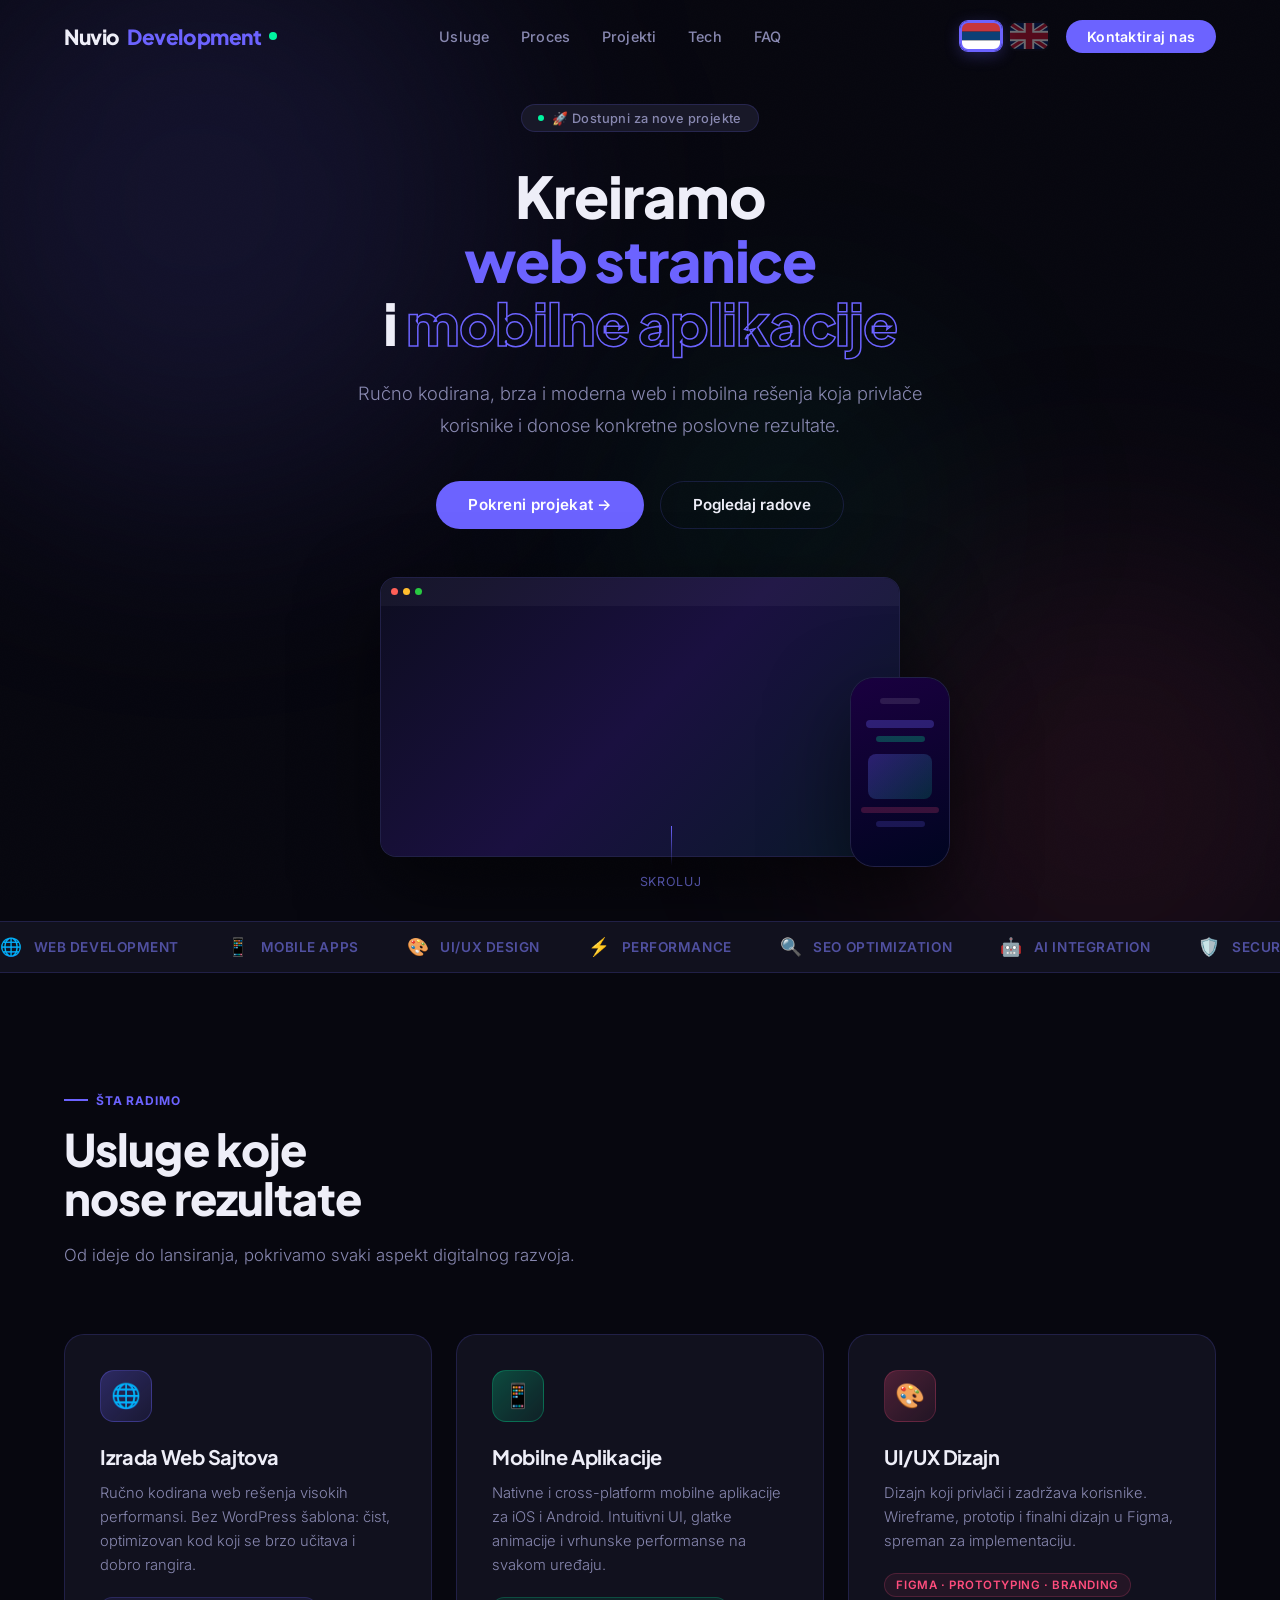
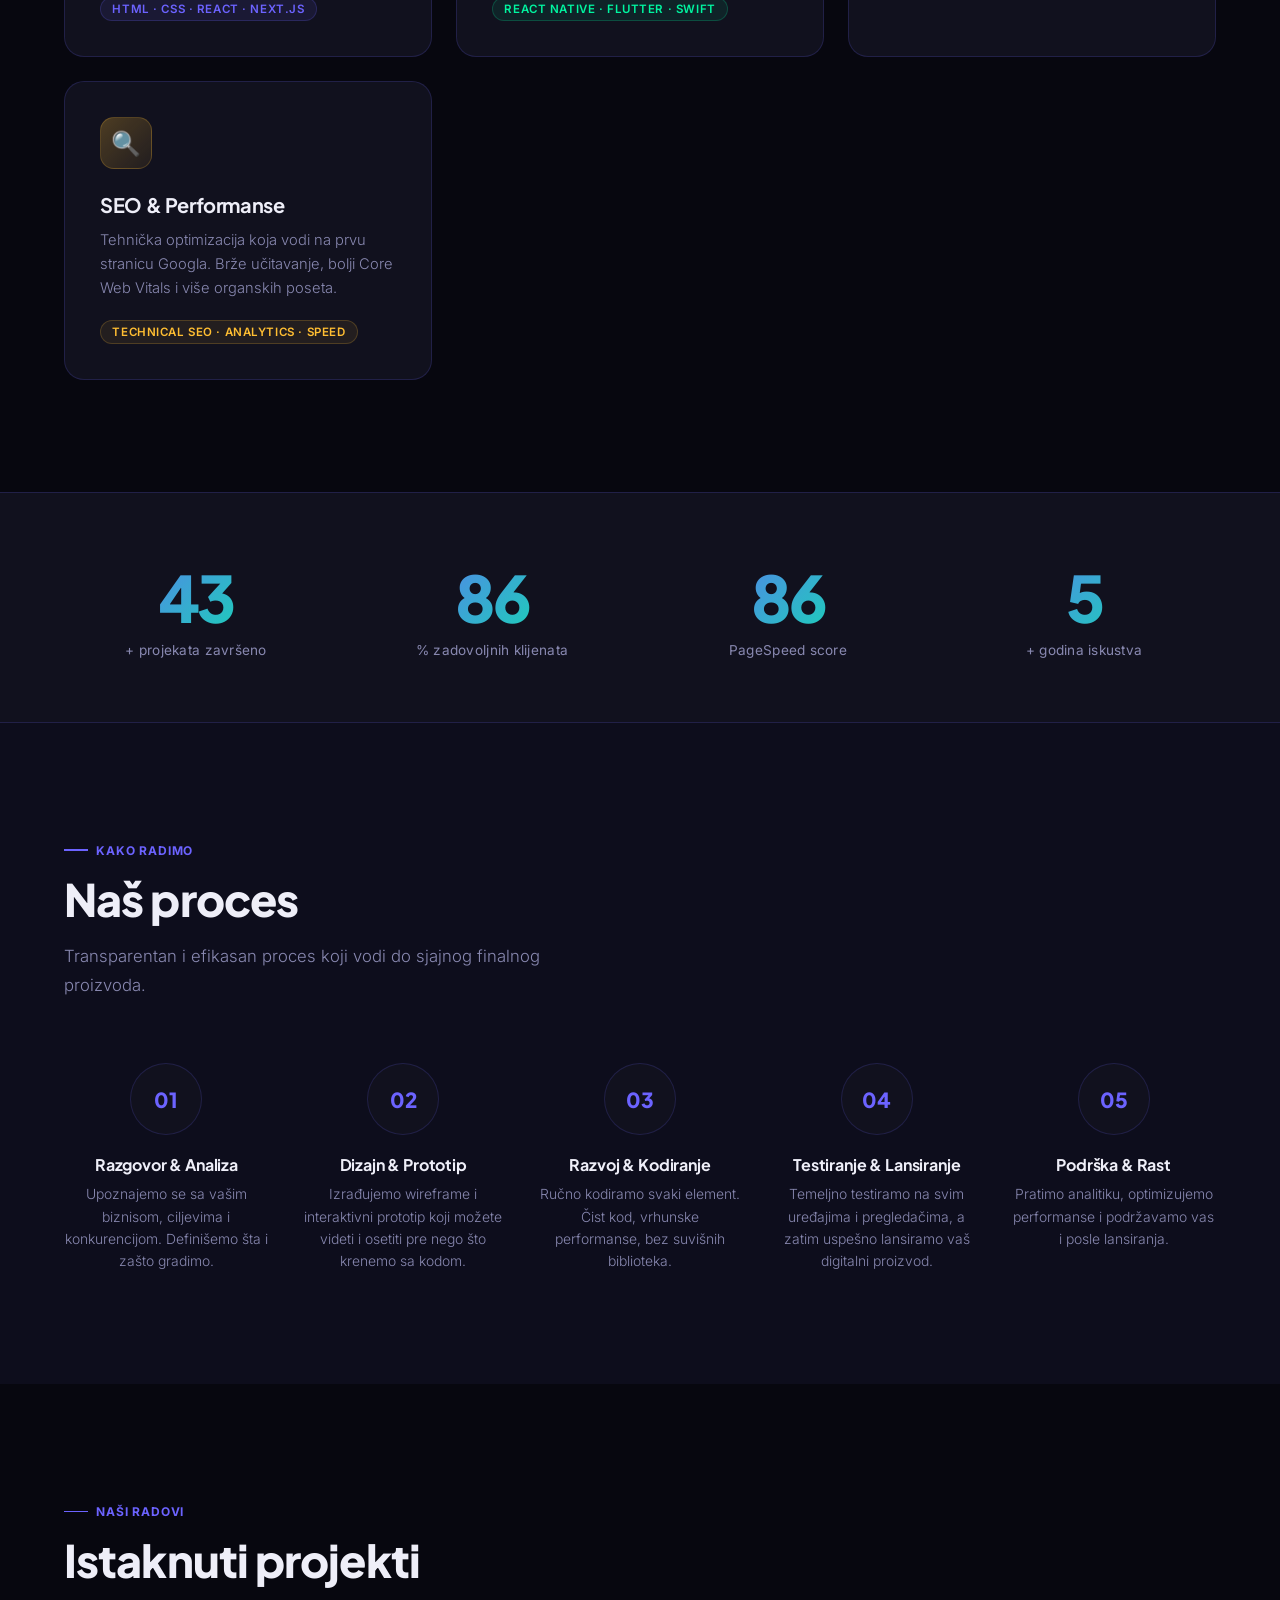
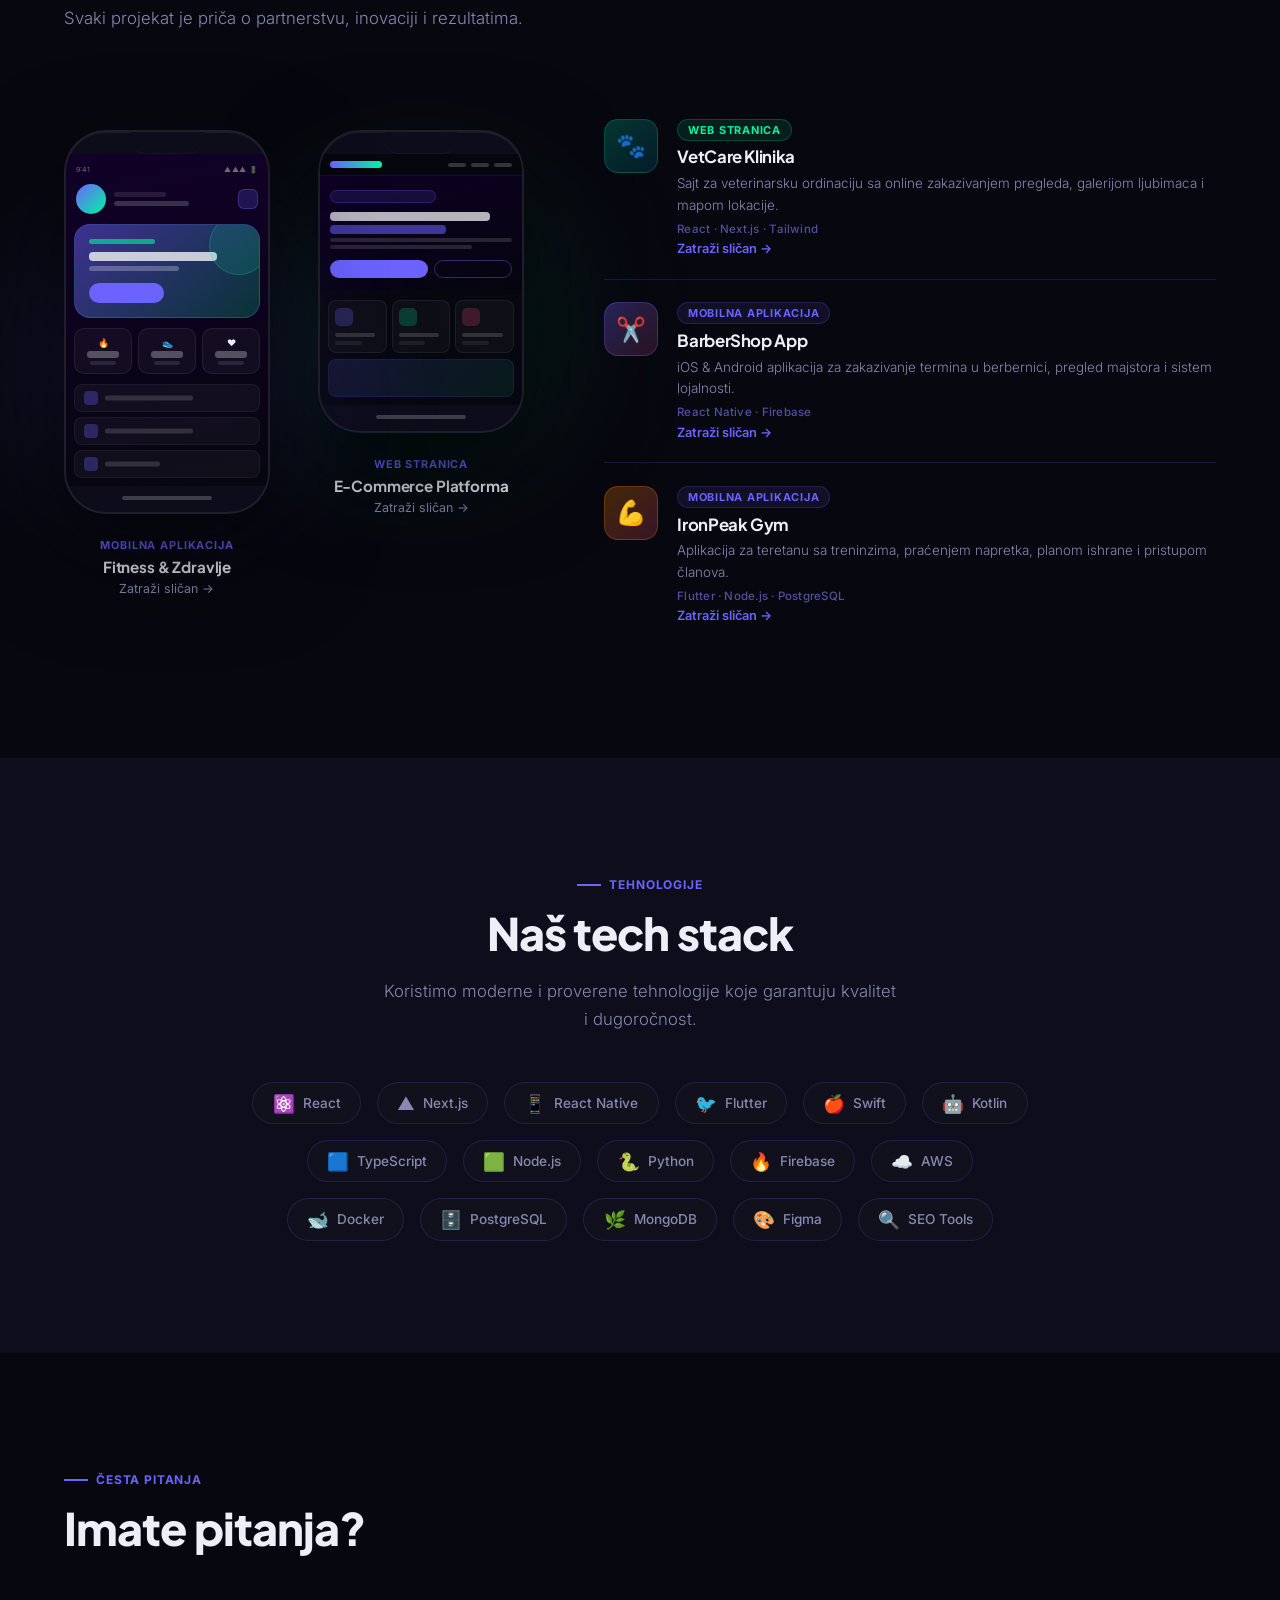
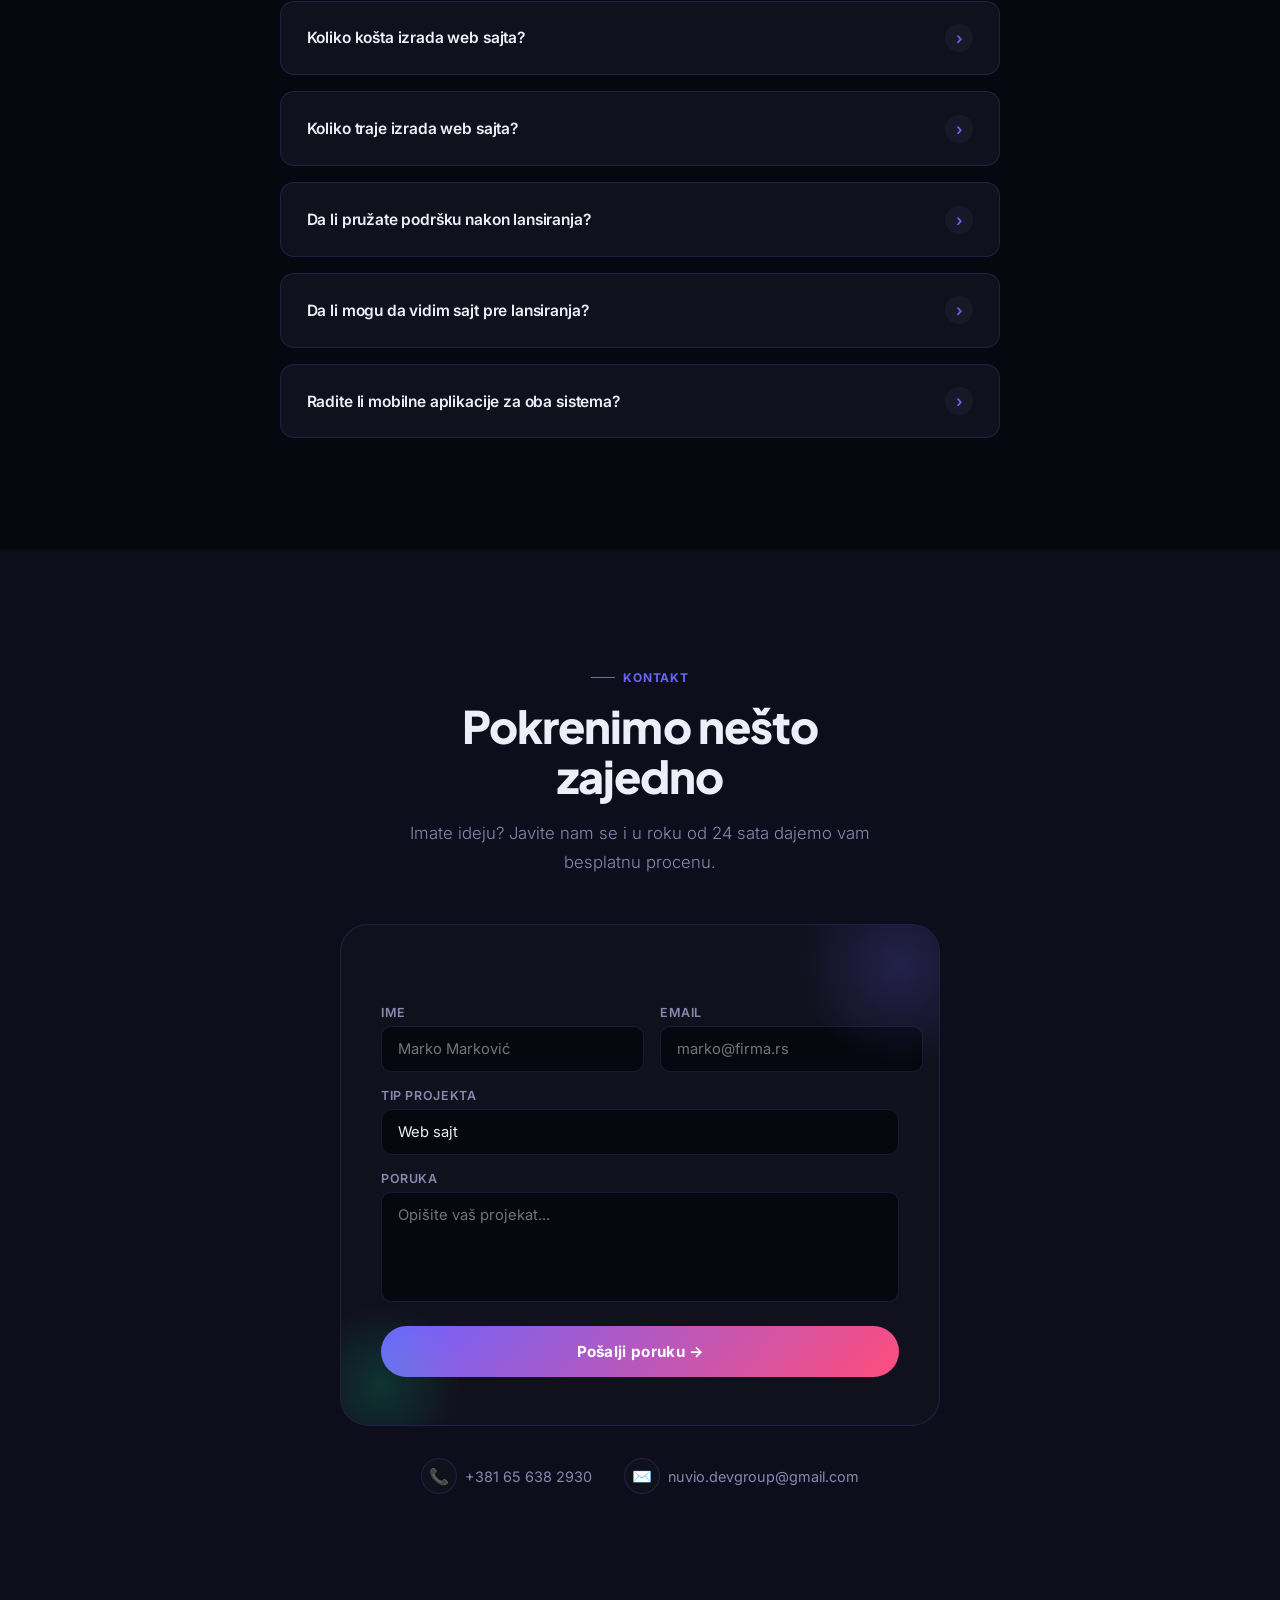
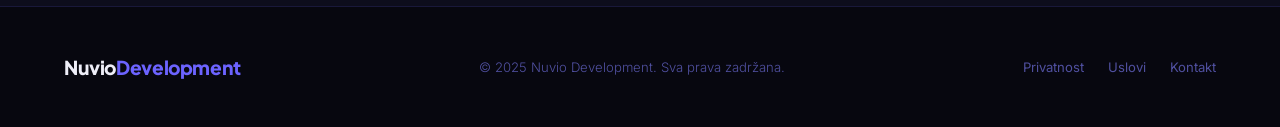
==== index.html @ 63c7b02d "Add files via upload" ====
<!DOCTYPE html>
<html lang="sr" data-lang="sr">
<head>
<meta charset="UTF-8">
<meta name="viewport" content="width=device-width, initial-scale=1.0">
<title>Nuvio Development | Izrada Web Sajtova i Mobilnih Aplikacija</title>

<!-- ═══════════════════════════════════════════
     SEO — replace nuviodev.com with real URL
     ═══════════════════════════════════════════ -->

<!-- Core SEO -->
<meta name="description" content="Nuvio Development: profesionalna izrada web sajtova i mobilnih aplikacija u Srbiji. Ručno kodirani, brzi i moderni sajtovi od 400€. Besplatna procena! ☎ +381 65 638 2930">
<meta name="keywords" content="izrada web sajta, izrada web sajtova, web dizajn Srbija, mobilne aplikacije Srbija, web development Srbija, izrada sajta Beograd, web programiranje Srbija, React Next.js developer Srbija, mobilna aplikacija iOS Android Srbija, izrada sajta cena">
<meta name="author" content="Nuvio Development">
<meta name="robots" content="index, follow, max-snippet:-1, max-image-preview:large, max-video-preview:-1">
<meta name="theme-color" content="#0d0d14">
<meta name="format-detection" content="telephone=yes, address=yes">

<!-- Geo targeting — Serbia -->
<meta name="geo.region" content="RS">
<meta name="geo.country" content="Serbia">
<meta name="geo.placename" content="Srbija">
<meta name="ICBM" content="44.0165, 21.0059">

<!-- Canonical & hreflang -->
<link rel="canonical" href="https://nuviodev.com/">
<link rel="alternate" hreflang="sr" href="https://nuviodev.com/">
<link rel="alternate" hreflang="x-default" href="https://nuviodev.com/">

<!-- Open Graph (Facebook, LinkedIn, Viber previews) -->
<meta property="og:type" content="website">
<meta property="og:url" content="https://nuviodev.com/">
<meta property="og:title" content="Nuvio Development | Izrada Web Sajtova i Aplikacija u Srbiji">
<meta property="og:description" content="Profesionalna izrada web sajtova i mobilnih aplikacija u Srbiji. Ručno kodirani, brzi sajtovi koji se dobro rangiraju. Besplatna procena!">
<meta property="og:image" content="https://nuviodev.com/og-image.jpg">
<meta property="og:image:width" content="1200">
<meta property="og:image:height" content="630">
<meta property="og:image:alt" content="Nuvio Development — Izrada Web Sajtova i Mobilnih Aplikacija">
<meta property="og:locale" content="sr_RS">
<meta property="og:site_name" content="Nuvio Development">

<!-- Twitter / X Card -->
<meta name="twitter:card" content="summary_large_image">
<meta name="twitter:title" content="Nuvio Development | Izrada Web Sajtova i Aplikacija u Srbiji">
<meta name="twitter:description" content="Profesionalna izrada web sajtova i mobilnih aplikacija u Srbiji. Ručno kodirani, brzi sajtovi koji se dobro rangiraju.">
<meta name="twitter:image" content="https://nuviodev.com/og-image.jpg">

<!-- Favicon -->
<link rel="icon" type="image/svg+xml" href="/favicon.svg">
<link rel="apple-touch-icon" href="/apple-touch-icon.png">

<!-- Schema.org Structured Data -->
<script type="application/ld+json">
{
  "@context": "https://schema.org",
  "@graph": [
    {
      "@type": "Organization",
      "@id": "https://nuviodev.com/#organization",
      "name": "Nuvio Development",
      "url": "https://nuviodev.com/",
      "logo": {
        "@type": "ImageObject",
        "url": "https://nuviodev.com/logo.png"
      },
      "description": "Profesionalna izrada web sajtova i mobilnih aplikacija u Srbiji. Ručno kodirani, brzi i moderni sajtovi visokih performansi.",
      "email": "nuvio.devgroup@gmail.com",
      "telephone": "+381656382930",
      "address": {
        "@type": "PostalAddress",
        "addressLocality": "Beograd",
        "addressCountry": "RS",
        "addressRegion": "Srbija"
      },
      "areaServed": {
        "@type": "Country",
        "name": "Serbia"
      },
      "priceRange": "€€",
      "foundingDate": "2020",
      "numberOfEmployees": {
        "@type": "QuantitativeValue",
        "value": "5"
      }
    },
    {
      "@type": "WebSite",
      "@id": "https://nuviodev.com/#website",
      "url": "https://nuviodev.com/",
      "name": "Nuvio Development",
      "inLanguage": "sr-RS",
      "publisher": { "@id": "https://nuviodev.com/#organization" }
    },
    {
      "@type": "ProfessionalService",
      "@id": "https://nuviodev.com/#localbusiness",
      "name": "Nuvio Development",
      "url": "https://nuviodev.com/",
      "image": "https://nuviodev.com/og-image.jpg",
      "telephone": "+381656382930",
      "email": "nuvio.devgroup@gmail.com",
      "priceRange": "€€",
      "description": "Profesionalna izrada web sajtova i mobilnih aplikacija u Srbiji. Ručno kodirani sajtovi koji se brzo učitavaju i dobro rangiraju na Googleu.",
      "address": {
        "@type": "PostalAddress",
        "addressLocality": "Beograd",
        "addressCountry": "RS",
        "addressRegion": "Srbija"
      },
      "areaServed": [
        { "@type": "City", "name": "Beograd" },
        { "@type": "City", "name": "Novi Sad" },
        { "@type": "City", "name": "Niš" },
        { "@type": "Country", "name": "Serbia" }
      ],
      "hasOfferCatalog": {
        "@type": "OfferCatalog",
        "name": "Web i Mobilne Usluge",
        "itemListElement": [
          {
            "@type": "Offer",
            "itemOffered": {
              "@type": "Service",
              "name": "Izrada Web Sajtova",
              "description": "Ručno kodirana web rešenja visokih performansi bez WordPress šablona"
            },
            "priceSpecification": {
              "@type": "PriceSpecification",
              "minPrice": "400",
              "priceCurrency": "EUR"
            }
          },
          {
            "@type": "Offer",
            "itemOffered": {
              "@type": "Service",
              "name": "Mobilne Aplikacije",
              "description": "Nativne i cross-platform mobilne aplikacije za iOS i Android"
            }
          },
          {
            "@type": "Offer",
            "itemOffered": {
              "@type": "Service",
              "name": "UI/UX Dizajn",
              "description": "Profesionalni dizajn u Figma: wireframe, prototip i finalni dizajn"
            }
          },
          {
            "@type": "Offer",
            "itemOffered": {
              "@type": "Service",
              "name": "SEO i Performanse",
              "description": "Tehnička SEO optimizacija za bolji Google ranking i Core Web Vitals"
            }
          }
        ]
      },
      "aggregateRating": {
        "@type": "AggregateRating",
        "ratingValue": "5",
        "reviewCount": "50",
        "bestRating": "5"
      }
    },
    {
      "@type": "FAQPage",
      "mainEntity": [
        {
          "@type": "Question",
          "name": "Koliko košta izrada web sajta?",
          "acceptedAnswer": {
            "@type": "Answer",
            "text": "Cena zavisi od kompleksnosti projekta. Jednostavniji informativni sajtovi kreću od 400€, dok kompleksne web aplikacije mogu biti i 2000€+. Nakon razgovora dajemo besplatnu procenu."
          }
        },
        {
          "@type": "Question",
          "name": "Koliko traje izrada web sajta?",
          "acceptedAnswer": {
            "@type": "Answer",
            "text": "Prosečan sajt se radi 1-2 nedelje. Mobilne aplikacije obično 3-6 nedelja. Kompleksne platforme i više. Uvek definišemo realne rokove na početku projekta."
          }
        },
        {
          "@type": "Question",
          "name": "Da li pružate podršku nakon lansiranja?",
          "acceptedAnswer": {
            "@type": "Answer",
            "text": "Da! Pružamo mesečnu podršku, ažuriranja i monitoring. Možete izabrati paket podrške koji odgovara vašim potrebama i budžetu."
          }
        },
        {
          "@type": "Question",
          "name": "Da li mogu da vidim sajt pre lansiranja?",
          "acceptedAnswer": {
            "@type": "Answer",
            "text": "Naravno! Svaki projekat prolazi kroz faze pregleda. Najpre predstavljamo dizajn, pa prototip, pa razvijenu verziju, sve pre finalnog lansiranja."
          }
        },
        {
          "@type": "Question",
          "name": "Radite li mobilne aplikacije za iOS i Android?",
          "acceptedAnswer": {
            "@type": "Answer",
            "text": "Da! Radimo nativne iOS i Android aplikacije, kao i cross-platform rešenja (React Native, Flutter) kada je to optimalan izbor za vaš projekat."
          }
        }
      ]
    }
  ]
}
</script>

<!-- ═══════════════════════════════════════════ -->

<link rel="preconnect" href="https://fonts.googleapis.com">
<link rel="preconnect" href="https://fonts.gstatic.com" crossorigin>
<link href="https://fonts.googleapis.com/css2?family=Plus+Jakarta+Sans:wght@400;500;600;700;800&family=Inter:wght@300;400;500&display=swap" rel="stylesheet">
<link rel="stylesheet" href="styles.css">
</head>
<body>

<!-- CURSOR -->
<div id="cur"></div>
<div id="cur-ring"></div>

<!-- PROGRESS BAR -->
<div id="progress"></div>

<!-- ORBS -->
<div class="orb orb1"></div>
<div class="orb orb2"></div>
<div class="orb orb3"></div>

<!-- NAV -->
<nav id="nav">
  <a href="#" class="logo">
    Nuvio<span>Development</span><div class="logo-dot"></div>
  </a>
  <div class="nav-links">
    <a href="#services" data-sr="Usluge" data-en="Services">Usluge</a>
    <a href="#process" data-sr="Proces" data-en="Process">Proces</a>
    <a href="#projects" data-sr="Projekti" data-en="Projects">Projekti</a>
    <a href="#tech" data-sr="Tech" data-en="Tech">Tech</a>
    <a href="#faq" data-sr="FAQ" data-en="FAQ">FAQ</a>
  </div>
  <div style="display:flex;align-items:center;gap:1rem">
    <div class="lang-toggle">
      <button class="lang-btn active" id="btn-sr" aria-label="Srpski" title="Srpski"></button>
      <button class="lang-btn" id="btn-en" aria-label="English" title="English"></button>
    </div>
    <a href="#contact" class="nav-cta" data-sr="Kontaktiraj nas" data-en="Contact Us">Kontaktiraj nas</a>
  </div>
  <button class="hamburger" id="ham" aria-label="Menu">
    <span></span><span></span><span></span>
  </button>
</nav>

<!-- MOBILE NAV -->
<div class="mobile-nav" id="mobile-nav">
  <a href="#services" data-sr="Usluge" data-en="Services">Usluge</a>
  <a href="#process" data-sr="Proces" data-en="Process">Proces</a>
  <a href="#projects" data-sr="Projekti" data-en="Projects">Projekti</a>
  <a href="#tech" data-sr="Tech" data-en="Tech">Tech</a>
  <a href="#faq" data-sr="FAQ" data-en="FAQ">FAQ</a>
  <a href="#contact" data-sr="Kontakt" data-en="Contact">Kontakt</a>
</div>

<!-- HERO -->
<section id="hero">
  <div class="hero-badge">
    <div class="hero-badge-dot"></div>
    <span data-sr="🚀 Dostupni za nove projekte" data-en="🚀 Available for new projects">🚀 Dostupni za nove projekte</span>
  </div>
  <h1 class="hero-title">
    <span class="line" data-sr="Kreiramo" data-en="We create">Kreiramo</span>
    <span class="line"><span class="accent-fill" data-sr="web stranice" data-en="websites">web stranice</span></span>
    <span class="line" data-sr="i mobilne aplikacije" data-en="and mobile apps">i <span class="accent-word">mobilne aplikacije</span></span>
  </h1>
  <p class="hero-sub" data-sr="Ručno kodirana, brza i moderna web i mobilna rešenja koja privlače korisnike i donose konkretne poslovne rezultate." data-en="Hand-coded, fast and modern web and mobile solutions that attract users and deliver real business results.">
    Ručno kodirana, brza i moderna web i mobilna rešenja koja privlače korisnike i donose konkretne poslovne rezultate.
  </p>
  <div class="hero-actions">
    <a href="#contact" class="btn-primary" data-sr="Pokreni projekat →" data-en="Start a Project →">Pokreni projekat →</a>
    <a href="#projects" class="btn-secondary" data-sr="Pogledaj radove" data-en="View Our Work">Pogledaj radove</a>
  </div>

  <div class="hero-devices">
    <div class="device device-desktop">
      <div class="device-screen">
        <div class="device-bar">
          <div class="device-dot" style="background:#ff5f57"></div>
          <div class="device-dot" style="background:#ffbd2e"></div>
          <div class="device-dot" style="background:#28ca41"></div>
        </div>
        <div class="code-lines">
          <div class="code-line"><span style="color:#ff6584">const</span> <span style="color:#43e97b">app</span> = <span style="color:#6c63ff">Nuvio</span>();</div>
          <div class="code-line">app.<span style="color:#43e97b">launch</span>(<span style="color:#ff6584">'web'</span>);</div>
          <div class="code-line"><span style="color:#6c63ff">deploy</span>(<span style="color:#43e97b">performance</span>: 100);</div>
          <div class="code-line" style="color:rgba(108,99,255,.5)">// 🚀 Site is live!</div>
          <div class="code-line"><span style="color:#ff6584">mobile</span>.<span style="color:#43e97b">build</span>(<span style="color:#6c63ff">iOS</span>, <span style="color:#6c63ff">Android</span>);</div>
        </div>
      </div>
    </div>
    <div class="device device-phone">
      <div class="device-screen phone-screen">
        <div class="phone-notch"></div>
        <div class="phone-ui-block" style="margin-top:8px"></div>
        <div class="phone-ui-block sm"></div>
        <div class="phone-ui-img"></div>
        <div class="phone-ui-block" style="width:80%;height:6px;background:rgba(255,77,125,.2)"></div>
        <div class="phone-ui-block sm" style="background:rgba(108,99,255,.2)"></div>
      </div>
    </div>
  </div>

  <div class="hero-scroll">
    <div class="scroll-line"></div>
    <span data-sr="Skroluj" data-en="Scroll">Skroluj</span>
  </div>
</section>

<!-- MARQUEE -->
<div class="marquee-wrap">
  <div class="marquee-track" id="marquee-track">
    <div class="marquee-item"><span class="marquee-icon">🌐</span> Web Development</div>
    <div class="marquee-item"><span class="marquee-icon">📱</span> Mobile Apps</div>
    <div class="marquee-item"><span class="marquee-icon">🎨</span> UI/UX Design</div>
    <div class="marquee-item"><span class="marquee-icon">⚡</span> Performance</div>
    <div class="marquee-item"><span class="marquee-icon">🔍</span> SEO Optimization</div>
    <div class="marquee-item"><span class="marquee-icon">🤖</span> AI Integration</div>
    <div class="marquee-item"><span class="marquee-icon">🛡️</span> Security</div>
    <div class="marquee-item"><span class="marquee-icon">☁️</span> Cloud Hosting</div>
    <div class="marquee-item"><span class="marquee-icon">🌐</span> Web Development</div>
    <div class="marquee-item"><span class="marquee-icon">📱</span> Mobile Apps</div>
    <div class="marquee-item"><span class="marquee-icon">🎨</span> UI/UX Design</div>
    <div class="marquee-item"><span class="marquee-icon">⚡</span> Performance</div>
    <div class="marquee-item"><span class="marquee-icon">🔍</span> SEO Optimization</div>
    <div class="marquee-item"><span class="marquee-icon">🤖</span> AI Integration</div>
    <div class="marquee-item"><span class="marquee-icon">🛡️</span> Security</div>
    <div class="marquee-item"><span class="marquee-icon">☁️</span> Cloud Hosting</div>
  </div>
</div>

<!-- SERVICES -->
<section id="services">
  <div class="section-label" data-sr="Šta radimo" data-en="What We Do">Šta radimo</div>
  <h2 class="section-title reveal" data-sr="Usluge koje<br>nose rezultate" data-en="Services that<br>deliver results">Usluge koje<br>nose rezultate</h2>
  <p class="section-desc reveal" data-sr="Od ideje do lansiranja, pokrivamo svaki aspekt digitalnog razvoja." data-en="From idea to launch, we cover every aspect of digital development.">Od ideje do lansiranja, pokrivamo svaki aspekt digitalnog razvoja.</p>
  <div class="services-grid">
    <div class="service-card reveal" onmousemove="cardGlow(event,this)">
      <div class="service-icon web">🌐</div>
      <h3 data-sr="Izrada Web Sajtova" data-en="Website Development">Izrada Web Sajtova</h3>
      <p data-sr="Ručno kodirana web rešenja visokih performansi. Bez WordPress šablona: čist, optimizovan kod koji se brzo učitava i dobro rangira." data-en="Hand-coded high-performance web solutions. No WordPress templates: clean, optimized code that loads fast and ranks well.">Ručno kodirana web rešenja visokih performansi. Bez WordPress šablona: čist, optimizovan kod koji se brzo učitava i dobro rangira.</p>
      <div class="service-tag">HTML · CSS · React · Next.js</div>
    </div>
    <div class="service-card reveal" style="transition-delay:.1s" onmousemove="cardGlow(event,this)">
      <div class="service-icon mobile">📱</div>
      <h3 data-sr="Mobilne Aplikacije" data-en="Mobile Applications">Mobilne Aplikacije</h3>
      <p data-sr="Nativne i cross-platform mobilne aplikacije za iOS i Android. Intuitivni UI, glatke animacije i vrhunske performanse na svakom uređaju." data-en="Native and cross-platform mobile apps for iOS & Android. Intuitive UI, smooth animations and top performance on every device.">Nativne i cross-platform mobilne aplikacije za iOS i Android. Intuitivni UI, glatke animacije i vrhunske performanse na svakom uređaju.</p>
      <div class="service-tag" style="color:var(--accent3);background:rgba(0,245,160,.08);border-color:rgba(0,245,160,.2)">React Native · Flutter · Swift</div>
    </div>
    <div class="service-card reveal" style="transition-delay:.2s" onmousemove="cardGlow(event,this)">
      <div class="service-icon design">🎨</div>
      <h3 data-sr="UI/UX Dizajn" data-en="UI/UX Design">UI/UX Dizajn</h3>
      <p data-sr="Dizajn koji privlači i zadržava korisnike. Wireframe, prototip i finalni dizajn u Figma, spreman za implementaciju." data-en="Design that attracts and retains users. Wireframe, prototype and final design in Figma, ready for implementation.">Dizajn koji privlači i zadržava korisnike. Wireframe, prototip i finalni dizajn u Figma, spreman za implementaciju.</p>
      <div class="service-tag" style="color:var(--accent2);background:rgba(255,77,125,.08);border-color:rgba(255,77,125,.2)">Figma · Prototyping · Branding</div>
    </div>
    <div class="service-card reveal" style="transition-delay:.3s" onmousemove="cardGlow(event,this)">
      <div class="service-icon seo">🔍</div>
      <h3 data-sr="SEO & Performanse" data-en="SEO & Performance">SEO & Performanse</h3>
      <p data-sr="Tehnička optimizacija koja vodi na prvu stranicu Googla. Brže učitavanje, bolji Core Web Vitals i više organskih poseta." data-en="Technical optimization that leads to the first page of Google. Faster loading, better Core Web Vitals and more organic traffic.">Tehnička optimizacija koja vodi na prvu stranicu Googla. Brže učitavanje, bolji Core Web Vitals i više organskih poseta.</p>
      <div class="service-tag" style="color:#ffbe32;background:rgba(255,190,50,.08);border-color:rgba(255,190,50,.2)">Technical SEO · Analytics · Speed</div>
    </div>
  </div>
</section>

<!-- STATS -->
<div class="stats-band">
  <div class="stat reveal">
    <div class="stat-num" data-count="50">0</div>
    <div class="stat-label" data-sr="+ projekata završeno" data-en="+ projects finished">+ projekata završeno</div>
  </div>
  <div class="stat reveal" style="transition-delay:.1s">
    <div class="stat-num" data-count="98">0</div>
    <div class="stat-label" data-sr="% zadovoljnih klijenata" data-en="% happy clients">% zadovoljnih klijenata</div>
  </div>
  <div class="stat reveal" style="transition-delay:.2s">
    <div class="stat-num" data-count="100">0</div>
    <div class="stat-label" data-sr="PageSpeed score" data-en="PageSpeed score">PageSpeed score</div>
  </div>
  <div class="stat reveal" style="transition-delay:.3s">
    <div class="stat-num" data-count="5">0</div>
    <div class="stat-label" data-sr="+ godina iskustva" data-en="+ years experience">+ godina iskustva</div>
  </div>
</div>

<!-- PROCESS -->
<section id="process">
  <div class="section-label" data-sr="Kako radimo" data-en="How We Work">Kako radimo</div>
  <h2 class="section-title reveal" data-sr="Naš proces" data-en="Our Process">Naš proces</h2>
  <p class="section-desc reveal" data-sr="Transparentan i efikasan proces koji vodi do sjajnog finalnog proizvoda." data-en="A transparent and efficient process that leads to a great final product.">Transparentan i efikasan proces koji vodi do sjajnog finalnog proizvoda.</p>
  <div class="process-steps">
    <div class="step reveal">
      <div class="step-num">01</div>
      <h3 data-sr="Razgovor & Analiza" data-en="Discovery & Analysis">Razgovor & Analiza</h3>
      <p data-sr="Upoznajemo se sa vašim biznisom, ciljevima i konkurencijom. Definišemo šta i zašto gradimo." data-en="We get to know your business, goals and competition. We define what and why we're building.">Upoznajemo se sa vašim biznisom, ciljevima i konkurencijom. Definišemo šta i zašto gradimo.</p>
    </div>
    <div class="step reveal" style="transition-delay:.1s">
      <div class="step-num">02</div>
      <h3 data-sr="Dizajn & Prototip" data-en="Design & Prototype">Dizajn & Prototip</h3>
      <p data-sr="Izrađujemo wireframe i interaktivni prototip koji možete videti i osetiti pre nego što krenemo sa kodom." data-en="We create wireframes and an interactive prototype you can see and feel before we start coding.">Izrađujemo wireframe i interaktivni prototip koji možete videti i osetiti pre nego što krenemo sa kodom.</p>
    </div>
    <div class="step reveal" style="transition-delay:.2s">
      <div class="step-num">03</div>
      <h3 data-sr="Razvoj & Kodiranje" data-en="Development & Coding">Razvoj & Kodiranje</h3>
      <p data-sr="Ručno kodiramo svaki element. Čist kod, vrhunske performanse, bez suvišnih biblioteka." data-en="We hand-code every element. Clean code, top performance, no unnecessary libraries.">Ručno kodiramo svaki element. Čist kod, vrhunske performanse, bez suvišnih biblioteka.</p>
    </div>
    <div class="step reveal" style="transition-delay:.3s">
      <div class="step-num">04</div>
      <h3 data-sr="Testiranje & Lansiranje" data-en="Testing & Launch">Testiranje & Lansiranje</h3>
      <p data-sr="Temeljno testiramo na svim uređajima i pregledačima, a zatim uspešno lansiramo vaš digitalni proizvod." data-en="We thoroughly test on all devices and browsers, then successfully launch your digital product.">Temeljno testiramo na svim uređajima i pregledačima, a zatim uspešno lansiramo vaš digitalni proizvod.</p>
    </div>
    <div class="step reveal" style="transition-delay:.4s">
      <div class="step-num">05</div>
      <h3 data-sr="Podrška & Rast" data-en="Support & Growth">Podrška & Rast</h3>
      <p data-sr="Pratimo analitiku, optimizujemo performanse i podržavamo vas i posle lansiranja." data-en="We monitor analytics, optimize performance and support you even after launch.">Pratimo analitiku, optimizujemo performanse i podržavamo vas i posle lansiranja.</p>
    </div>
  </div>
</section>

<!-- PROJECTS -->
<section id="projects">
  <div class="section-label" data-sr="Naši radovi" data-en="Our Work">Naši radovi</div>
  <h2 class="section-title reveal" data-sr="Istaknuti projekti" data-en="Featured Projects">Istaknuti projekti</h2>
  <p class="section-desc reveal" data-sr="Svaki projekat je priča o partnerstvu, inovaciji i rezultatima." data-en="Every project is a story of partnership, innovation and results.">Svaki projekat je priča o partnerstvu, inovaciji i rezultatima.</p>
  <div class="projects-layout">
  <div class="phones-showcase reveal">

    <!-- Phone 1: Mobile App -->
    <div class="showcase-phone phone-one">
      <div class="sphone-glow sphone-glow-purple"></div>
      <div class="sphone-frame">
        <div class="sphone-notch"></div>
        <div class="sphone-screen app-screen">
          <div class="app-statusbar"><span>9:41</span><span class="app-status-icons">▲▲▲ 🔋</span></div>
          <div class="app-toprow">
            <div class="app-avatar"></div>
            <div class="app-toprow-text">
              <div class="app-line app-line-sm"></div>
              <div class="app-line app-line-md"></div>
            </div>
            <div class="app-bell"></div>
          </div>
          <div class="app-hero-card">
            <div class="app-hc-tag"></div>
            <div class="app-hc-title"></div>
            <div class="app-hc-sub"></div>
            <div class="app-hc-btn"></div>
            <div class="app-hc-circle"></div>
          </div>
          <div class="app-stats">
            <div class="app-stat"><span class="app-stat-icon">🔥</span><div class="app-stat-v"></div><div class="app-stat-l"></div></div>
            <div class="app-stat"><span class="app-stat-icon">👟</span><div class="app-stat-v"></div><div class="app-stat-l"></div></div>
            <div class="app-stat"><span class="app-stat-icon">❤️</span><div class="app-stat-v"></div><div class="app-stat-l"></div></div>
          </div>
          <div class="app-rows">
            <div class="app-row"></div>
            <div class="app-row"></div>
            <div class="app-row app-row-short"></div>
          </div>
        </div>
        <div class="sphone-home-bar"></div>
      </div>
      <div class="sphone-label">
        <span class="sphone-label-type" data-sr="Mobilna Aplikacija" data-en="Mobile App">Mobilna Aplikacija</span>
        <span class="sphone-label-name" data-sr="Fitness & Zdravlje" data-en="Fitness & Health">Fitness & Zdravlje</span>
        <a href="#contact" class="sphone-label-link" data-sr="Zatraži sličan →" data-en="Request similar →">Zatraži sličan →</a>
      </div>
    </div>

    <!-- Phone 2: Website -->
    <div class="showcase-phone phone-two">
      <div class="sphone-glow sphone-glow-green"></div>
      <div class="sphone-frame">
        <div class="sphone-notch"></div>
        <div class="sphone-screen web-screen">
          <div class="web-nav-bar">
            <div class="web-logo-pill"></div>
            <div class="web-nav-links"><span></span><span></span><span></span></div>
          </div>
          <div class="web-hero-area">
            <div class="web-badge"></div>
            <div class="web-h1 web-h1-a"></div>
            <div class="web-h1 web-h1-b"></div>
            <div class="web-p web-p-a"></div>
            <div class="web-p web-p-b"></div>
            <div class="web-btns">
              <div class="web-btn-primary"></div>
              <div class="web-btn-ghost"></div>
            </div>
          </div>
          <div class="web-cards-row">
            <div class="web-card"><div class="web-card-icon"></div><div class="web-card-line"></div><div class="web-card-line web-card-line-sm"></div></div>
            <div class="web-card"><div class="web-card-icon wci-green"></div><div class="web-card-line"></div><div class="web-card-line web-card-line-sm"></div></div>
            <div class="web-card"><div class="web-card-icon wci-pink"></div><div class="web-card-line"></div><div class="web-card-line web-card-line-sm"></div></div>
          </div>
          <div class="web-img-block"></div>
        </div>
        <div class="sphone-home-bar"></div>
      </div>
      <div class="sphone-label">
        <span class="sphone-label-type" data-sr="Web Stranica" data-en="Website">Web Stranica</span>
        <span class="sphone-label-name" data-sr="E-Commerce Platforma" data-en="E-Commerce Platform">E-Commerce Platforma</span>
        <a href="#contact" class="sphone-label-link" data-sr="Zatraži sličan →" data-en="Request similar →">Zatraži sličan →</a>
      </div>
    </div>

  </div><!-- /phones-showcase -->

  <!-- PROJECT LIST -->
  <div class="plist reveal">

    <div class="plist-item">
      <div class="plist-visual pv-vet">🐾</div>
      <div class="plist-info">
        <span class="plist-tag plist-tag-web" data-sr="Web Stranica" data-en="Website">Web Stranica</span>
        <h3 class="plist-name">VetCare Klinika</h3>
        <p class="plist-desc" data-sr="Sajt za veterinarsku ordinaciju sa online zakazivanjem pregleda, galerijom ljubimaca i mapom lokacije." data-en="Vet clinic website with online appointment booking, pet gallery and location map.">Sajt za veterinarsku ordinaciju sa online zakazivanjem pregleda, galerijom ljubimaca i mapom lokacije.</p>
        <div class="plist-stack">React · Next.js · Tailwind</div>
        <a href="#contact" class="plist-cta" data-sr="Zatraži sličan →" data-en="Request similar →">Zatraži sličan →</a>
      </div>
    </div>

    <div class="plist-divider"></div>

    <div class="plist-item">
      <div class="plist-visual pv-barber">✂️</div>
      <div class="plist-info">
        <span class="plist-tag plist-tag-app" data-sr="Mobilna Aplikacija" data-en="Mobile App">Mobilna Aplikacija</span>
        <h3 class="plist-name">BarberShop App</h3>
        <p class="plist-desc" data-sr="iOS & Android aplikacija za zakazivanje termina u berbernici, pregled majstora i sistem lojalnosti." data-en="iOS & Android barber booking app with stylist profiles, time slots and loyalty rewards.">iOS & Android aplikacija za zakazivanje termina u berbernici, pregled majstora i sistem lojalnosti.</p>
        <div class="plist-stack">React Native · Firebase</div>
        <a href="#contact" class="plist-cta" data-sr="Zatraži sličan →" data-en="Request similar →">Zatraži sličan →</a>
      </div>
    </div>

    <div class="plist-divider"></div>

    <div class="plist-item">
      <div class="plist-visual pv-gym">💪</div>
      <div class="plist-info">
        <span class="plist-tag plist-tag-app" data-sr="Mobilna Aplikacija" data-en="Mobile App">Mobilna Aplikacija</span>
        <h3 class="plist-name">IronPeak Gym</h3>
        <p class="plist-desc" data-sr="Aplikacija za teretanu sa treninzima, praćenjem napretka, planom ishrane i pristupom članova." data-en="Gym app with workout plans, progress tracking, nutrition guide and member access control.">Aplikacija za teretanu sa treninzima, praćenjem napretka, planom ishrane i pristupom članova.</p>
        <div class="plist-stack">Flutter · Node.js · PostgreSQL</div>
        <a href="#contact" class="plist-cta" data-sr="Zatraži sličan →" data-en="Request similar →">Zatraži sličan →</a>
      </div>
    </div>

  </div><!-- /plist -->

  </div><!-- /projects-layout -->
</section>

<!-- TECH STACK -->
<section id="tech">
  <div class="section-label" data-sr="Tehnologije" data-en="Technologies">Tehnologije</div>
  <h2 class="section-title reveal" data-sr="Naš tech stack" data-en="Our tech stack">Naš tech stack</h2>
  <p class="section-desc reveal" style="margin:0 auto" data-sr="Koristimo moderne i proverene tehnologije koje garantuju kvalitet i dugoročnost." data-en="We use modern and proven technologies that guarantee quality and longevity.">Koristimo moderne i proverene tehnologije koje garantuju kvalitet i dugoročnost.</p>
  <div class="tech-grid reveal">
    <div class="tech-pill"><span>⚛️</span> React</div>
    <div class="tech-pill"><span>▲</span> Next.js</div>
    <div class="tech-pill"><span>📱</span> React Native</div>
    <div class="tech-pill"><span>🐦</span> Flutter</div>
    <div class="tech-pill"><span>🍎</span> Swift</div>
    <div class="tech-pill"><span>🤖</span> Kotlin</div>
    <div class="tech-pill"><span>🟦</span> TypeScript</div>
    <div class="tech-pill"><span>🟩</span> Node.js</div>
    <div class="tech-pill"><span>🐍</span> Python</div>
    <div class="tech-pill"><span>🔥</span> Firebase</div>
    <div class="tech-pill"><span>☁️</span> AWS</div>
    <div class="tech-pill"><span>🐋</span> Docker</div>
    <div class="tech-pill"><span>🗄️</span> PostgreSQL</div>
    <div class="tech-pill"><span>🌿</span> MongoDB</div>
    <div class="tech-pill"><span>🎨</span> Figma</div>
    <div class="tech-pill"><span>🔍</span> SEO Tools</div>
  </div>
</section>

<!-- FAQ -->
<section id="faq">
  <div class="section-label" data-sr="Česta pitanja" data-en="FAQ">Česta pitanja</div>
  <h2 class="section-title reveal" data-sr="Imate pitanja?" data-en="Have questions?">Imate pitanja?</h2>
  <div class="faq-list">
    <div class="faq-item reveal">
      <div class="faq-q">
        <span data-sr="Koliko košta izrada web sajta?" data-en="How much does a website cost?">Koliko košta izrada web sajta?</span>
        <div class="faq-arrow">›</div>
      </div>
      <div class="faq-a" data-sr="Cena zavisi od kompleksnosti projekta. Jednostavniji informativni sajtovi kreću od 400€, dok kompleksne web aplikacije mogu biti i 2000€+. Nakon razgovora dajemo besplatnu procenu." data-en="The price depends on the complexity of the project. Simpler informational sites start from €400, while complex web apps can be €2000+. After a conversation we provide a free estimate.">Cena zavisi od kompleksnosti projekta. Jednostavniji informativni sajtovi kreću od 400€, dok kompleksne web aplikacije mogu biti i 2000€+. Nakon razgovora dajemo besplatnu procenu.</div>
    </div>
    <div class="faq-item reveal">
      <div class="faq-q">
        <span data-sr="Koliko traje izrada web sajta?" data-en="How long does website development take?">Koliko traje izrada web sajta?</span>
        <div class="faq-arrow">›</div>
      </div>
      <div class="faq-a" data-sr="Prosečan sajt se radi 1-2 nedelje. Mobilne aplikacije obično 3-6 nedelja. Kompleksne platforme i više. Uvek definišemo realne rokove na početku projekta." data-en="An average website takes 1-2 weeks. Mobile apps usually 3-6 weeks. Complex platforms longer. We always define realistic deadlines at the start of the project.">Prosečan sajt se radi 1-2 nedelje. Mobilne aplikacije obično 3-6 nedelja. Kompleksne platforme i više. Uvek definišemo realne rokove na početku projekta.</div>
    </div>
    <div class="faq-item reveal">
      <div class="faq-q">
        <span data-sr="Da li pružate podršku nakon lansiranja?" data-en="Do you provide support after launch?">Da li pružate podršku nakon lansiranja?</span>
        <div class="faq-arrow">›</div>
      </div>
      <div class="faq-a" data-sr="Da! Pružamo mesečnu podršku, ažuriranja i monitoring. Možete izabrati paket podrške koji odgovara vašim potrebama i budžetu." data-en="Yes! We provide monthly support, updates and monitoring. You can choose a support package that suits your needs and budget.">Da! Pružamo mesečnu podršku, ažuriranja i monitoring. Možete izabrati paket podrške koji odgovara vašim potrebama i budžetu.</div>
    </div>
    <div class="faq-item reveal">
      <div class="faq-q">
        <span data-sr="Da li mogu da vidim sajt pre lansiranja?" data-en="Can I see the site before launch?">Da li mogu da vidim sajt pre lansiranja?</span>
        <div class="faq-arrow">›</div>
      </div>
      <div class="faq-a" data-sr="Naravno! Svaki projekat prolazi kroz faze pregleda. Najpre predstavljamo dizajn, pa prototip, pa razvijenu verziju, sve pre finalnog lansiranja." data-en="Of course! Every project goes through review phases. We first present the design, then the prototype, then the developed version, all before the final launch.">Naravno! Svaki projekat prolazi kroz faze pregleda. Najpre predstavljamo dizajn, pa prototip, pa razvijenu verziju, sve pre finalnog lansiranja.</div>
    </div>
    <div class="faq-item reveal">
      <div class="faq-q">
        <span data-sr="Radite li mobilne aplikacije za oba sistema?" data-en="Do you build apps for both platforms?">Radite li mobilne aplikacije za oba sistema?</span>
        <div class="faq-arrow">›</div>
      </div>
      <div class="faq-a" data-sr="Da! Radimo nativne iOS i Android aplikacije, kao i cross-platform rešenja (React Native, Flutter) kada je to optimalan izbor za vaš projekat." data-en="Yes! We build native iOS and Android apps, as well as cross-platform solutions (React Native, Flutter) when that's the optimal choice for your project.">Da! Radimo nativne iOS i Android aplikacije, kao i cross-platform rešenja (React Native, Flutter) kada je to optimalan izbor za vaš projekat.</div>
    </div>
  </div>
</section>

<!-- CONTACT -->
<section id="contact">
  <div class="contact-inner">
    <div class="section-label" data-sr="Kontakt" data-en="Contact">Kontakt</div>
    <h2 class="section-title reveal" data-sr="Pokrenimo nešto<br>zajedno" data-en="Let's build something<br>together">Pokrenimo nešto<br>zajedno</h2>
    <p class="section-desc reveal" style="margin:0 auto" data-sr="Imate ideju? Javite nam se i u roku od 24 sata dajemo vam besplatnu procenu." data-en="Have an idea? Contact us and within 24 hours we'll give you a free estimate.">Imate ideju? Javite nam se i u roku od 24 sata dajemo vam besplatnu procenu.</p>
    <div class="contact-card reveal">
      <form class="contact-form" onsubmit="handleSubmit(event)">
        <input type="hidden" name="access_key" value="1f98ac3e-6f6f-40bd-9c88-6c8170db8228">
        <input type="hidden" name="subject" value="Nova poruka sa Nuvio Development sajta">
        <input type="hidden" name="from_name" value="Nuvio Development Website">
        <div class="form-row">
          <div class="form-field">
            <label data-sr="Ime" data-en="Name">Ime</label>
            <input type="text" name="name" placeholder="Marko Marković" required>
          </div>
          <div class="form-field">
            <label data-sr="Email" data-en="Email">Email</label>
            <input type="email" name="email" placeholder="marko@firma.rs" required>
          </div>
        </div>
        <div class="form-field">
          <label data-sr="Tip projekta" data-en="Project type">Tip projekta</label>
          <select name="project_type">
            <option data-sr="Web sajt" data-en="Website">Web sajt</option>
            <option data-sr="Mobilna aplikacija" data-en="Mobile application">Mobilna aplikacija</option>
            <option data-sr="Web sajt + Mobilna aplikacija" data-en="Website + Mobile application">Web sajt + Mobilna aplikacija</option>
            <option data-sr="Dizajn" data-en="Design">Dizajn</option>
            <option data-sr="Nešto drugo" data-en="Something else">Nešto drugo</option>
          </select>
        </div>
        <div class="form-field">
          <label data-sr="Poruka" data-en="Message">Poruka</label>
          <textarea name="message" placeholder="Opišite vaš projekat..." data-en-placeholder="Describe your project..."></textarea>
        </div>
        <button type="submit" class="submit-btn">
          <span data-sr="Pošalji poruku →" data-en="Send Message →">Pošalji poruku →</span>
        </button>
      </form>
    </div>
    <div class="contact-links">
      <a href="tel:+381656382930" class="contact-link">
        <div class="contact-link-icon">📞</div>
        <span>+381 65 638 2930</span>
      </a>
      <a href="mailto:nuvio.devgroup@gmail.com" class="contact-link">
        <div class="contact-link-icon">✉️</div>
        <span>nuvio.devgroup@gmail.com</span>
      </a>
    </div>
  </div>
</section>

<!-- FOOTER -->
<footer>
  <div class="footer-inner">
    <div class="footer-logo">Nuvio<span>Development</span></div>
    <div class="footer-copy" data-sr="© 2025 Nuvio Development. Sva prava zadržana." data-en="© 2025 Nuvio Development. All rights reserved.">© 2025 Nuvio Development. Sva prava zadržana.</div>
    <div class="footer-links">
      <a href="#" data-sr="Privatnost" data-en="Privacy">Privatnost</a>
      <a href="#" data-sr="Uslovi" data-en="Terms">Uslovi</a>
      <a href="#contact" data-sr="Kontakt" data-en="Contact">Kontakt</a>
    </div>
  </div>
</footer>

<script src="script.js"></script>
</body>
</html>
---- styles.css ----
:root {
  --bg: #07070f;
  --bg2: #0d0d1c;
  --surface: #11111e;
  --surface2: #181828;
  --accent: #6c63ff;
  --accent2: #ff4d7d;
  --accent3: #00f5a0;
  --text: #eeeef8;
  --text2: #8888b0;
  --text3: #5050a0;
  --border: rgba(108,99,255,0.18);
  --glow: rgba(108,99,255,0.3);
  --font-display: 'Plus Jakarta Sans', sans-serif;
  --font-body: 'Inter', sans-serif;
  --nav-h: 72px;
}
*,*::before,*::after{box-sizing:border-box;margin:0;padding:0;cursor:inherit}
html{scroll-behavior:smooth;cursor:url("data:image/svg+xml,%3Csvg xmlns='http://www.w3.org/2000/svg' width='28' height='28' viewBox='0 0 28 28'%3E%3Cpath d='M4 1L4 23L8.5 18L12 26L15.5 24.5L12 16.5L19 16.5Z' fill='%236c63ff' stroke='white' stroke-width='1.8' stroke-linejoin='round'/%3E%3C/svg%3E") 4 1, default}
body{background:var(--bg);color:var(--text);font-family:var(--font-body);overflow-x:hidden;word-break:normal;overflow-wrap:break-word}
a{color:inherit;text-decoration:none}
img{max-width:100%;display:block}
button{font-family:inherit;border:none;background:none}

/* ─── CURSOR ─── */
#cur,#cur-ring{display:none}
a,a *,button,.faq-q,.lang-btn,.tech-pill,.project-link,.submit-btn,.nav-cta,.hamburger{cursor:url("data:image/svg+xml,%3Csvg xmlns='http://www.w3.org/2000/svg' width='28' height='28' viewBox='0 0 28 28'%3E%3Cpath d='M4 1L4 23L8.5 18L12 26L15.5 24.5L12 16.5L19 16.5Z' fill='%236c63ff' stroke='white' stroke-width='1.8' stroke-linejoin='round'/%3E%3C/svg%3E") 4 1, pointer}
input,textarea,select{cursor:inherit}

/* ─── NOISE ─── */
body::after{content:'';position:fixed;inset:0;background-image:url("data:image/svg+xml,%3Csvg xmlns='http://www.w3.org/2000/svg' width='300' height='300'%3E%3Cfilter id='n'%3E%3CfeTurbulence type='fractalNoise' baseFrequency='.85' numOctaves='4' stitchTiles='stitch'/%3E%3C/filter%3E%3Crect width='300' height='300' filter='url(%23n)' opacity='.045'/%3E%3C/svg%3E");pointer-events:none;z-index:2;opacity:.35}

/* ─── GRADIENT ORBS ─── */
.orb{position:fixed;border-radius:50%;filter:blur(120px);pointer-events:none;z-index:0;animation:orb-float 8s ease-in-out infinite alternate}
.orb1{width:600px;height:600px;background:rgba(108,99,255,.12);top:-100px;left:-100px}
.orb2{width:500px;height:500px;background:rgba(255,77,125,.09);bottom:-150px;right:-80px;animation-delay:-4s}
.orb3{width:300px;height:300px;background:rgba(0,245,160,.07);top:40%;left:50%;animation-delay:-2s}
@keyframes orb-float{from{transform:translate(0,0) scale(1)}to{transform:translate(30px,-40px) scale(1.06)}}

/* ─── NAV ─── */
nav{position:fixed;top:0;left:0;right:0;height:var(--nav-h);z-index:200;display:flex;align-items:center;justify-content:space-between;padding:0 5vw;transition:background .4s,backdrop-filter .4s}
nav.scrolled{background:rgba(7,7,15,.85);backdrop-filter:blur(18px);border-bottom:1px solid var(--border)}
.logo{font-family:var(--font-display);font-weight:800;font-size:1.3rem;letter-spacing:-.02em;display:flex;align-items:center;gap:.45rem}
.logo span{color:var(--accent)}
.logo-dot{width:8px;height:8px;background:var(--accent3);border-radius:50%;display:inline-block;animation:pulse-dot 2s ease-in-out infinite}
@keyframes pulse-dot{0%,100%{transform:scale(1);opacity:1}50%{transform:scale(1.5);opacity:.6}}
.nav-links{display:flex;gap:2rem;align-items:center}
.nav-links a{font-size:.9rem;font-weight:500;color:var(--text2);transition:color .2s;letter-spacing:.01em}
.nav-links a:hover{color:var(--text)}
.lang-toggle{display:flex;gap:.4rem;margin-left:1rem;background:none;border:none;padding:0}
.lang-btn{width:42px;height:30px;border-radius:8px;background-size:cover;background-position:center;border:2px solid var(--surface);transition:all .2s;opacity:.4;padding:0;overflow:hidden}
#btn-sr{background-image:url("data:image/svg+xml,%3Csvg xmlns='http://www.w3.org/2000/svg' viewBox='0 0 30 20'%3E%3Crect width='30' height='6.67' fill='%23C6363C'/%3E%3Crect y='6.67' width='30' height='6.67' fill='%230C4076'/%3E%3Crect y='13.33' width='30' height='6.67' fill='%23FFFFFF'/%3E%3C/svg%3E")}
#btn-en{background-image:url("data:image/svg+xml,%3Csvg xmlns='http://www.w3.org/2000/svg' viewBox='0 0 60 40'%3E%3Crect width='60' height='40' fill='%23012169'/%3E%3Cpath d='M0 0L60 40M60 0L0 40' stroke='white' stroke-width='9'/%3E%3Cpath d='M0 0L60 40M60 0L0 40' stroke='%23C8102E' stroke-width='5'/%3E%3Crect x='22' width='16' height='40' fill='white'/%3E%3Crect y='12' width='60' height='16' fill='white'/%3E%3Crect x='25' width='10' height='40' fill='%23C8102E'/%3E%3Crect y='15' width='60' height='10' fill='%23C8102E'/%3E%3C/svg%3E")}
.lang-btn.active{border-color:var(--accent);opacity:1;box-shadow:0 0 0 1px var(--accent),0 4px 16px rgba(108,99,255,.3)}
.lang-btn:hover:not(.active){opacity:.7}
.nav-cta{background:var(--accent);color:#fff;padding:.5rem 1.3rem;border-radius:24px;font-size:.88rem;font-weight:600;transition:all .25s;letter-spacing:.02em}
.nav-cta:hover{background:var(--accent2);transform:translateY(-1px);box-shadow:0 8px 30px rgba(255,77,125,.3)}
.hamburger{display:none;flex-direction:column;gap:5px;padding:.5rem}
.hamburger span{width:24px;height:2px;background:var(--text);border-radius:2px;transition:all .3s}
.mobile-nav{display:none;position:fixed;inset:0;background:rgba(7,7,15,.98);backdrop-filter:blur(20px);z-index:190;flex-direction:column;align-items:center;justify-content:center;gap:2rem}
.mobile-nav.open{display:flex}
.mobile-nav a{font-family:var(--font-display);font-size:2rem;font-weight:700;color:var(--text2);transition:color .2s}
.mobile-nav a:hover{color:var(--accent)}

/* ─── HERO ─── */
#hero{min-height:100vh;display:flex;flex-direction:column;align-items:center;justify-content:center;text-align:center;padding:calc(var(--nav-h) + 2rem) 5vw 4rem;position:relative;z-index:10}
.hero-badge{display:inline-flex;align-items:center;gap:.5rem;background:var(--surface2);border:1px solid var(--border);border-radius:20px;padding:.35rem 1rem;font-size:.8rem;color:var(--text2);font-weight:500;margin-bottom:2rem;animation:fade-up .8s ease both;letter-spacing:.03em}
.hero-badge-dot{width:6px;height:6px;background:var(--accent3);border-radius:50%;animation:pulse-dot 1.5s ease-in-out infinite}
h1.hero-title{font-family:var(--font-display);font-weight:800;font-size:clamp(2rem,4.5vw,4.2rem);line-height:1.1;letter-spacing:-.02em;margin-bottom:1.5rem;animation:fade-up .8s ease .15s both}
.hero-title .line{display:block}
.hero-title .accent-word{color:transparent;-webkit-text-stroke:1.5px var(--accent);position:relative}
.hero-title .accent-fill{color:var(--accent)}
.hero-title .accent-pink{color:var(--accent2)}
.hero-sub{font-size:clamp(.95rem,2vw,1.15rem);color:var(--text2);max-width:580px;line-height:1.7;margin-bottom:2.5rem;animation:fade-up .8s ease .3s both;font-weight:300;word-break:normal;overflow-wrap:break-word}
.hero-actions{display:flex;gap:1rem;flex-wrap:wrap;justify-content:center;animation:fade-up .8s ease .45s both}
.btn-primary{background:var(--accent);color:#fff;padding:.85rem 2rem;border-radius:32px;font-weight:600;font-size:.95rem;transition:all .3s;letter-spacing:.02em;display:inline-flex;align-items:center;gap:.5rem}
.btn-primary:hover{background:var(--accent2);transform:translateY(-2px);box-shadow:0 12px 40px rgba(255,77,125,.35)}
.btn-secondary{background:transparent;color:var(--text);padding:.85rem 2rem;border-radius:32px;font-weight:600;font-size:.95rem;border:1px solid var(--border);transition:all .3s;display:inline-flex;align-items:center;gap:.5rem}
.btn-secondary:hover{border-color:var(--accent);color:var(--accent);transform:translateY(-2px)}
.hero-scroll{position:absolute;bottom:2rem;left:50%;transform:translateX(-50%);display:flex;flex-direction:column;align-items:center;gap:.5rem;color:var(--text3);font-size:.78rem;letter-spacing:.06em;text-transform:uppercase;animation:fade-up .8s ease .8s both}
.scroll-line{width:1px;height:40px;background:linear-gradient(to bottom,var(--accent),transparent);animation:scroll-anim 2s ease-in-out infinite}
@keyframes scroll-anim{0%,100%{opacity:0;transform:scaleY(.5) translateY(-10px)}50%{opacity:1;transform:scaleY(1) translateY(0)}}

/* ─── FLOATING DEVICES ─── */
.hero-devices{display:flex;align-items:flex-end;justify-content:center;gap:2rem;margin-top:3rem;animation:fade-up .8s ease .6s both;position:relative}
.device{border-radius:28px;background:var(--surface);border:1px solid var(--border);overflow:hidden;position:relative;box-shadow:0 30px 80px rgba(0,0,0,.5)}
.device-desktop{width:min(520px,80vw);height:280px;border-radius:16px;animation:float-slow 6s ease-in-out infinite}
.device-phone{width:100px;height:190px;border-radius:24px;animation:float-slow 6s ease-in-out infinite;animation-delay:-3s;position:absolute;right:calc(50% - 310px);bottom:-10px}
.device-screen{width:100%;height:100%;background:linear-gradient(135deg,#0d0d20 0%,#1a1040 50%,#0a1a2a 100%);display:flex;align-items:center;justify-content:center;overflow:hidden;position:relative}
.device-bar{position:absolute;top:0;left:0;right:0;height:28px;background:rgba(255,255,255,.04);display:flex;align-items:center;padding:0 10px;gap:5px}
.device-dot{width:7px;height:7px;border-radius:50%}
.code-lines{padding:40px 20px;font-family:monospace;font-size:11px;color:rgba(108,99,255,.7);line-height:2}
.code-line{opacity:0;animation:code-appear 3s ease infinite}
.code-line:nth-child(1){animation-delay:0s}.code-line:nth-child(2){animation-delay:.2s}.code-line:nth-child(3){animation-delay:.4s}.code-line:nth-child(4){animation-delay:.6s}.code-line:nth-child(5){animation-delay:.8s}
@keyframes code-appear{0%,100%{opacity:0}20%,80%{opacity:1}}
.phone-screen{background:linear-gradient(160deg,#1a0040,#000520);display:flex;flex-direction:column;align-items:center;justify-content:flex-start;padding-top:20px;gap:8px}
.phone-notch{width:40px;height:6px;background:rgba(255,255,255,.1);border-radius:3px}
.phone-ui-block{width:70%;height:8px;background:rgba(108,99,255,.3);border-radius:4px}
.phone-ui-block.sm{width:50%;height:6px;background:rgba(0,245,160,.25)}
.phone-ui-img{width:65%;height:45px;background:linear-gradient(135deg,rgba(108,99,255,.3),rgba(0,245,160,.15));border-radius:8px;margin-top:4px}
@keyframes float-slow{0%,100%{transform:translateY(0)}50%{transform:translateY(-14px)}}

/* ─── MARQUEE ─── */
.marquee-wrap{overflow:hidden;background:var(--surface);border-top:1px solid var(--border);border-bottom:1px solid var(--border);padding:.9rem 0;position:relative;z-index:10}
.marquee-track{display:flex;gap:3rem;width:max-content;animation:marquee 20s linear infinite}
.marquee-track:hover{animation-play-state:paused}
.marquee-item{display:flex;align-items:center;gap:.7rem;font-size:.85rem;font-weight:600;color:var(--text3);letter-spacing:.04em;text-transform:uppercase;white-space:nowrap}
.marquee-icon{font-size:1.1rem}

/* ─── SECTIONS GENERAL ─── */
section{position:relative;z-index:10;padding:7rem 5vw}
.section-label{display:inline-flex;align-items:center;gap:.5rem;font-size:.75rem;text-transform:uppercase;letter-spacing:.07em;color:var(--accent);font-weight:700;margin-bottom:1rem}
.section-label::before{content:'';width:24px;height:1.5px;background:var(--accent)}
h2.section-title{font-family:var(--font-display);font-weight:800;font-size:clamp(1.8rem,3.5vw,3rem);line-height:1.1;letter-spacing:-.02em;margin-bottom:1.2rem}
.section-desc{font-size:1.05rem;color:var(--text2);max-width:520px;line-height:1.7;font-weight:300;word-break:normal;overflow-wrap:break-word}

/* ─── SERVICES ─── */
#services{background:var(--bg)}
.services-grid{display:grid;grid-template-columns:repeat(auto-fit,minmax(300px,1fr));gap:1.5rem;margin-top:4rem}
.service-card{background:var(--surface);border:1px solid var(--border);border-radius:20px;padding:2.2rem;position:relative;overflow:hidden;transition:transform .35s,border-color .35s,box-shadow .35s;cursor:default}
.service-card::before{content:'';position:absolute;inset:0;background:radial-gradient(circle at var(--mx,50%) var(--my,50%),rgba(108,99,255,.12),transparent 60%);opacity:0;transition:opacity .4s;pointer-events:none}
.service-card:hover{transform:translateY(-6px);border-color:rgba(108,99,255,.4);box-shadow:0 20px 60px rgba(0,0,0,.4)}
.service-card:hover::before{opacity:1}
.service-icon{width:52px;height:52px;border-radius:14px;display:flex;align-items:center;justify-content:center;font-size:1.5rem;margin-bottom:1.4rem;position:relative}
.service-icon.web{background:linear-gradient(135deg,rgba(108,99,255,.3),rgba(108,99,255,.1));border:1px solid rgba(108,99,255,.3)}
.service-icon.mobile{background:linear-gradient(135deg,rgba(0,245,160,.25),rgba(0,245,160,.07));border:1px solid rgba(0,245,160,.25)}
.service-icon.design{background:linear-gradient(135deg,rgba(255,77,125,.25),rgba(255,77,125,.07));border:1px solid rgba(255,77,125,.2)}
.service-icon.seo{background:linear-gradient(135deg,rgba(255,190,50,.25),rgba(255,190,50,.07));border:1px solid rgba(255,190,50,.2)}
.service-card h3{font-family:var(--font-display);font-size:1.25rem;font-weight:700;margin-bottom:.7rem;letter-spacing:-.02em}
.service-card p{font-size:.92rem;color:var(--text2);line-height:1.65;font-weight:300;word-break:normal;overflow-wrap:break-word}
.service-tag{display:inline-block;margin-top:1.2rem;font-size:.72rem;letter-spacing:.05em;text-transform:uppercase;color:var(--accent);font-weight:600;padding:.25rem .7rem;background:rgba(108,99,255,.1);border-radius:20px;border:1px solid rgba(108,99,255,.2)}

/* ─── PROCESS ─── */
#process{background:var(--bg2)}
.process-steps{display:grid;grid-template-columns:repeat(auto-fit,minmax(200px,1fr));gap:2rem;margin-top:4rem;position:relative}
.step{text-align:center;position:relative}
.step-num{width:72px;height:72px;border-radius:50%;border:1.5px solid var(--border);display:flex;align-items:center;justify-content:center;font-family:var(--font-display);font-size:1.3rem;font-weight:800;color:var(--accent);margin:0 auto 1.2rem;background:var(--surface);transition:all .35s;position:relative;z-index:1}
.step:hover .step-num{background:var(--accent);color:#fff;border-color:var(--accent);box-shadow:0 0 40px rgba(108,99,255,.5)}
.step h3{font-family:var(--font-display);font-size:1rem;font-weight:700;margin-bottom:.5rem;letter-spacing:-.01em}
.step p{font-size:.87rem;color:var(--text2);line-height:1.6;font-weight:300;word-break:normal;overflow-wrap:break-word}

/* ─── STATS ─── */
.stats-band{background:var(--surface);border-top:1px solid var(--border);border-bottom:1px solid var(--border);padding:4rem 5vw;display:grid;grid-template-columns:repeat(auto-fit,minmax(180px,1fr));gap:2rem;position:relative;z-index:10}
.stat{text-align:center}
.stat-num{font-family:var(--font-display);font-size:clamp(2.5rem,6vw,4rem);font-weight:800;letter-spacing:-.04em;background:linear-gradient(135deg,var(--accent),var(--accent3));-webkit-background-clip:text;-webkit-text-fill-color:transparent;background-clip:text}
.stat-label{font-size:.85rem;color:var(--text2);margin-top:.3rem;font-weight:400;letter-spacing:.02em}

/* ─── PROJECTS ─── */
#projects{background:var(--bg)}
.projects-grid{display:grid;grid-template-columns:repeat(auto-fit,minmax(320px,1fr));gap:1.5rem;margin-top:4rem}
.project-card{border-radius:20px;overflow:hidden;position:relative;aspect-ratio:4/3;background:var(--surface);border:1px solid var(--border);transition:transform .4s,box-shadow .4s}
.project-card:hover{transform:translateY(-8px) scale(1.01);box-shadow:0 30px 80px rgba(0,0,0,.5)}
.project-card .bg{position:absolute;inset:0;transition:transform .5s}
.project-card:hover .bg{transform:scale(1.06)}
.project-web-bg{background:linear-gradient(135deg,#0d001a,#1a0050,#000d30)}
.project-mobile-bg{background:linear-gradient(135deg,#001a14,#003030,#001a30)}
.project-app-bg{background:linear-gradient(135deg,#1a0010,#30001a,#0a0030)}
.project-overlay{position:absolute;inset:0;background:linear-gradient(to top,rgba(0,0,0,.8) 0%,transparent 60%);display:flex;flex-direction:column;justify-content:flex-end;padding:1.8rem;transition:background .3s}
.project-card:hover .project-overlay{background:linear-gradient(to top,rgba(0,0,0,.9) 0%,rgba(0,0,0,.2) 60%)}
.project-type{font-size:.72rem;text-transform:uppercase;letter-spacing:.06em;color:var(--accent3);font-weight:700;margin-bottom:.5rem}
.project-card h3{font-family:var(--font-display);font-size:1.3rem;font-weight:700;margin-bottom:.4rem;letter-spacing:-.02em}
.project-card p{font-size:.85rem;color:var(--text2);line-height:1.55;font-weight:300;max-height:0;overflow:hidden;transition:max-height .4s,opacity .4s;opacity:0;word-break:normal;overflow-wrap:break-word}
.project-card:hover p{max-height:80px;opacity:1}
.project-link{display:inline-flex;align-items:center;gap:.4rem;color:var(--accent);font-size:.82rem;font-weight:600;margin-top:.7rem;transition:gap .2s}
.project-link:hover{gap:.7rem}

/* ─── PHONES SHOWCASE ─── */
.phones-showcase{display:flex;justify-content:center;align-items:flex-start;gap:48px;margin-top:4rem;padding:2rem 0 3rem;position:relative}
.showcase-phone{display:flex;flex-direction:column;align-items:center;gap:1.5rem;position:relative}
.phone-one{animation:float-phone-one 6s ease-in-out infinite alternate;z-index:2;will-change:transform}
.phone-two{animation:float-phone-two 6s ease-in-out infinite alternate;animation-delay:-3s;z-index:1;will-change:transform}
@keyframes float-phone-one{
  0%  {transform:rotate(-6deg) translateY(-24px)}
  50% {transform:rotate(-9deg) translateY(-44px) scale(1.015)}
  100%{transform:rotate(-4deg) translateY(-18px)}
}
@keyframes float-phone-two{
  0%  {transform:rotate(5deg) translateY(48px)}
  50% {transform:rotate(7deg) translateY(32px) scale(1.015)}
  100%{transform:rotate(3deg) translateY(54px)}
}
.sphone-glow{position:absolute;width:240px;height:240px;border-radius:50%;filter:blur(80px);pointer-events:none;z-index:0;top:50%;left:50%;transform:translate(-50%,-50%);animation:glow-breathe 4s ease-in-out infinite alternate}
.sphone-glow-purple{background:rgba(108,99,255,.22)}
.sphone-glow-green{background:rgba(0,245,160,.16);animation-delay:-2s}
@keyframes glow-breathe{
  from{opacity:.7;transform:translate(-50%,-50%) scale(1)}
  to  {opacity:1;transform:translate(-50%,-50%) scale(1.2)}
}
.sphone-frame{width:206px;border-radius:42px;background:#0c0c1a;border:2px solid rgba(255,255,255,.08);box-shadow:0 40px 100px rgba(0,0,0,.7),inset 0 1px 0 rgba(255,255,255,.06);overflow:hidden;display:flex;flex-direction:column;position:relative;z-index:1}
.sphone-notch{width:72px;height:22px;background:#0c0c1a;border-radius:0 0 14px 14px;margin:0 auto;z-index:2;border-bottom:1px solid rgba(255,255,255,.04)}
.sphone-screen{overflow:hidden;background:#080814}
.sphone-home-bar{width:90px;height:4px;background:rgba(255,255,255,.2);border-radius:2px;margin:10px auto 12px}

/* app screen */
.app-screen{background:linear-gradient(170deg,#110028 0%,#06060f 100%);padding:8px}
.app-statusbar{display:flex;justify-content:space-between;font-size:7px;color:rgba(255,255,255,.4);padding:3px 2px 6px}
.app-status-icons{letter-spacing:.05em}
.app-toprow{display:flex;align-items:center;gap:8px;padding:4px 2px 10px}
.app-avatar{width:30px;height:30px;border-radius:50%;background:linear-gradient(135deg,var(--accent),var(--accent3));flex-shrink:0}
.app-toprow-text{flex:1;display:flex;flex-direction:column;gap:4px}
.app-line{height:5px;border-radius:3px;background:rgba(255,255,255,.18)}
.app-line-sm{width:45%;background:rgba(255,255,255,.1)}
.app-line-md{width:65%}
.app-bell{width:20px;height:20px;border-radius:6px;background:rgba(108,99,255,.2);border:1px solid rgba(108,99,255,.35)}
.app-hero-card{background:linear-gradient(135deg,rgba(108,99,255,.5),rgba(0,245,160,.2));border-radius:16px;padding:14px;margin-bottom:10px;border:1px solid rgba(108,99,255,.3);position:relative;overflow:hidden}
.app-hc-tag{width:42%;height:5px;background:rgba(0,245,160,.6);border-radius:3px;margin-bottom:8px}
.app-hc-title{width:82%;height:9px;background:rgba(255,255,255,.75);border-radius:4px;margin-bottom:5px}
.app-hc-sub{width:58%;height:5px;background:rgba(255,255,255,.25);border-radius:3px;margin-bottom:12px}
.app-hc-btn{width:48%;height:20px;background:var(--accent);border-radius:10px}
.app-hc-circle{position:absolute;right:-10px;top:-10px;width:60px;height:60px;border-radius:50%;background:rgba(0,245,160,.12);border:1px solid rgba(0,245,160,.2)}
.app-stats{display:flex;gap:6px;margin-bottom:10px}
.app-stat{flex:1;background:rgba(255,255,255,.04);border:1px solid rgba(255,255,255,.07);border-radius:10px;padding:8px 5px;display:flex;flex-direction:column;align-items:center;gap:3px}
.app-stat-icon{font-size:9px}
.app-stat-v{width:70%;height:7px;background:rgba(255,255,255,.28);border-radius:3px}
.app-stat-l{width:55%;height:4px;background:rgba(255,255,255,.1);border-radius:2px}
.app-rows{display:flex;flex-direction:column;gap:5px}
.app-row{height:28px;background:rgba(255,255,255,.04);border:1px solid rgba(255,255,255,.05);border-radius:8px;position:relative}
.app-row::before{content:'';position:absolute;left:9px;top:50%;transform:translateY(-50%);width:14px;height:14px;background:rgba(108,99,255,.3);border-radius:4px}
.app-row::after{content:'';position:absolute;left:30px;top:50%;transform:translateY(-50%);width:48%;height:5px;background:rgba(255,255,255,.14);border-radius:2px}
.app-row-short::after{width:30%}

/* web screen */
.web-screen{background:#07070f;padding:0}
.web-nav-bar{background:rgba(7,7,15,.98);border-bottom:1px solid rgba(108,99,255,.12);padding:7px 10px;display:flex;align-items:center;justify-content:space-between}
.web-logo-pill{width:52px;height:7px;background:linear-gradient(90deg,var(--accent),var(--accent3));border-radius:4px}
.web-nav-links{display:flex;gap:5px}
.web-nav-links span{width:18px;height:4px;background:rgba(255,255,255,.18);border-radius:2px;display:block}
.web-hero-area{padding:14px 10px 12px;background:linear-gradient(160deg,#0e0025,#05050e)}
.web-badge{width:58%;height:13px;background:rgba(108,99,255,.12);border:1px solid rgba(108,99,255,.25);border-radius:7px;margin-bottom:9px}
.web-h1{height:9px;border-radius:4px;margin-bottom:4px}
.web-h1-a{width:88%;background:rgba(255,255,255,.7)}
.web-h1-b{width:64%;background:rgba(108,99,255,.55)}
.web-p{height:4px;background:rgba(255,255,255,.13);border-radius:2px;margin-bottom:3px}
.web-p-a{width:100%}
.web-p-b{width:78%}
.web-btns{display:flex;gap:6px;margin-top:11px}
.web-btn-primary{flex:1.3;height:18px;background:var(--accent);border-radius:9px}
.web-btn-ghost{flex:1;height:18px;border:1px solid rgba(108,99,255,.4);border-radius:9px}
.web-cards-row{display:flex;gap:5px;padding:10px 8px 6px}
.web-card{flex:1;background:rgba(255,255,255,.03);border:1px solid rgba(255,255,255,.06);border-radius:8px;padding:7px 6px;display:flex;flex-direction:column;gap:4px}
.web-card-icon{width:18px;height:18px;border-radius:5px;background:rgba(108,99,255,.25);margin-bottom:3px}
.wci-green{background:rgba(0,245,160,.2)}
.wci-pink{background:rgba(255,77,125,.2)}
.web-card-line{height:4px;background:rgba(255,255,255,.15);border-radius:2px;width:90%}
.web-card-line-sm{width:60%;background:rgba(255,255,255,.07)}
.web-img-block{margin:0 8px 8px;height:38px;background:linear-gradient(135deg,rgba(108,99,255,.15),rgba(0,245,160,.08));border-radius:8px;border:1px solid rgba(108,99,255,.12)}

/* label below phone */
.sphone-label{display:flex;flex-direction:column;align-items:center;gap:.3rem;text-align:center}
.sphone-label-type{font-size:.68rem;text-transform:uppercase;letter-spacing:.08em;color:var(--accent);font-weight:700}
.sphone-label-name{font-family:var(--font-display);font-size:.95rem;font-weight:700;color:var(--text);letter-spacing:-.01em}
.sphone-label-link{font-size:.78rem;color:var(--text2);transition:color .2s}
.sphone-label-link:hover{color:var(--accent)}

@media(max-width:768px){
  .phones-showcase{flex-direction:column;align-items:center;gap:3rem}
  .phone-one{animation:float-phone-one-mobile 6s ease-in-out infinite alternate}
  .phone-two{animation:float-phone-two-mobile 6s ease-in-out infinite alternate;animation-delay:-3s}
  @keyframes float-phone-one-mobile{0%{transform:translateY(0)}100%{transform:translateY(-16px)}}
  @keyframes float-phone-two-mobile{0%{transform:translateY(0)}100%{transform:translateY(-14px)}}
}

/* ─── PROJECTS LAYOUT ─── */
.projects-layout{display:flex;align-items:center;gap:5rem;margin-top:4rem}
.phones-showcase{margin-top:0;flex-shrink:0}

/* ─── PROJECT LIST ─── */
.plist{display:flex;flex-direction:column;gap:0;flex:1;min-width:0}
.plist-item{display:flex;gap:1.2rem;padding:1.4rem 0;align-items:flex-start;transition:background .2s;border-radius:14px}
.plist-item:hover{background:rgba(108,99,255,.04)}
.plist-visual{width:54px;height:54px;border-radius:14px;display:flex;align-items:center;justify-content:center;font-size:1.5rem;flex-shrink:0}
.pv-vet{background:linear-gradient(135deg,rgba(0,200,150,.25),rgba(0,150,200,.15));border:1px solid rgba(0,200,150,.25)}
.pv-barber{background:linear-gradient(135deg,rgba(108,99,255,.3),rgba(255,77,125,.15));border:1px solid rgba(108,99,255,.3)}
.pv-gym{background:linear-gradient(135deg,rgba(255,140,0,.25),rgba(255,77,125,.2));border:1px solid rgba(255,140,0,.25)}
.plist-info{display:flex;flex-direction:column;gap:.35rem;min-width:0}
.plist-tag{font-size:.68rem;text-transform:uppercase;letter-spacing:.07em;font-weight:700;padding:.2rem .6rem;border-radius:20px;display:inline-block;width:fit-content}
.plist-tag-web{color:var(--accent3);background:rgba(0,245,160,.1);border:1px solid rgba(0,245,160,.2)}
.plist-tag-app{color:var(--accent);background:rgba(108,99,255,.1);border:1px solid rgba(108,99,255,.2)}
.plist-name{font-family:var(--font-display);font-size:1.05rem;font-weight:700;letter-spacing:-.02em;color:var(--text)}
.plist-desc{font-size:.84rem;color:var(--text2);line-height:1.6;font-weight:300}
.plist-stack{font-size:.72rem;color:var(--text3);font-weight:500;letter-spacing:.02em}
.plist-cta{font-size:.8rem;color:var(--accent);font-weight:600;transition:gap .2s,color .2s;display:inline-flex;align-items:center;gap:.3rem}
.plist-cta:hover{color:var(--accent2)}
.plist-divider{height:1px;background:var(--border);margin:0}

@media(max-width:1100px){
  .projects-layout{flex-direction:column;align-items:center;gap:3rem}
  .phones-showcase{margin-top:0}
  .plist{max-width:600px;width:100%}
}

/* ─── TECH STACK ─── */
#tech{background:var(--bg2);text-align:center}
.tech-grid{display:flex;flex-wrap:wrap;justify-content:center;gap:1rem;margin-top:3rem;max-width:800px;margin-left:auto;margin-right:auto}
.tech-pill{background:var(--surface);border:1px solid var(--border);border-radius:40px;padding:.6rem 1.2rem;font-size:.85rem;font-weight:500;color:var(--text2);display:flex;align-items:center;gap:.5rem;transition:all .3s}
.tech-pill:hover{border-color:var(--accent);color:var(--accent);background:rgba(108,99,255,.08);transform:translateY(-3px)}
.tech-pill span{font-size:1.1rem}

/* ─── FAQ ─── */
#faq{background:var(--bg)}
.faq-list{max-width:720px;margin:3rem auto 0;display:flex;flex-direction:column;gap:1rem}
.faq-item{background:var(--surface);border:1px solid var(--border);border-radius:14px;overflow:hidden;transition:border-color .3s}
.faq-item.open{border-color:rgba(108,99,255,.4)}
.faq-q{padding:1.4rem 1.6rem;display:flex;justify-content:space-between;align-items:center;font-weight:600;font-size:.97rem;letter-spacing:-.01em}
.faq-arrow{width:28px;height:28px;border-radius:50%;background:var(--surface2);display:flex;align-items:center;justify-content:center;color:var(--accent);transition:transform .3s,background .3s;font-size:1rem;flex-shrink:0;line-height:1}
.faq-item.open .faq-arrow{transform:rotate(90deg);background:var(--accent);color:#fff}
.faq-a{max-height:0;overflow:hidden;transition:max-height .4s ease,padding .3s;font-size:.9rem;color:var(--text2);line-height:1.7;font-weight:300;word-break:normal;overflow-wrap:break-word}
.faq-item.open .faq-a{max-height:300px;padding:0 1.6rem 1.4rem}

/* ─── CONTACT ─── */
#contact{background:var(--bg2);text-align:center}
.contact-inner{max-width:600px;margin:0 auto}
.contact-card{background:var(--surface);border:1px solid var(--border);border-radius:28px;padding:3rem 2.5rem;margin-top:3rem;position:relative;overflow:hidden}
.contact-card::before{content:'';position:absolute;top:-60px;right:-60px;width:200px;height:200px;background:radial-gradient(circle,rgba(108,99,255,.2),transparent 70%);border-radius:50%}
.contact-card::after{content:'';position:absolute;bottom:-40px;left:-40px;width:160px;height:160px;background:radial-gradient(circle,rgba(0,245,160,.15),transparent 70%);border-radius:50%}
.contact-form{display:flex;flex-direction:column;gap:1rem;margin-top:2rem;text-align:left}
.form-row{display:grid;grid-template-columns:1fr 1fr;gap:1rem}
.form-field{display:flex;flex-direction:column;gap:.4rem}
.form-field label{font-size:.78rem;font-weight:600;color:var(--text2);text-transform:uppercase;letter-spacing:.05em}
.form-field input,.form-field textarea,.form-field select{background:var(--bg);border:1px solid var(--border);border-radius:10px;padding:.8rem 1rem;color:var(--text);font-family:var(--font-body);font-size:.92rem;transition:border-color .3s;outline:none;resize:none;appearance:none}
.form-field input:focus,.form-field textarea:focus,.form-field select:focus{border-color:var(--accent)}
.form-field textarea{min-height:110px}
.form-field select option{background:var(--bg2)}
.submit-btn{background:linear-gradient(135deg,var(--accent),var(--accent2));color:#fff;padding:1rem 2rem;border-radius:32px;font-weight:700;font-size:.95rem;width:100%;transition:all .3s;letter-spacing:.02em;margin-top:.5rem;position:relative;overflow:hidden}
.submit-btn::before{content:'';position:absolute;inset:0;background:linear-gradient(135deg,var(--accent2),var(--accent));opacity:0;transition:opacity .3s}
.submit-btn:hover::before{opacity:1}
.submit-btn:hover{transform:translateY(-2px);box-shadow:0 12px 40px rgba(108,99,255,.4)}
.submit-btn span{position:relative;z-index:1}
.contact-links{display:flex;justify-content:center;gap:2rem;margin-top:2rem;flex-wrap:wrap}
.contact-link{display:flex;align-items:center;gap:.5rem;color:var(--text2);font-size:.9rem;transition:color .2s}
.contact-link:hover{color:var(--accent)}
.contact-link-icon{width:36px;height:36px;border-radius:50%;background:var(--surface);border:1px solid var(--border);display:flex;align-items:center;justify-content:center;font-size:1rem;transition:all .3s}
.contact-link:hover .contact-link-icon{background:rgba(108,99,255,.15);border-color:var(--accent)}

/* ─── FOOTER ─── */
footer{background:var(--bg);border-top:1px solid var(--border);padding:3rem 5vw;position:relative;z-index:10}
.footer-inner{display:flex;justify-content:space-between;align-items:center;flex-wrap:wrap;gap:1.5rem}
.footer-logo{font-family:var(--font-display);font-weight:800;font-size:1.2rem;letter-spacing:-.02em}
.footer-logo span{color:var(--accent)}
.footer-copy{font-size:.82rem;color:var(--text3);font-weight:300}
.footer-links{display:flex;gap:1.5rem}
.footer-links a{font-size:.82rem;color:var(--text3);transition:color .2s}
.footer-links a:hover{color:var(--accent)}

/* ─── ANIMATIONS ─── */
@keyframes fade-up{from{opacity:0;transform:translateY(30px)}to{opacity:1;transform:translateY(0)}}
@keyframes marquee{from{transform:translateX(0)}to{transform:translateX(-50%)}}
.reveal{opacity:0;transform:translateY(40px);transition:opacity .7s ease,transform .7s ease}
.reveal.visible{opacity:1;transform:translateY(0)}

/* ─── SCROLL PROGRESS ─── */
#progress{position:fixed;top:0;left:0;height:2px;background:linear-gradient(to right,var(--accent),var(--accent3));z-index:300;transition:width .1s}

/* ─── RESPONSIVE ─── */
@media(max-width:768px){
  .nav-links,.nav-cta{display:none}
  .hamburger{display:flex}
  .device-phone{display:none}
  .form-row{grid-template-columns:1fr}
  .footer-inner{flex-direction:column;text-align:center}
  .footer-links{justify-content:center}
  section{padding:5rem 5vw}
  .stats-band{grid-template-columns:repeat(2,1fr)}
}
@media(max-width:480px){
  .hero-title{font-size:1.8rem}
  .stats-band{grid-template-columns:1fr 1fr}
}
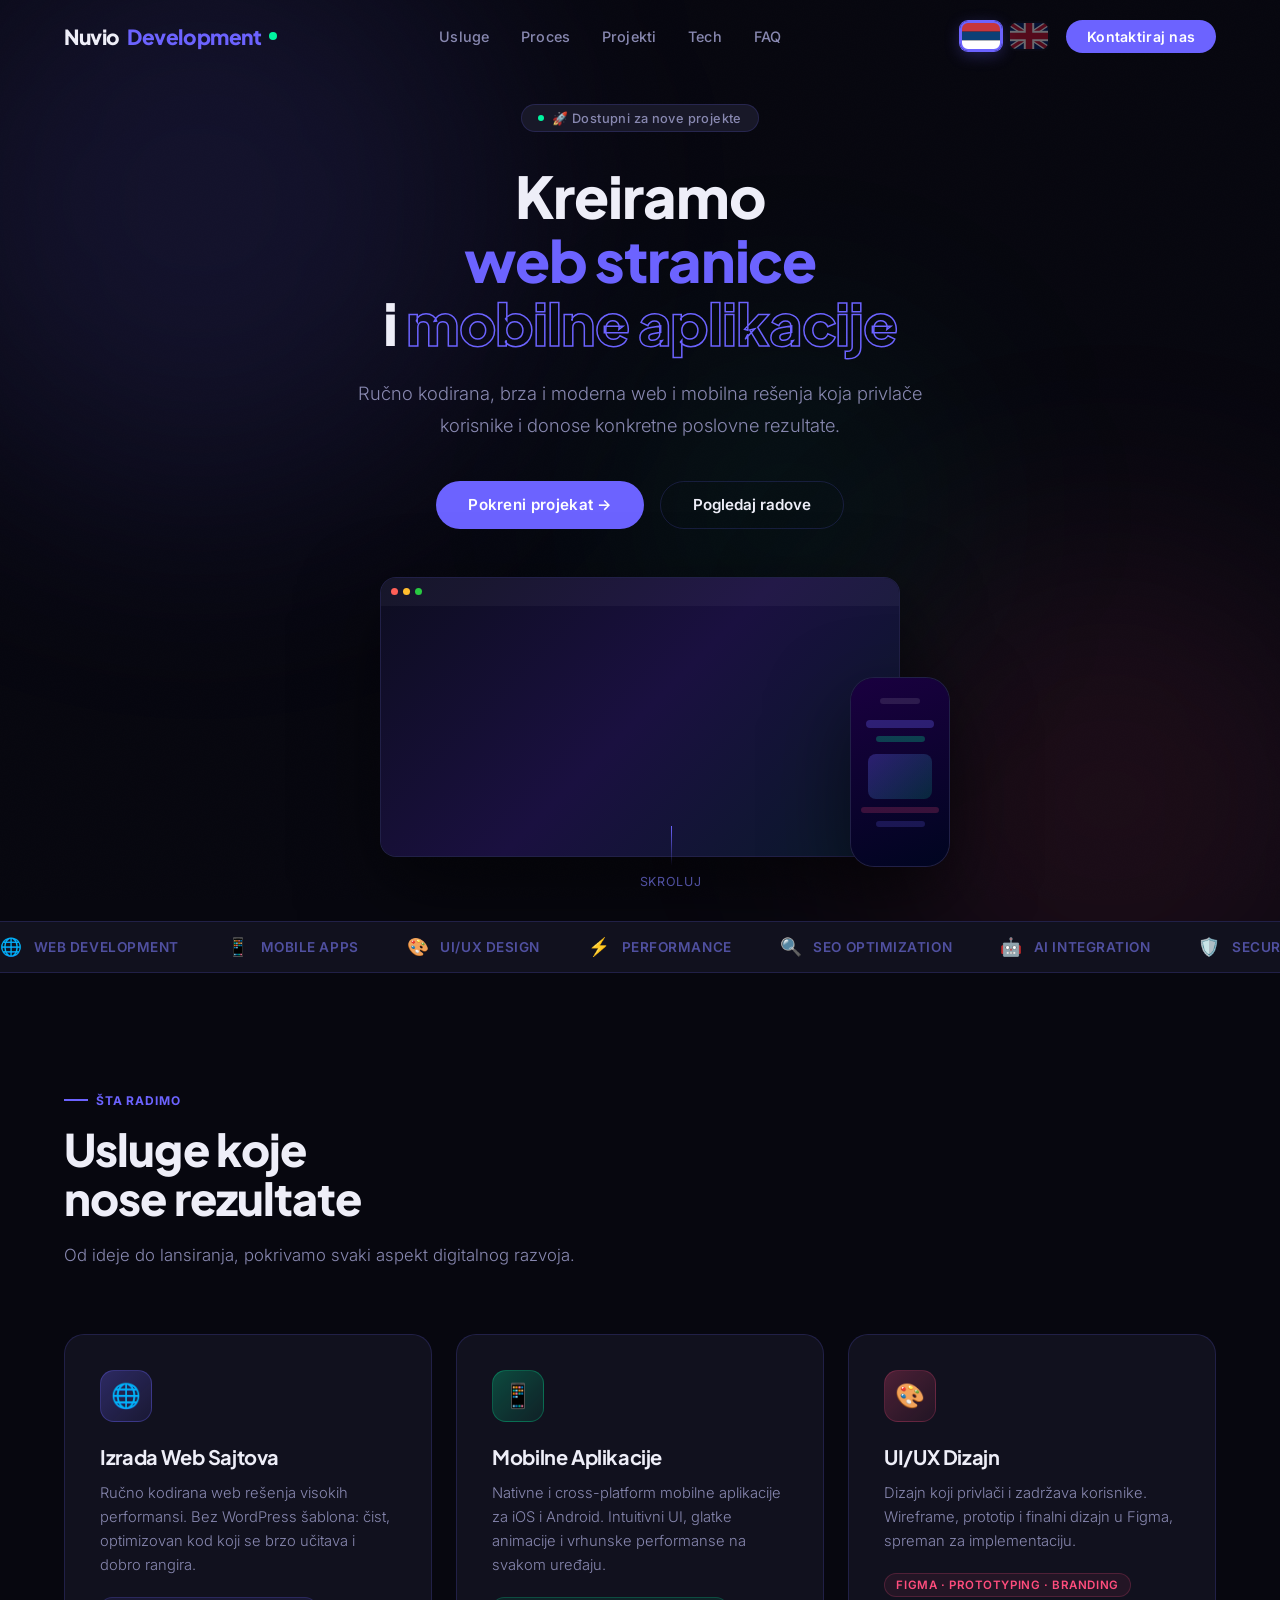
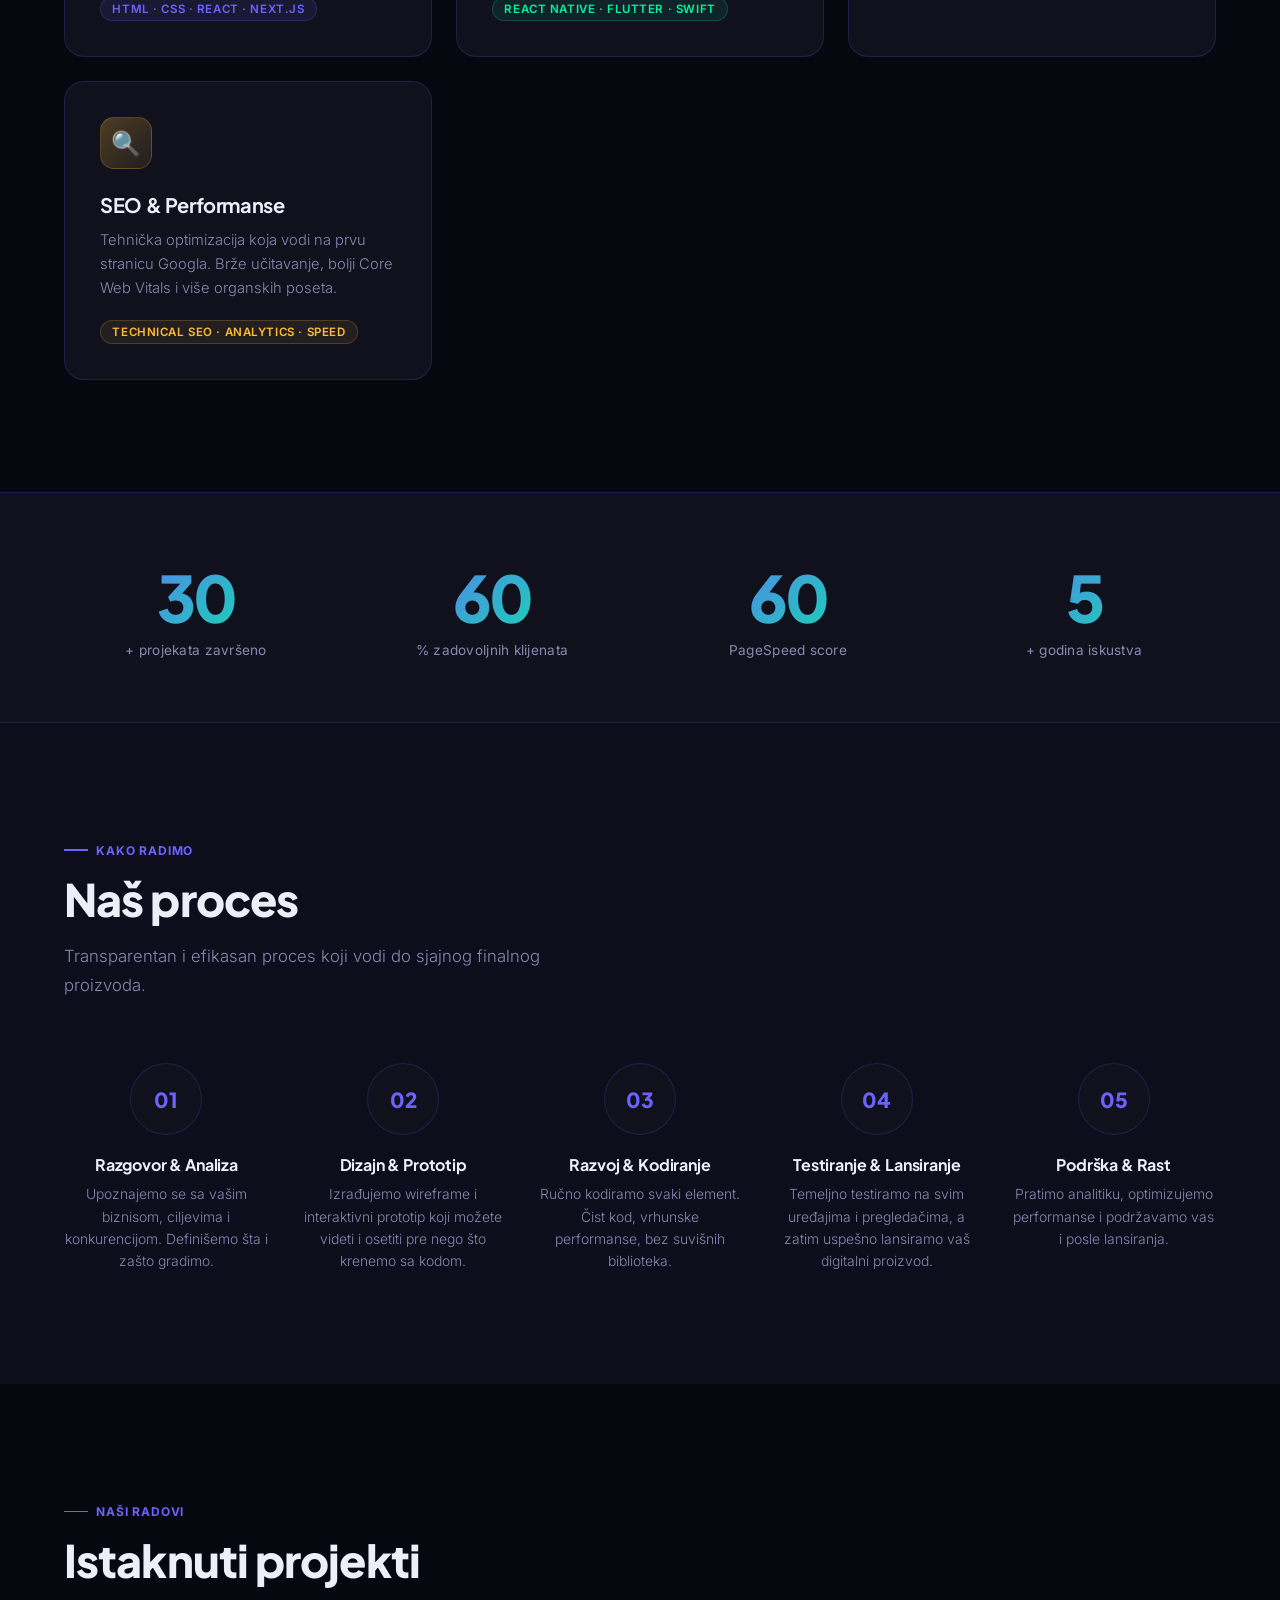
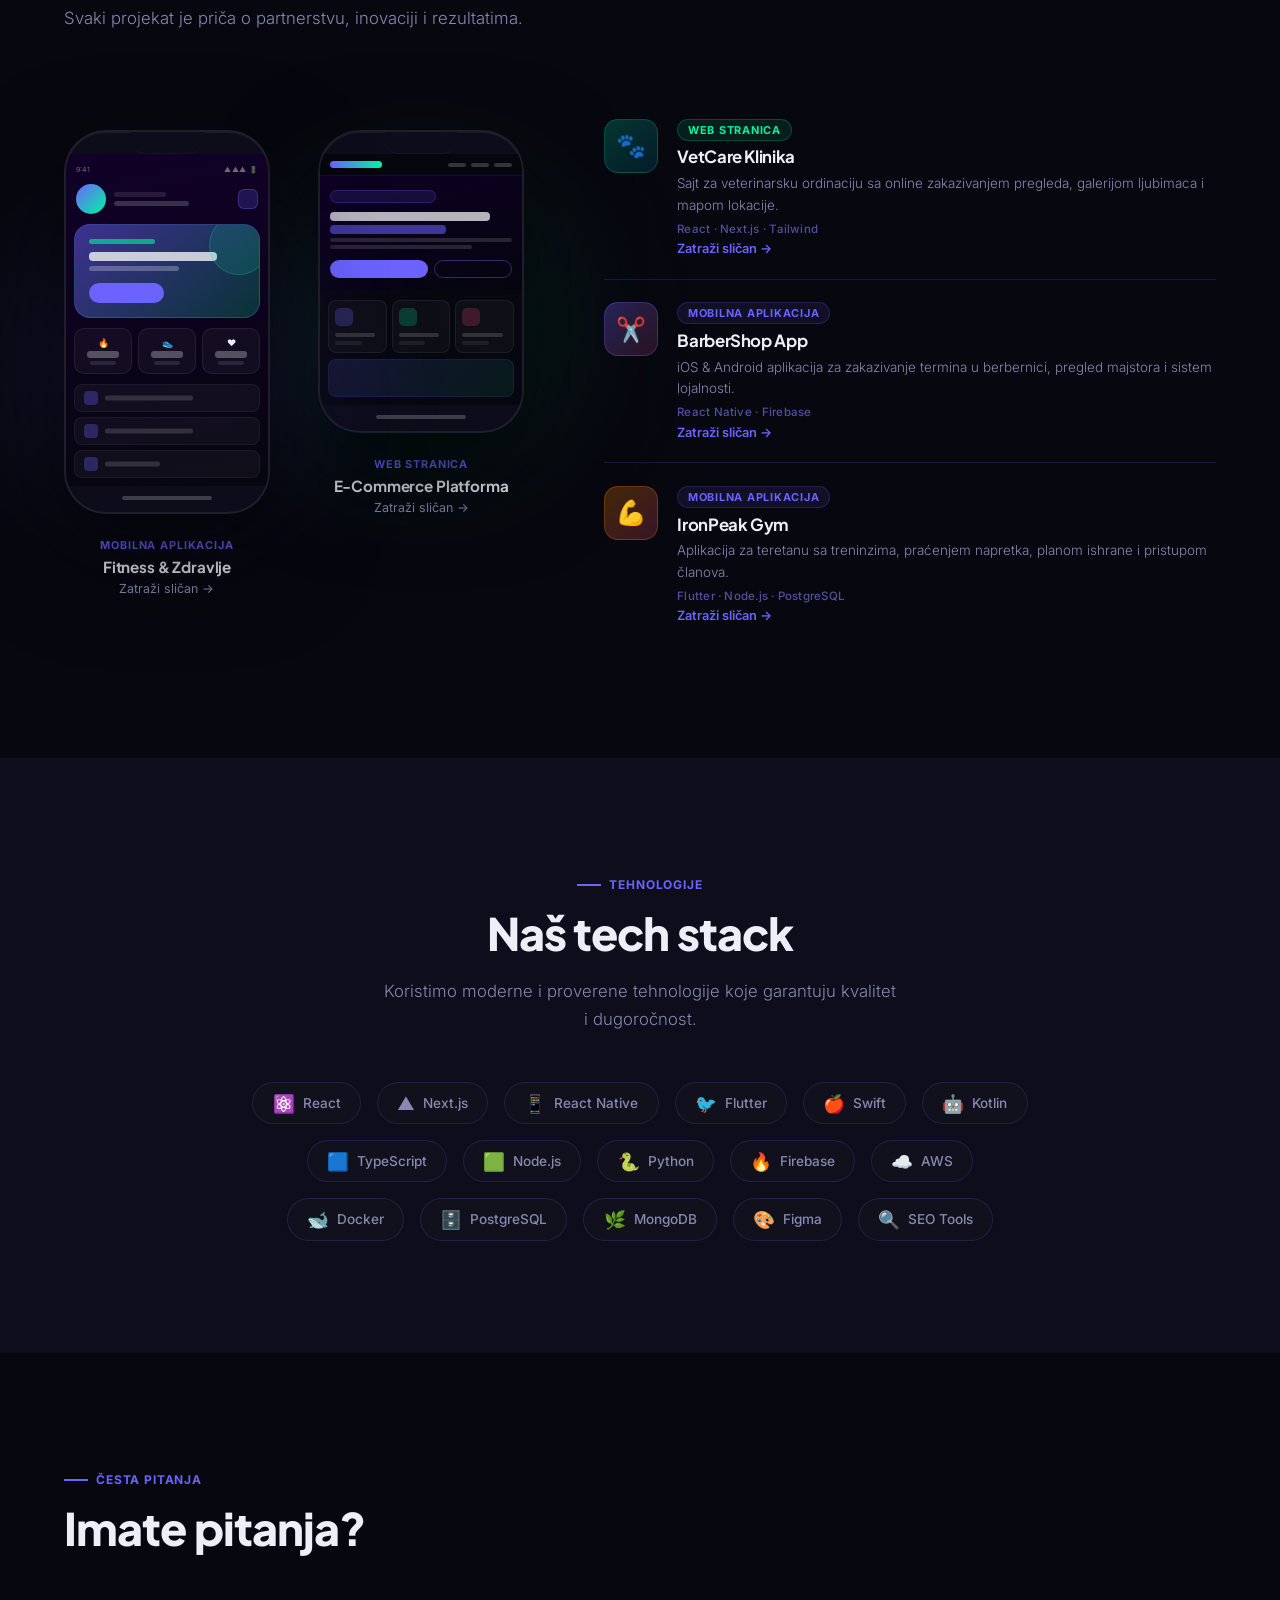
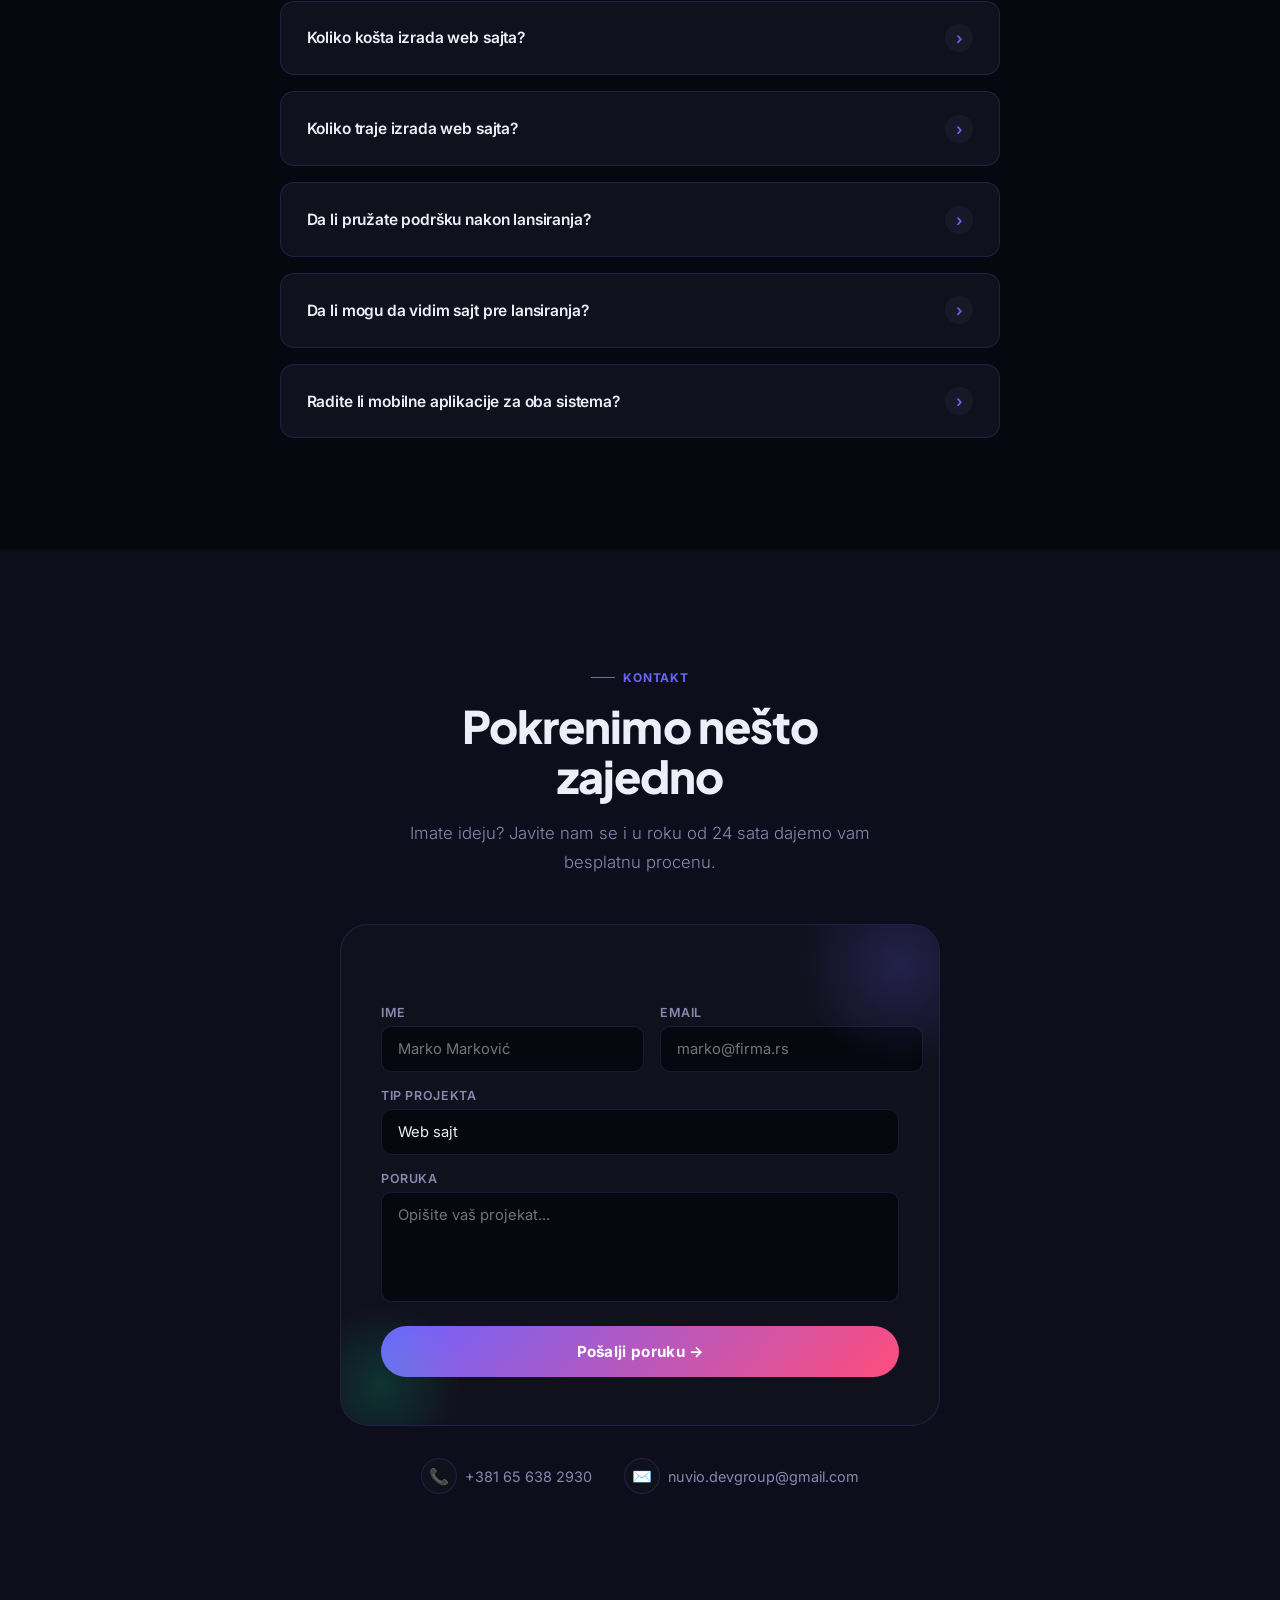
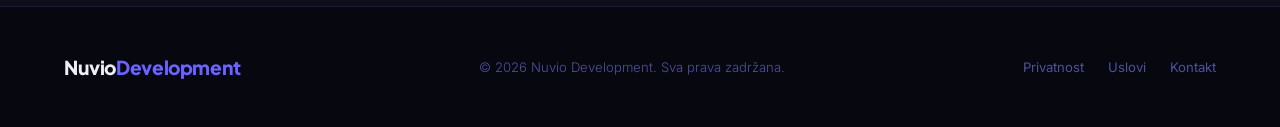
==== commit b3d0caa4: "Update index.html" ====
--- a/index.html
+++ b/index.html
@@ -690,7 +690,7 @@
 <footer>
   <div class="footer-inner">
     <div class="footer-logo">Nuvio<span>Development</span></div>
-    <div class="footer-copy" data-sr="© 2025 Nuvio Development. Sva prava zadržana." data-en="© 2025 Nuvio Development. All rights reserved.">© 2025 Nuvio Development. Sva prava zadržana.</div>
+    <div class="footer-copy" data-sr="© 2025 Nuvio Development. Sva prava zadržana." data-en="© 2025 Nuvio Development. All rights reserved.">© 2026 Nuvio Development. Sva prava zadržana.</div>
     <div class="footer-links">
       <a href="#" data-sr="Privatnost" data-en="Privacy">Privatnost</a>
       <a href="#" data-sr="Uslovi" data-en="Terms">Uslovi</a>
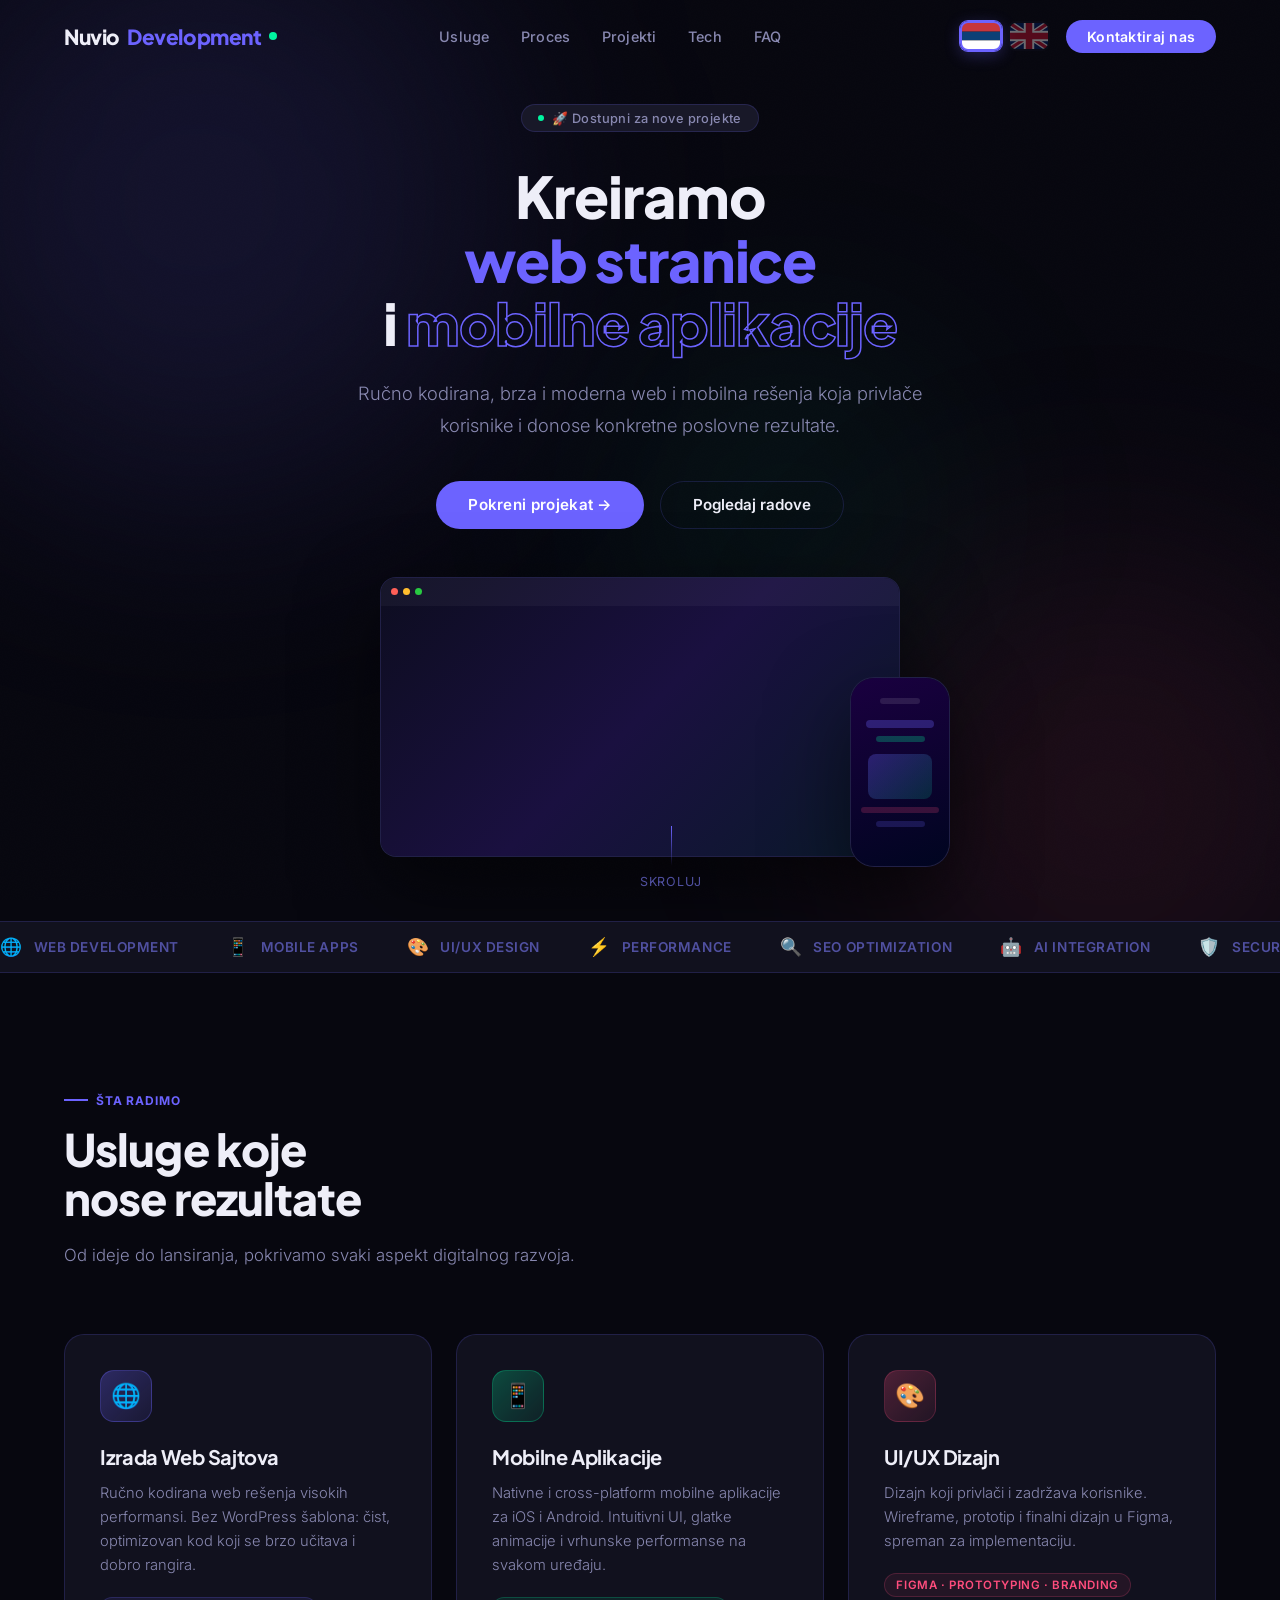
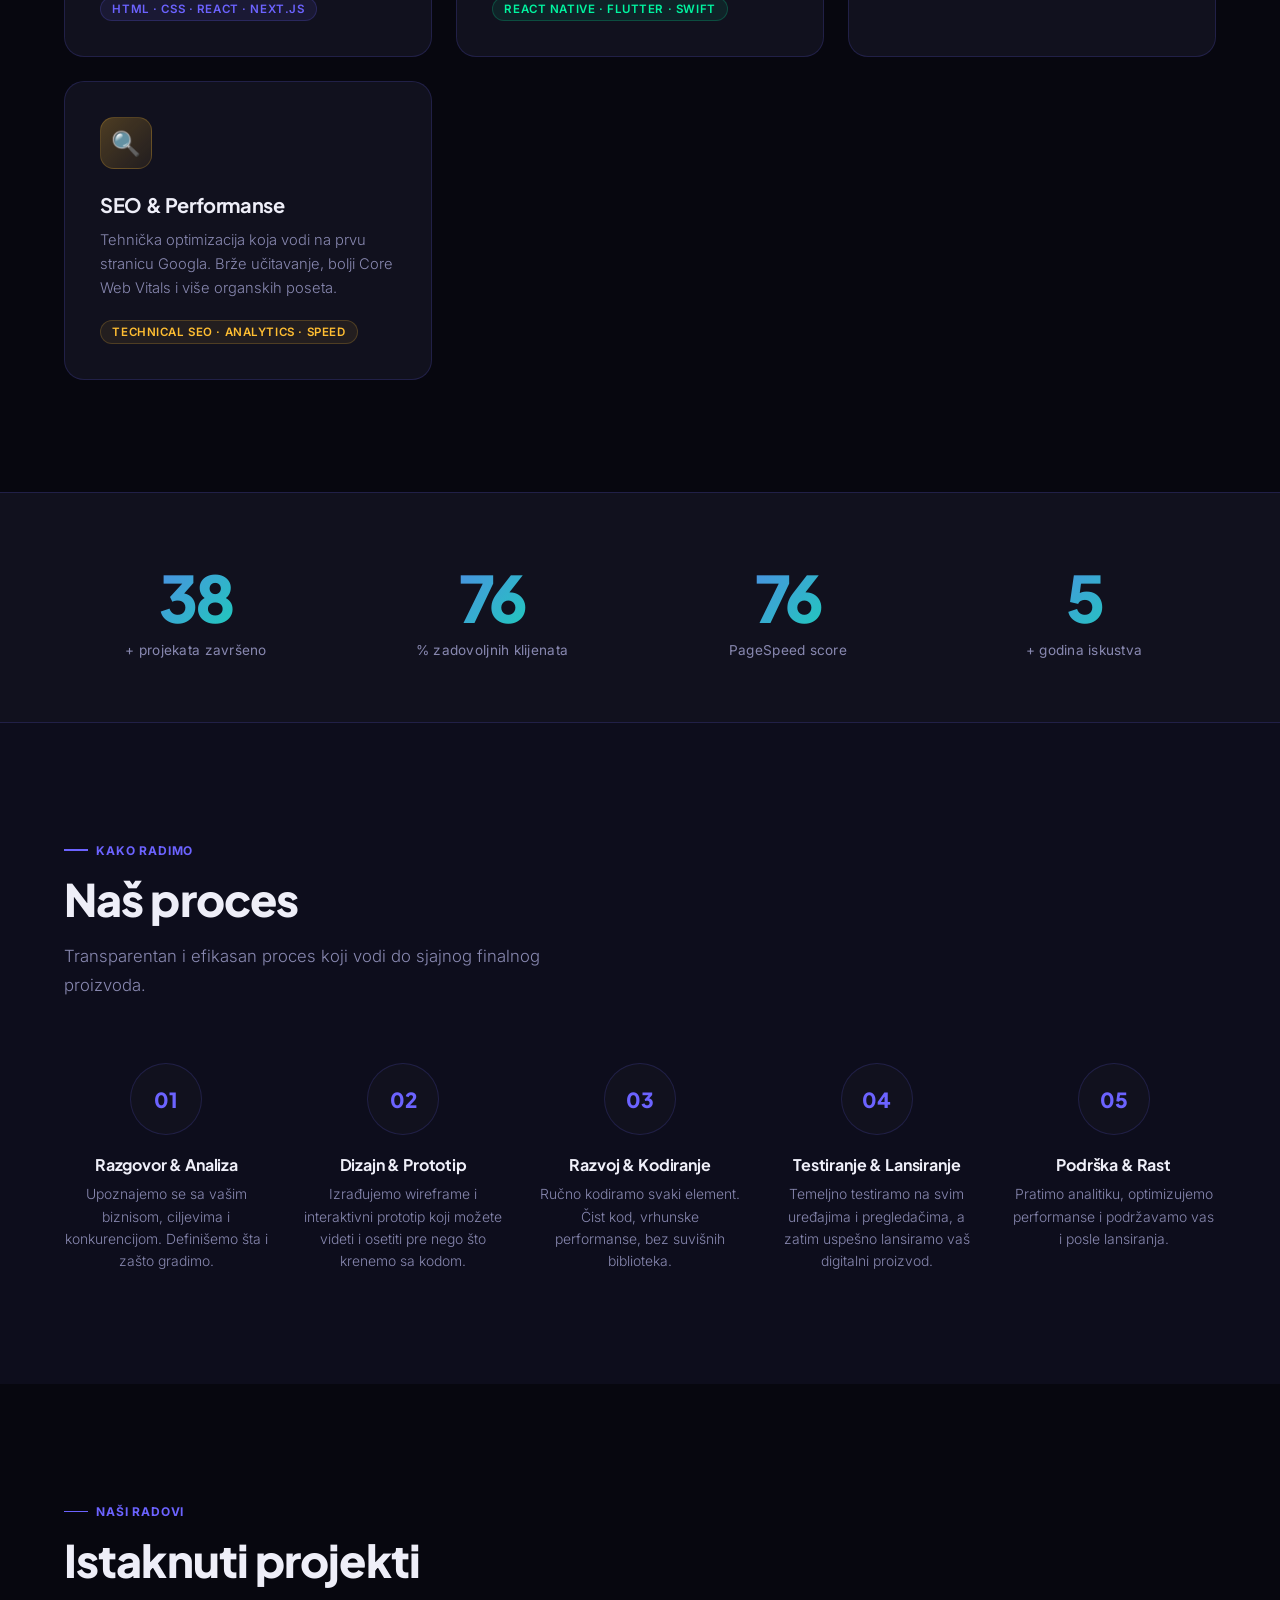
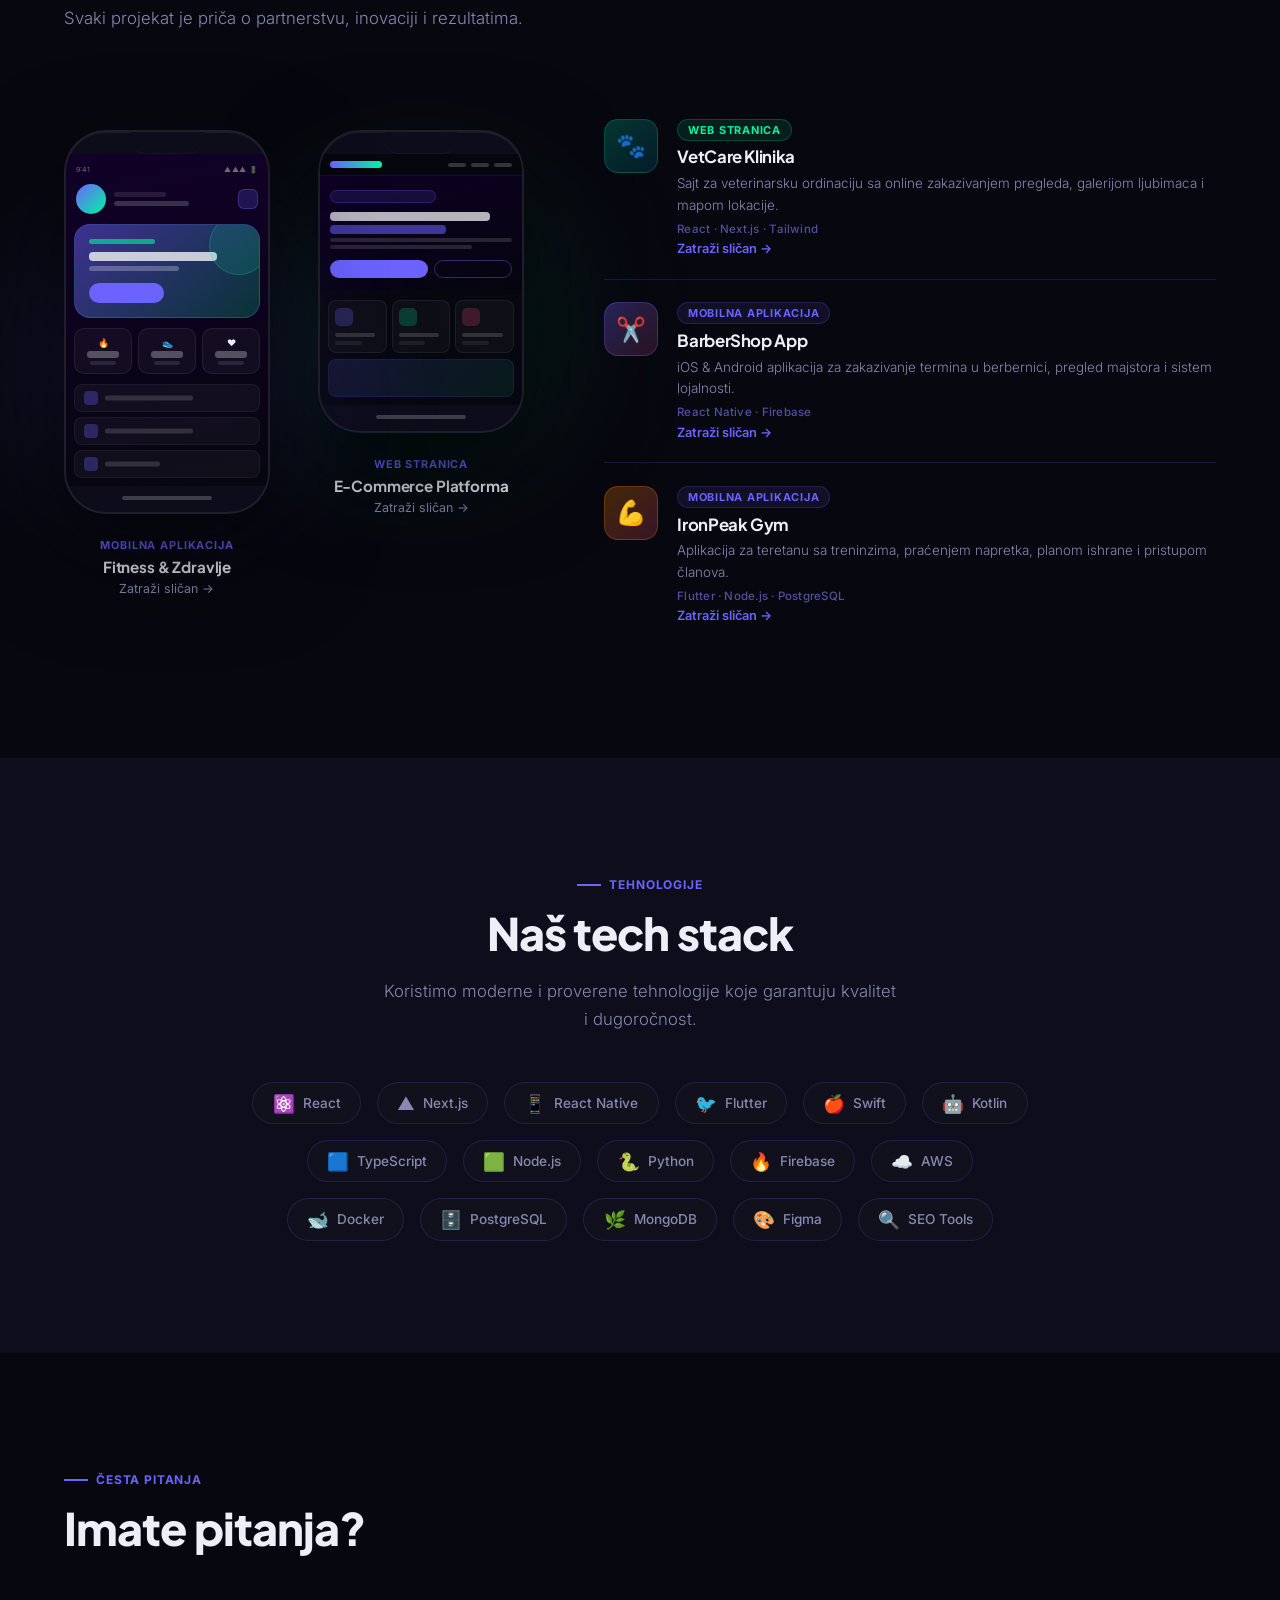
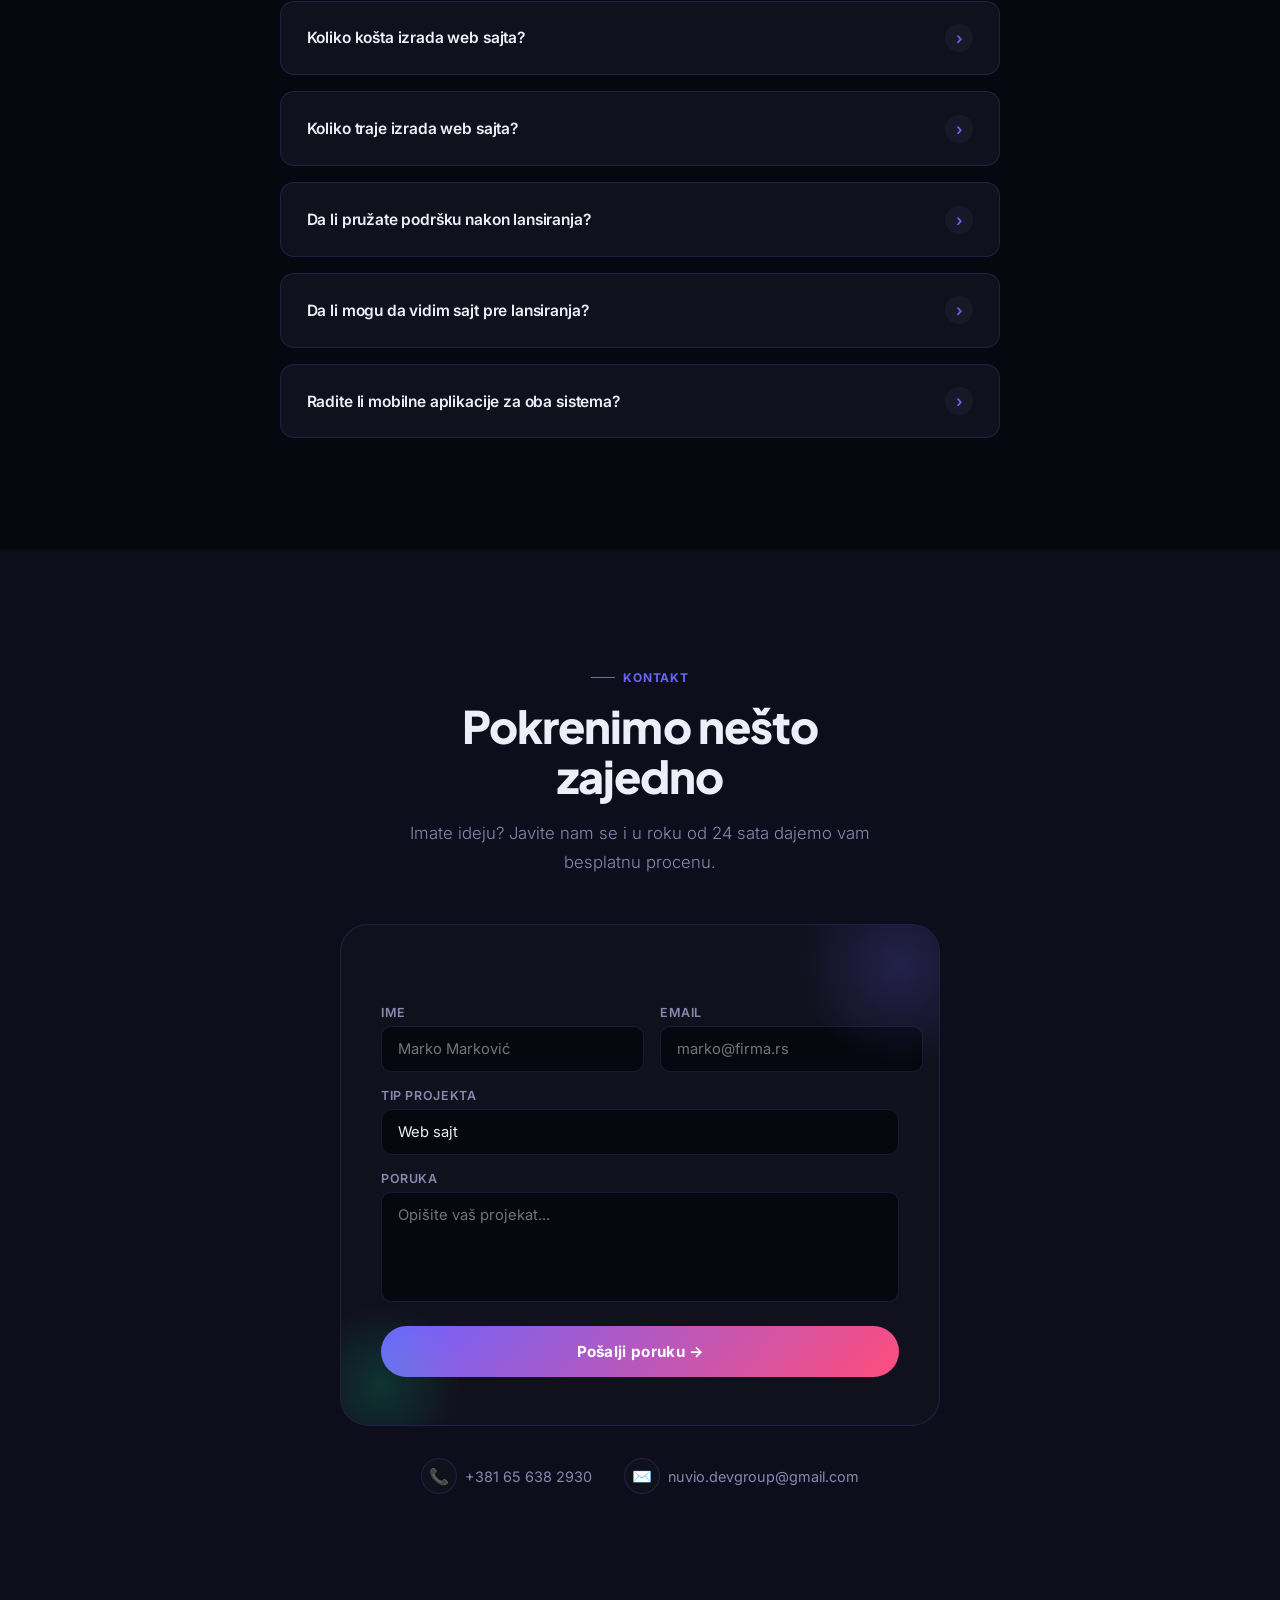
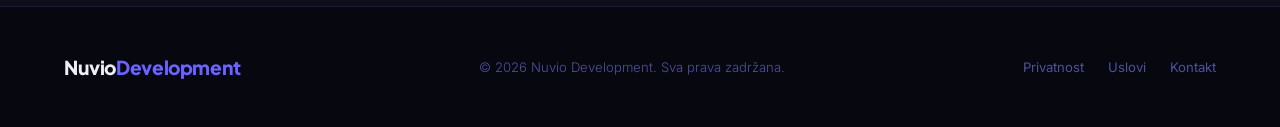
==== commit e54ed69e: "Update index.html" ====
--- a/index.html
+++ b/index.html
@@ -600,7 +600,7 @@
         <span data-sr="Koliko košta izrada web sajta?" data-en="How much does a website cost?">Koliko košta izrada web sajta?</span>
         <div class="faq-arrow">›</div>
       </div>
-      <div class="faq-a" data-sr="Cena zavisi od kompleksnosti projekta. Jednostavniji informativni sajtovi kreću od 400€, dok kompleksne web aplikacije mogu biti i 2000€+. Nakon razgovora dajemo besplatnu procenu." data-en="The price depends on the complexity of the project. Simpler informational sites start from €400, while complex web apps can be €2000+. After a conversation we provide a free estimate.">Cena zavisi od kompleksnosti projekta. Jednostavniji informativni sajtovi kreću od 400€, dok kompleksne web aplikacije mogu biti i 2000€+. Nakon razgovora dajemo besplatnu procenu.</div>
+      <div class="faq-a" data-sr="Cena zavisi od kompleksnosti projekta. Jednostavniji informativni sajtovi kreću od 200€, dok kompleksne web aplikacije mogu biti i 800€+. Nakon razgovora dajemo besplatnu procenu." data-en="The price depends on the complexity of the project. Simpler informational sites start from €200, while complex web apps can be €800+. After a conversation we provide a free estimate.">Cena zavisi od kompleksnosti projekta. Jednostavniji informativni sajtovi kreću od 200€, dok kompleksne web aplikacije mogu biti i 800€+. Nakon razgovora dajemo besplatnu procenu.</div>
     </div>
     <div class="faq-item reveal">
       <div class="faq-q">
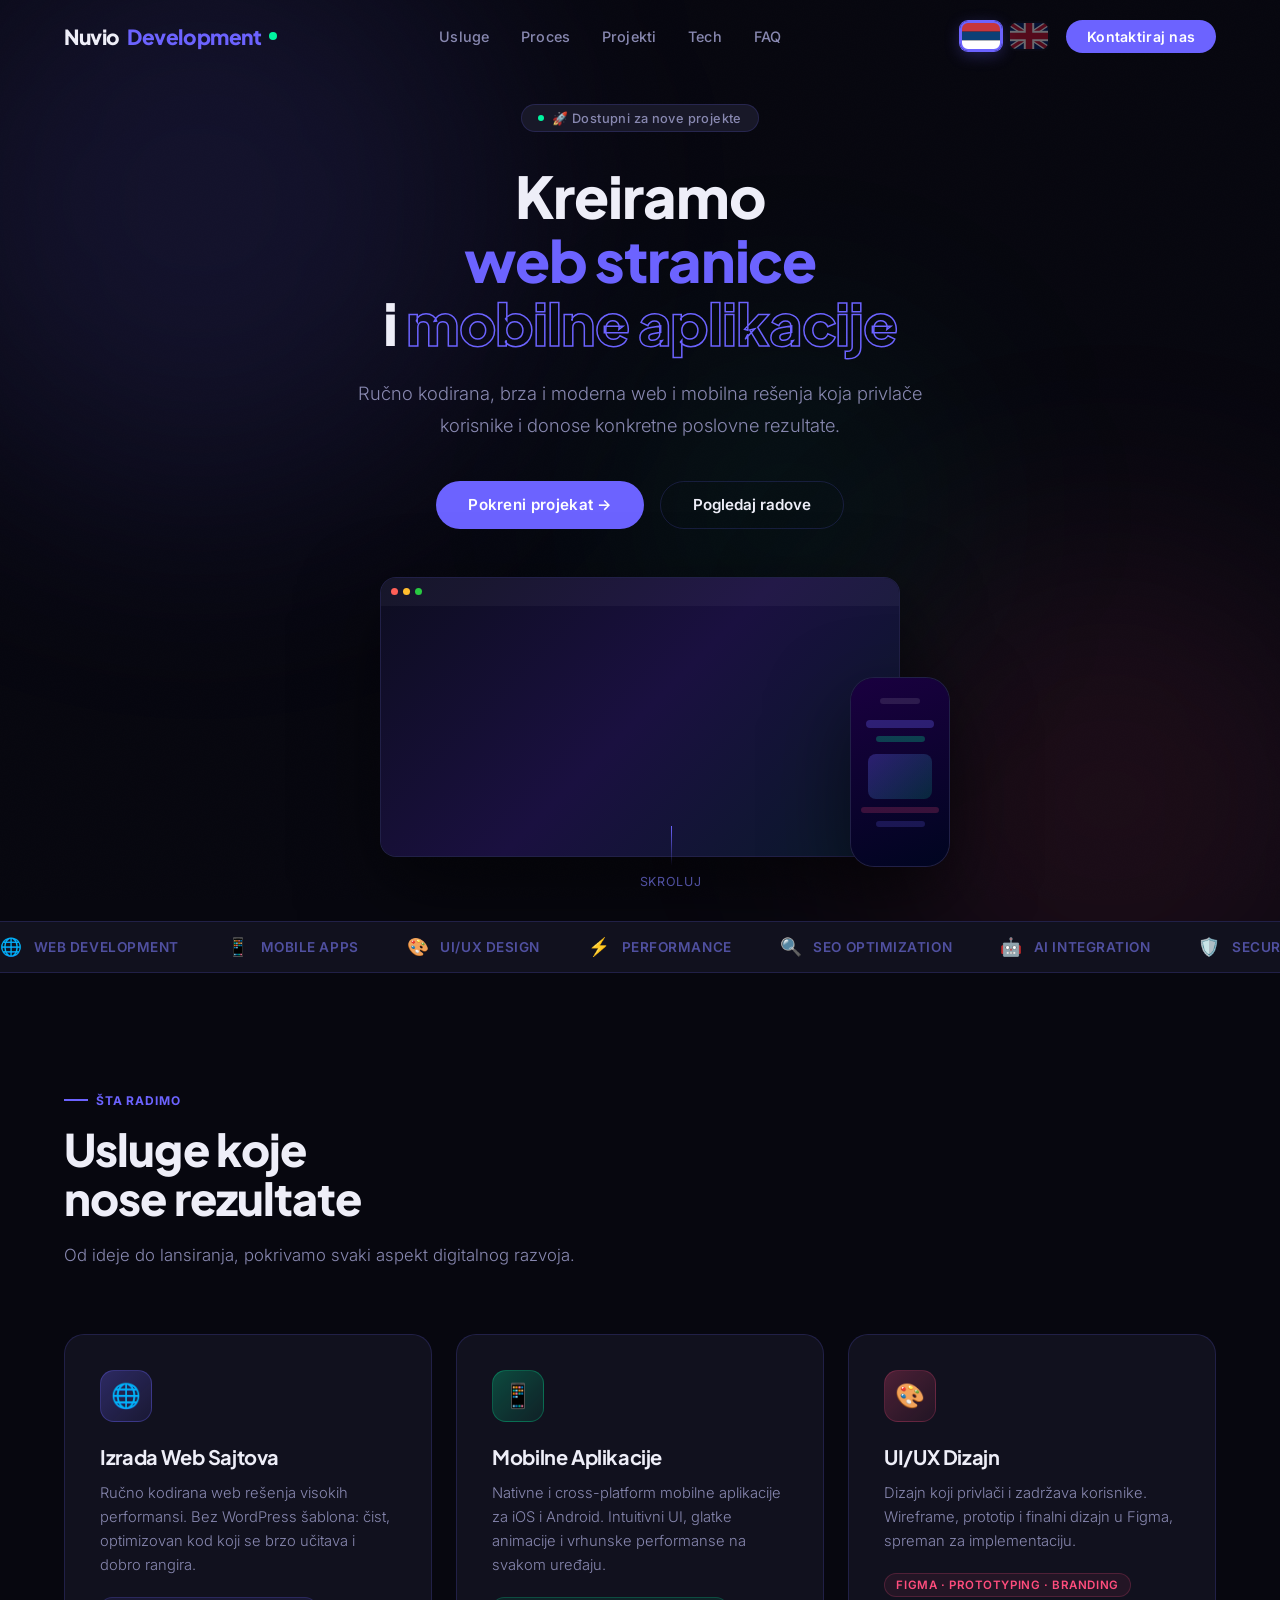
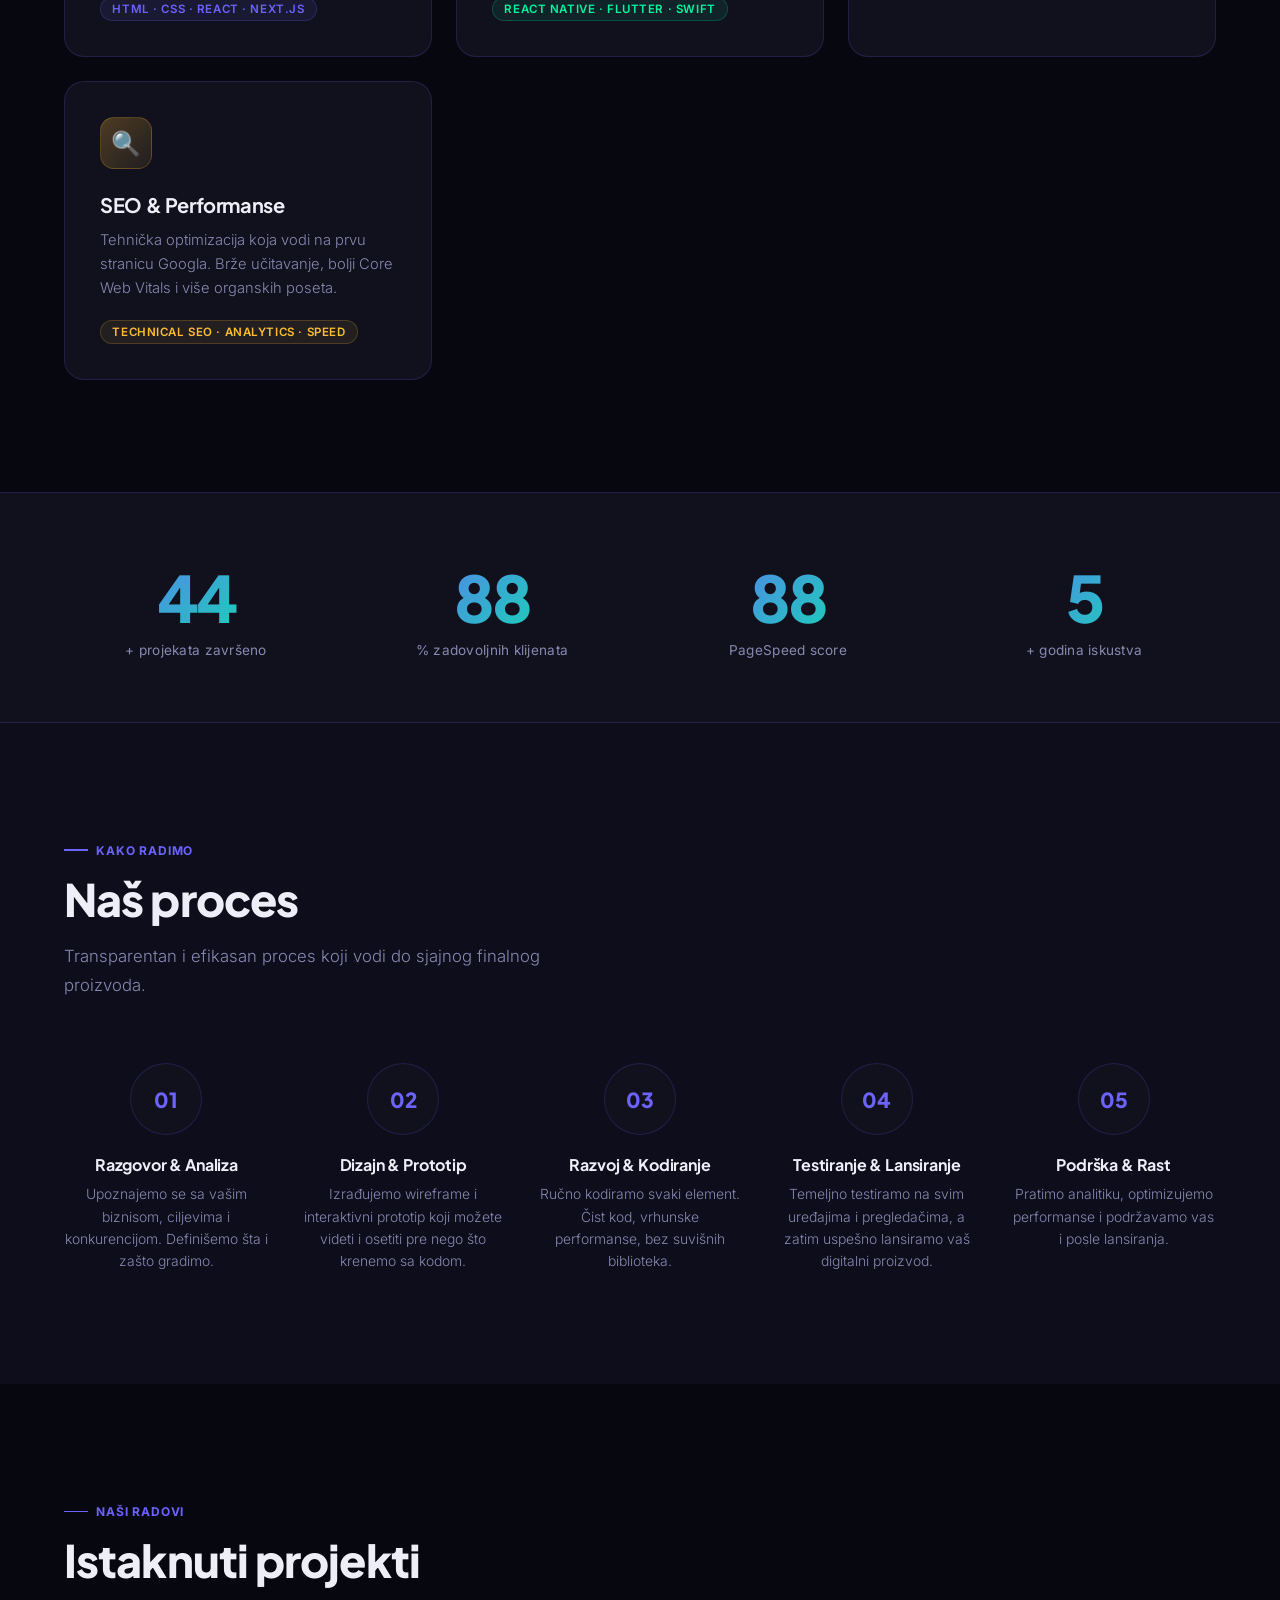
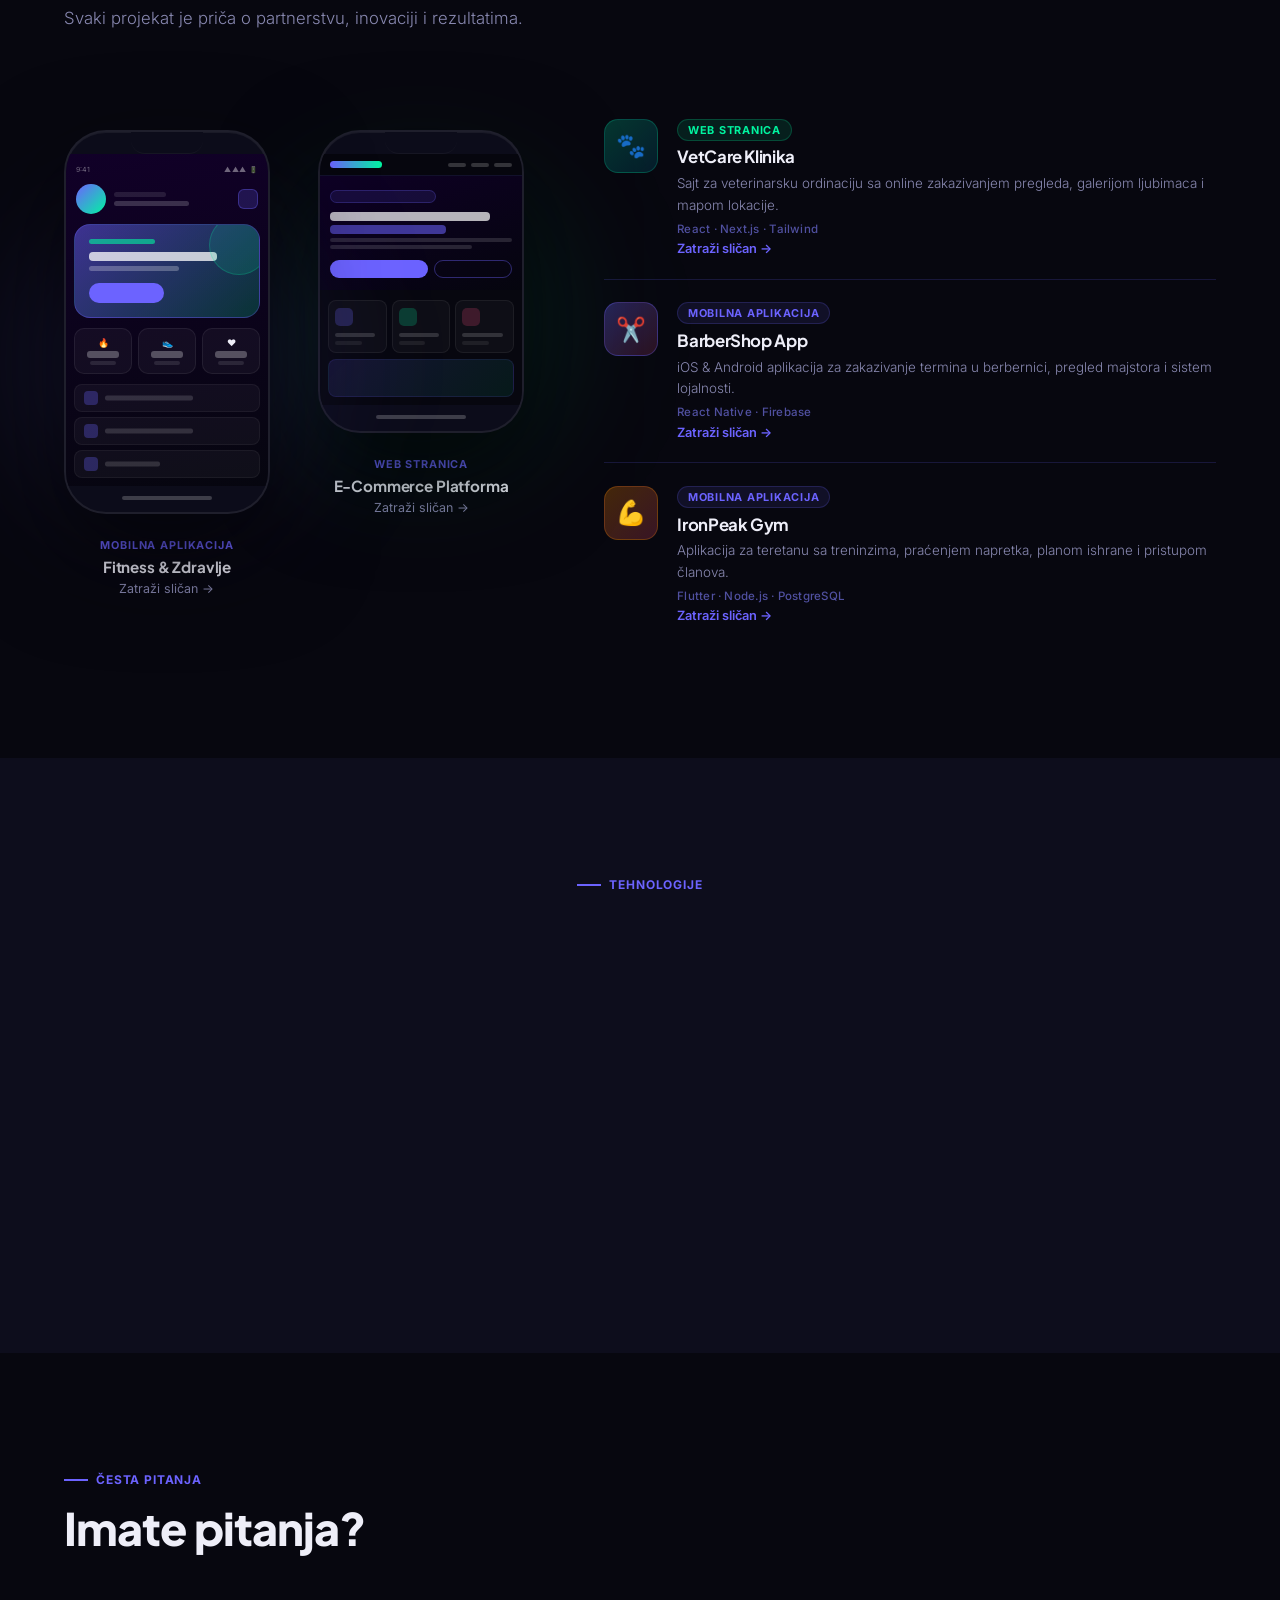
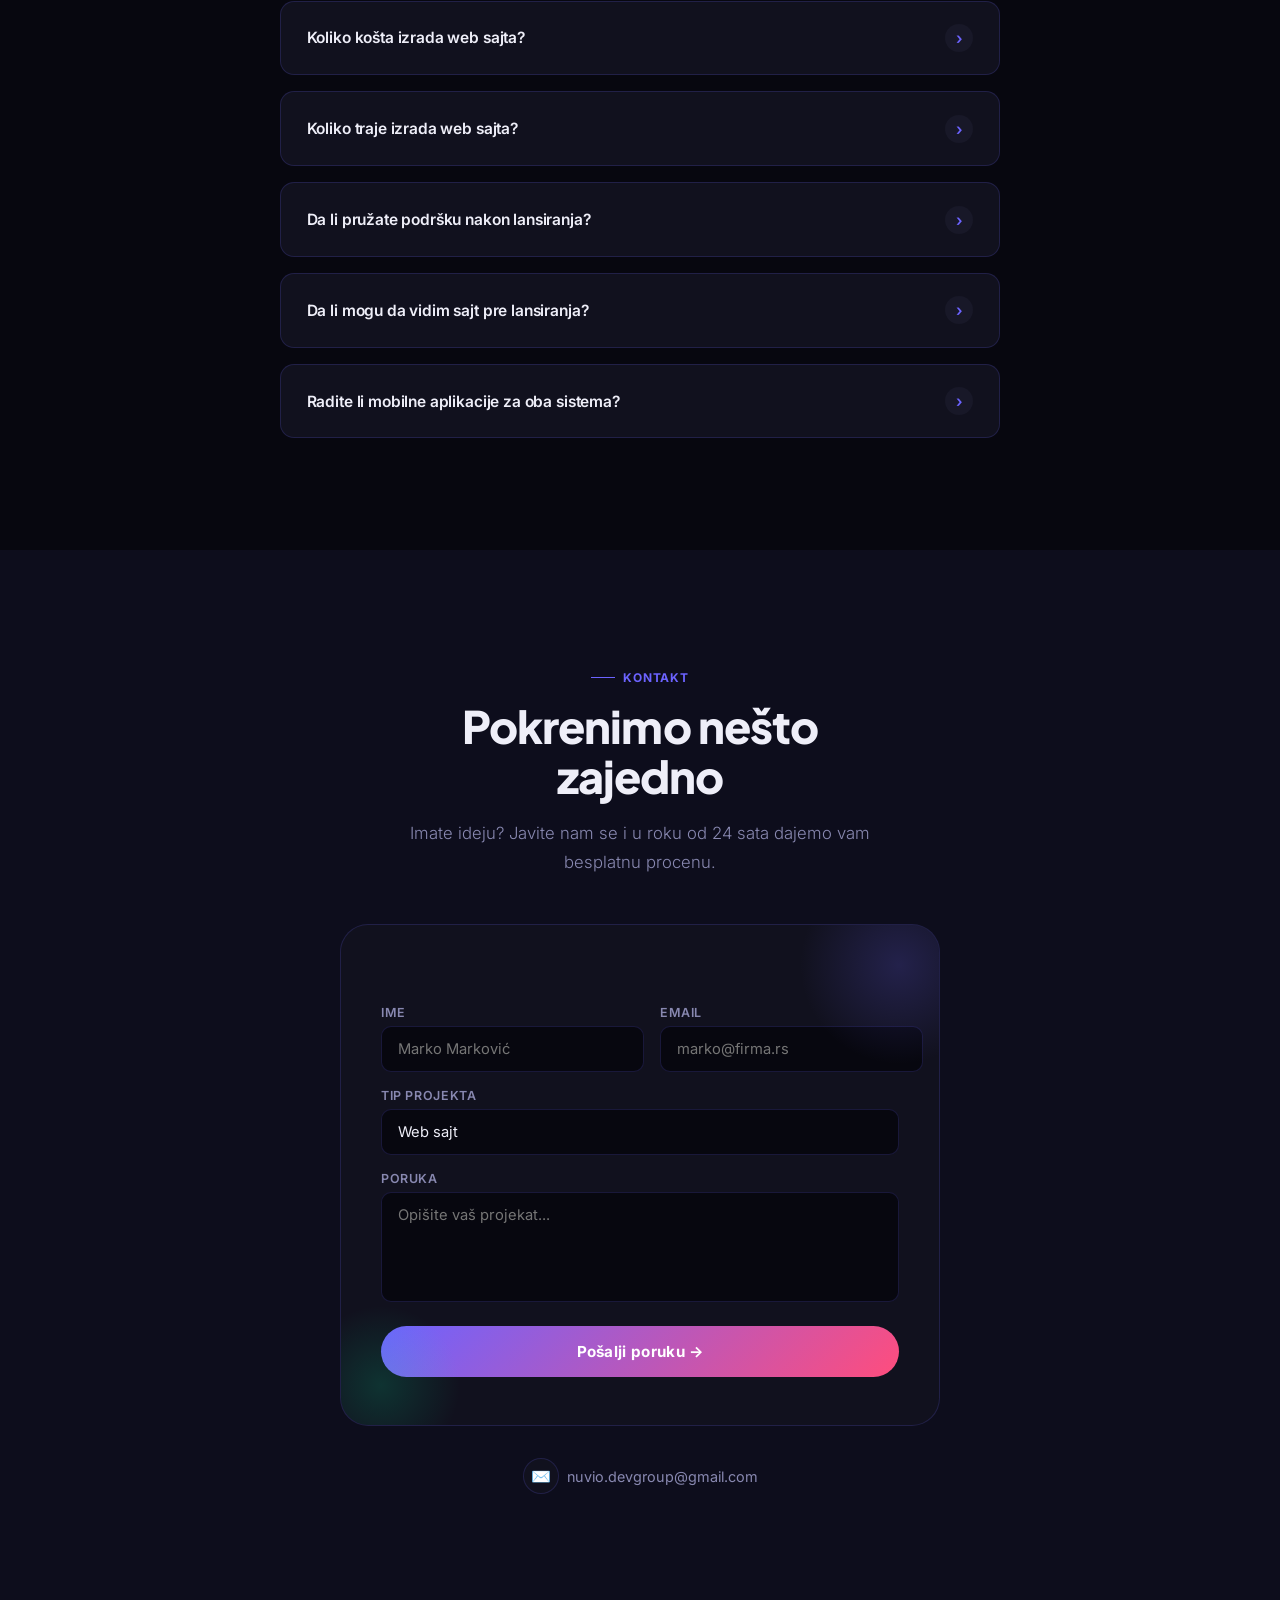
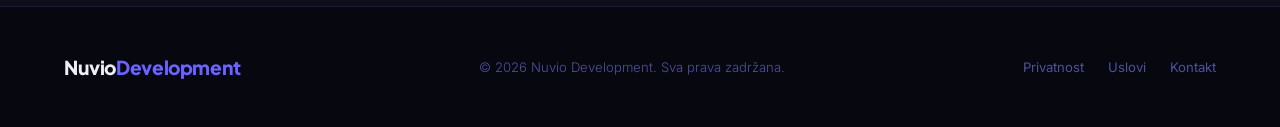
==== commit dfa904bd: "Update index.html" ====
--- a/index.html
+++ b/index.html
@@ -674,10 +674,6 @@
       </form>
     </div>
     <div class="contact-links">
-      <a href="tel:+381656382930" class="contact-link">
-        <div class="contact-link-icon">📞</div>
-        <span>+381 65 638 2930</span>
-      </a>
       <a href="mailto:nuvio.devgroup@gmail.com" class="contact-link">
         <div class="contact-link-icon">✉️</div>
         <span>nuvio.devgroup@gmail.com</span>
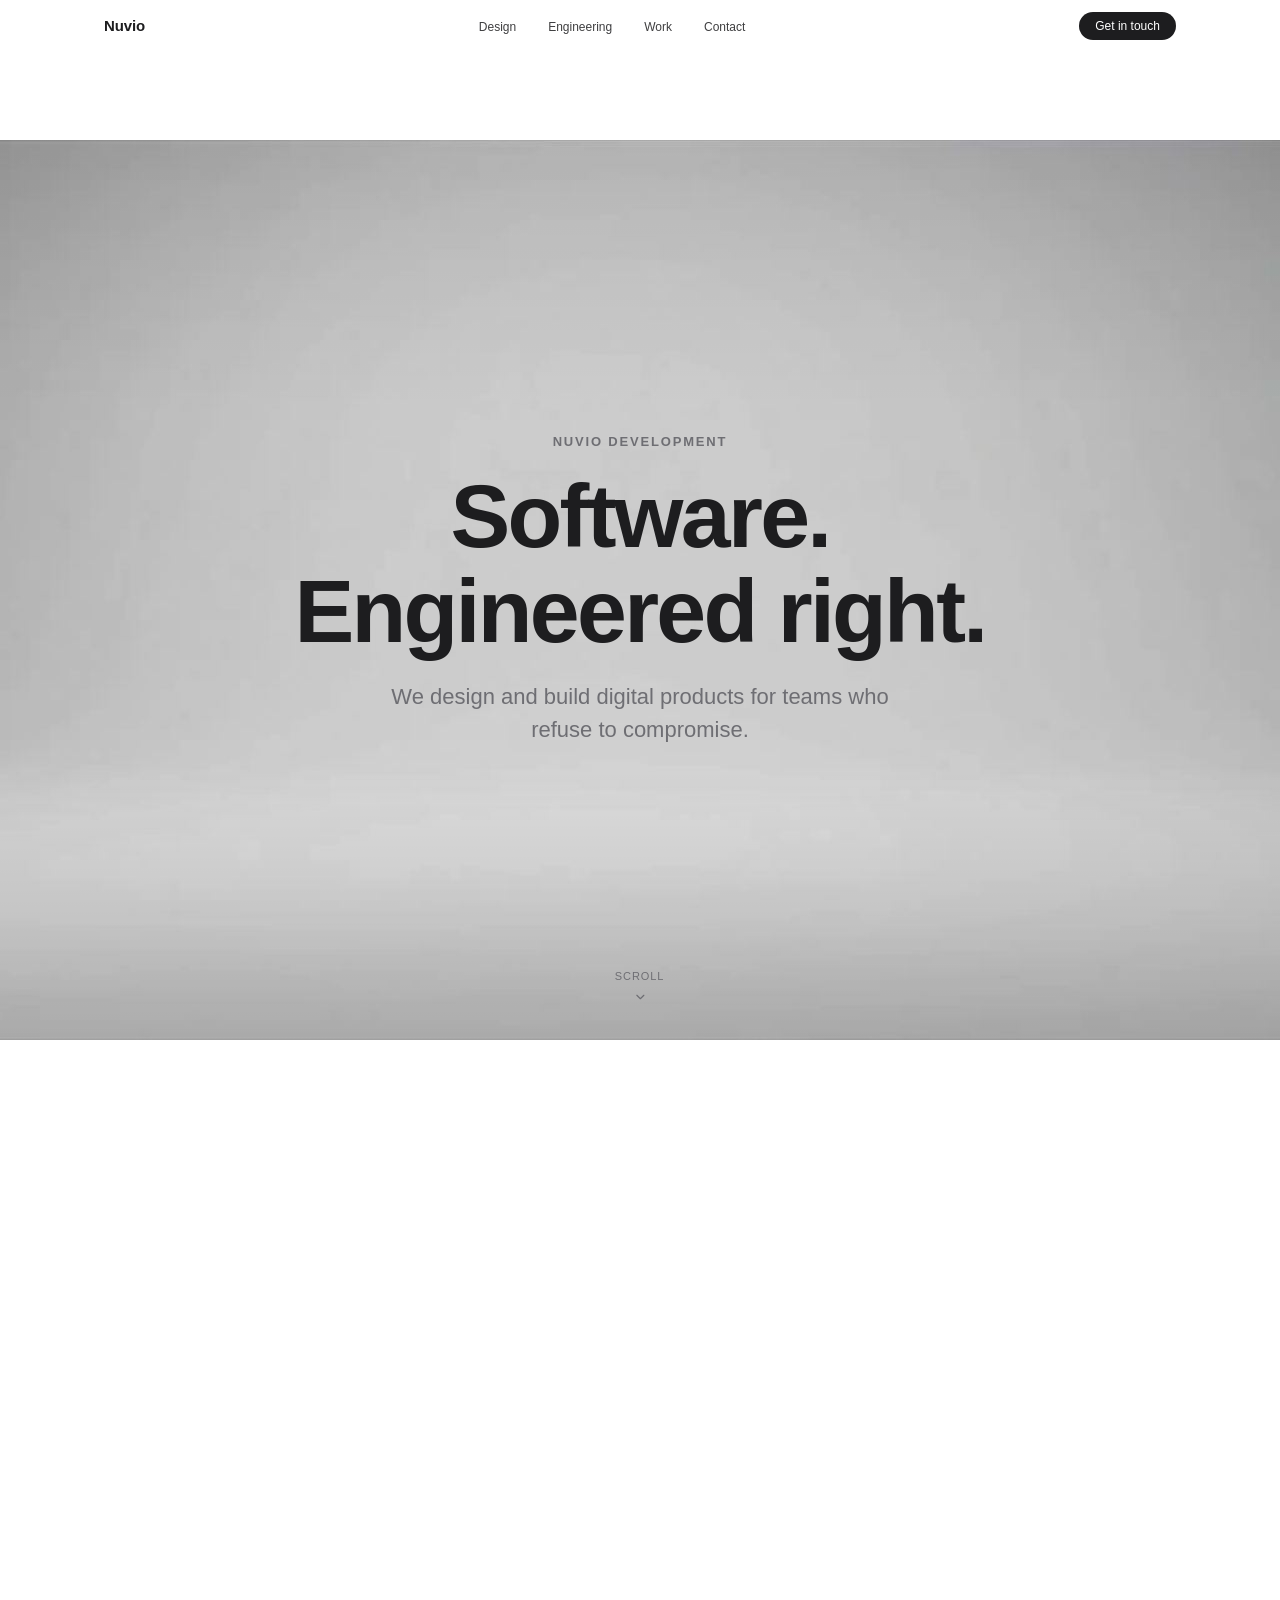
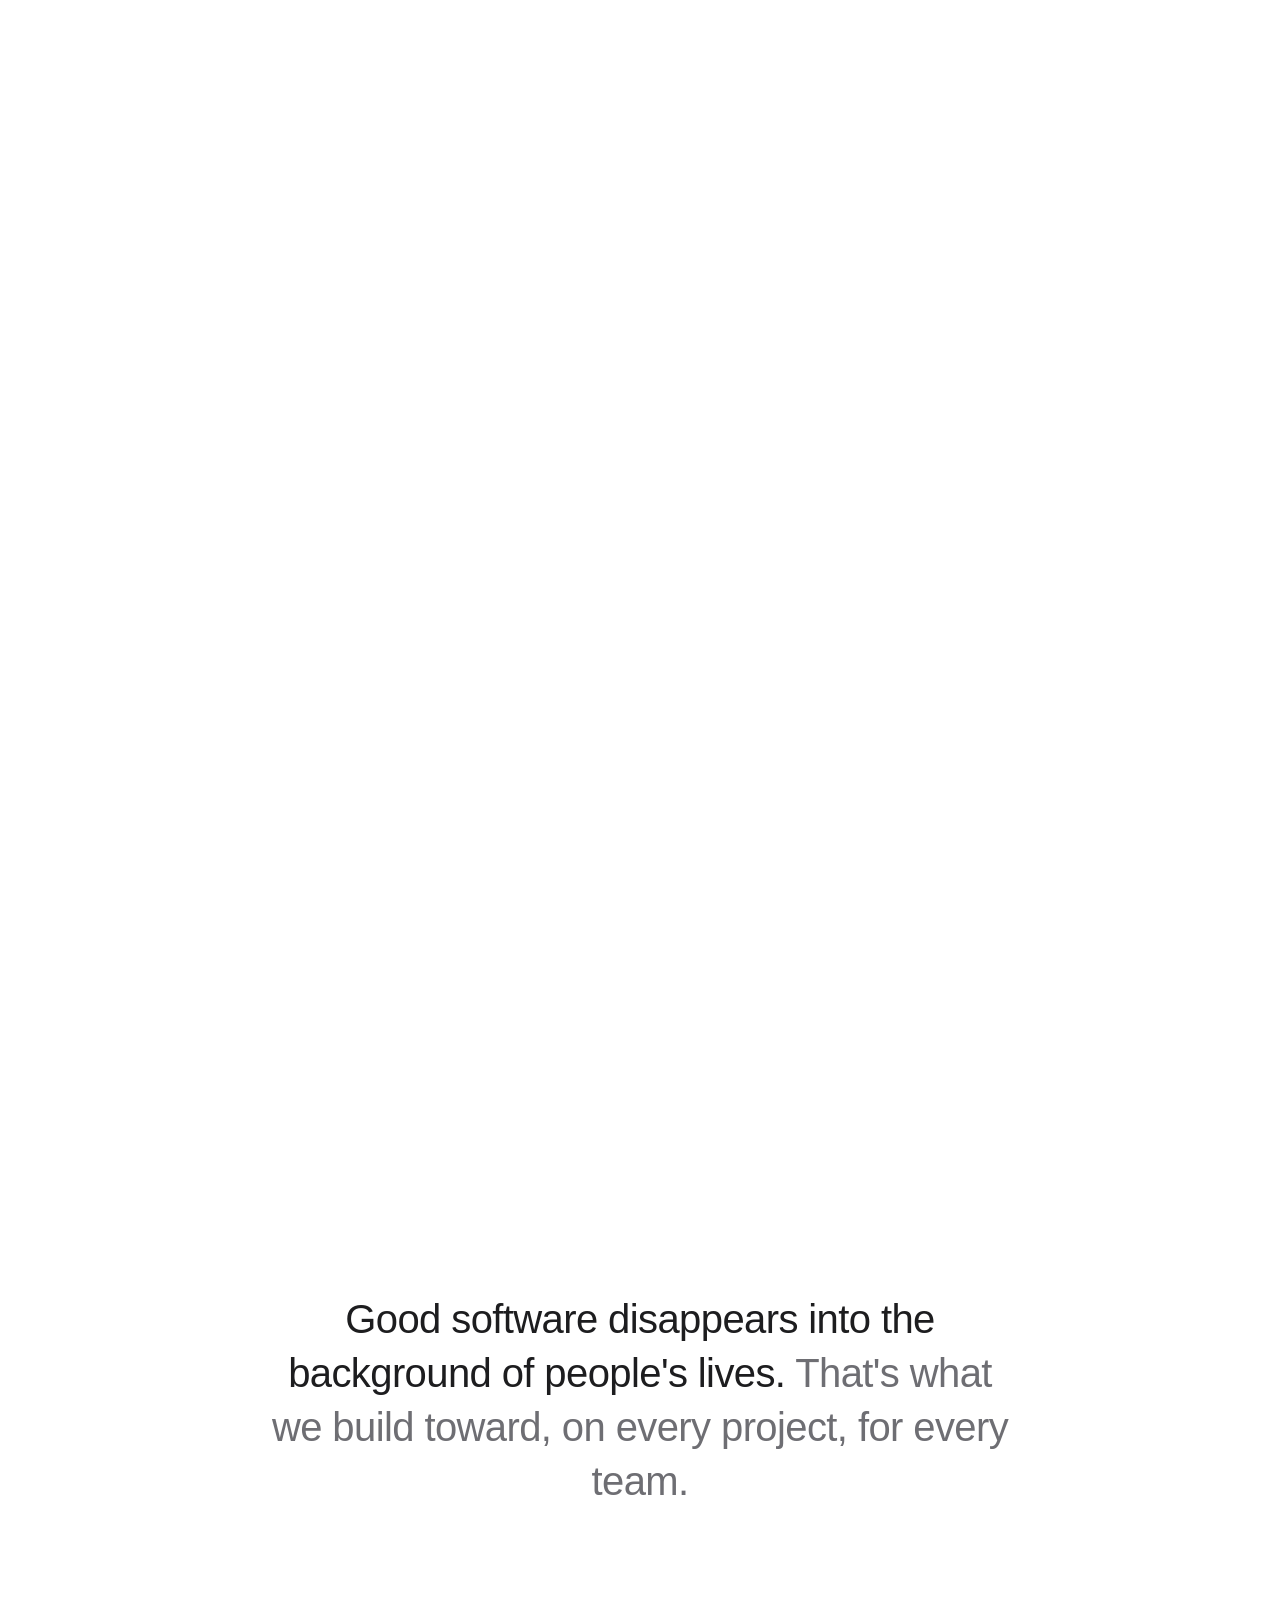
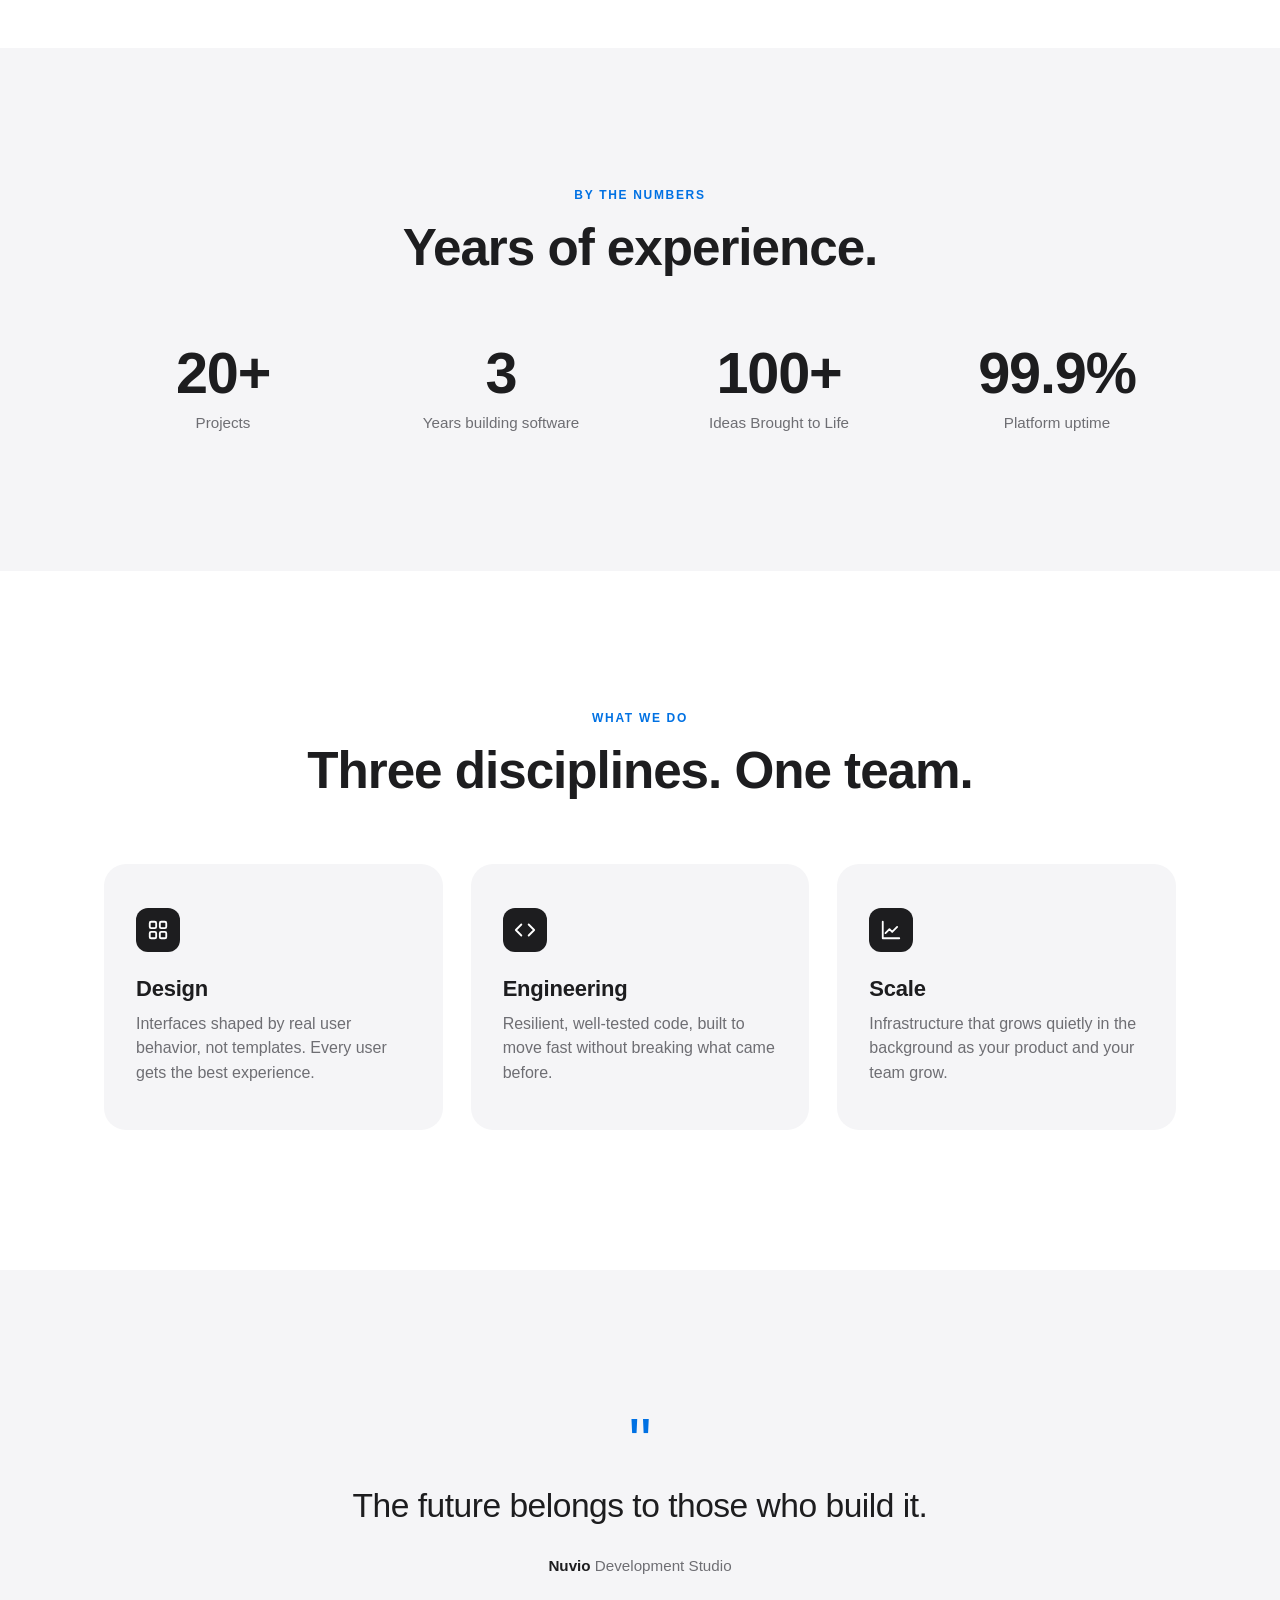
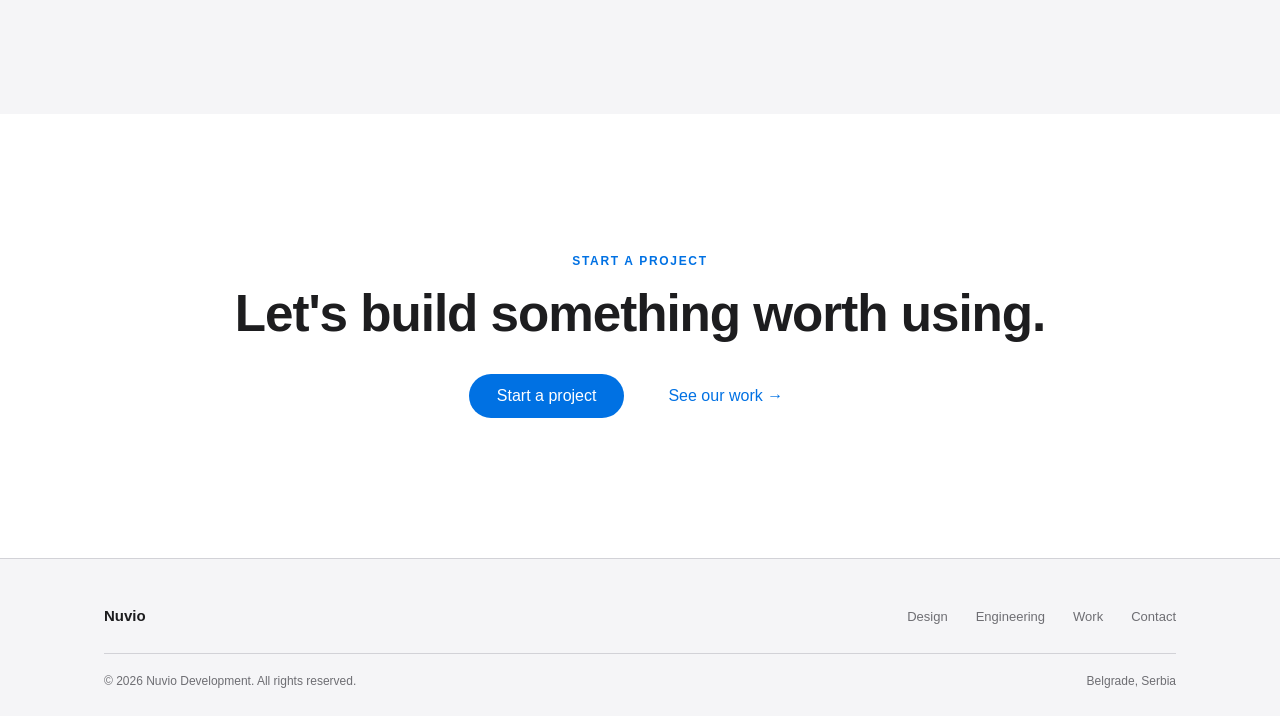
==== commit d9dceb58: "Change" ====
--- a/index.html
+++ b/index.html
@@ -1,700 +1,1149 @@
 <!DOCTYPE html>
-<html lang="sr" data-lang="sr">
+<html lang="en">
 <head>
 <meta charset="UTF-8">
 <meta name="viewport" content="width=device-width, initial-scale=1.0">
-<title>Nuvio Development | Izrada Web Sajtova i Mobilnih Aplikacija</title>
-
-<!-- ═══════════════════════════════════════════
-     SEO — replace nuviodev.com with real URL
-     ═══════════════════════════════════════════ -->
-
-<!-- Core SEO -->
-<meta name="description" content="Nuvio Development: profesionalna izrada web sajtova i mobilnih aplikacija u Srbiji. Ručno kodirani, brzi i moderni sajtovi od 400€. Besplatna procena! ☎ +381 65 638 2930">
-<meta name="keywords" content="izrada web sajta, izrada web sajtova, web dizajn Srbija, mobilne aplikacije Srbija, web development Srbija, izrada sajta Beograd, web programiranje Srbija, React Next.js developer Srbija, mobilna aplikacija iOS Android Srbija, izrada sajta cena">
-<meta name="author" content="Nuvio Development">
-<meta name="robots" content="index, follow, max-snippet:-1, max-image-preview:large, max-video-preview:-1">
-<meta name="theme-color" content="#0d0d14">
-<meta name="format-detection" content="telephone=yes, address=yes">
-
-<!-- Geo targeting — Serbia -->
-<meta name="geo.region" content="RS">
-<meta name="geo.country" content="Serbia">
-<meta name="geo.placename" content="Srbija">
-<meta name="ICBM" content="44.0165, 21.0059">
-
-<!-- Canonical & hreflang -->
-<link rel="canonical" href="https://nuviodev.com/">
-<link rel="alternate" hreflang="sr" href="https://nuviodev.com/">
-<link rel="alternate" hreflang="x-default" href="https://nuviodev.com/">
-
-<!-- Open Graph (Facebook, LinkedIn, Viber previews) -->
-<meta property="og:type" content="website">
-<meta property="og:url" content="https://nuviodev.com/">
-<meta property="og:title" content="Nuvio Development | Izrada Web Sajtova i Aplikacija u Srbiji">
-<meta property="og:description" content="Profesionalna izrada web sajtova i mobilnih aplikacija u Srbiji. Ručno kodirani, brzi sajtovi koji se dobro rangiraju. Besplatna procena!">
-<meta property="og:image" content="https://nuviodev.com/og-image.jpg">
-<meta property="og:image:width" content="1200">
-<meta property="og:image:height" content="630">
-<meta property="og:image:alt" content="Nuvio Development — Izrada Web Sajtova i Mobilnih Aplikacija">
-<meta property="og:locale" content="sr_RS">
-<meta property="og:site_name" content="Nuvio Development">
-
-<!-- Twitter / X Card -->
-<meta name="twitter:card" content="summary_large_image">
-<meta name="twitter:title" content="Nuvio Development | Izrada Web Sajtova i Aplikacija u Srbiji">
-<meta name="twitter:description" content="Profesionalna izrada web sajtova i mobilnih aplikacija u Srbiji. Ručno kodirani, brzi sajtovi koji se dobro rangiraju.">
-<meta name="twitter:image" content="https://nuviodev.com/og-image.jpg">
-
-<!-- Favicon -->
-<link rel="icon" type="image/svg+xml" href="/favicon.svg">
-<link rel="apple-touch-icon" href="/apple-touch-icon.png">
-
-<!-- Schema.org Structured Data -->
-<script type="application/ld+json">
-{
-  "@context": "https://schema.org",
-  "@graph": [
-    {
-      "@type": "Organization",
-      "@id": "https://nuviodev.com/#organization",
-      "name": "Nuvio Development",
-      "url": "https://nuviodev.com/",
-      "logo": {
-        "@type": "ImageObject",
-        "url": "https://nuviodev.com/logo.png"
-      },
-      "description": "Profesionalna izrada web sajtova i mobilnih aplikacija u Srbiji. Ručno kodirani, brzi i moderni sajtovi visokih performansi.",
-      "email": "nuvio.devgroup@gmail.com",
-      "telephone": "+381656382930",
-      "address": {
-        "@type": "PostalAddress",
-        "addressLocality": "Beograd",
-        "addressCountry": "RS",
-        "addressRegion": "Srbija"
-      },
-      "areaServed": {
-        "@type": "Country",
-        "name": "Serbia"
-      },
-      "priceRange": "€€",
-      "foundingDate": "2020",
-      "numberOfEmployees": {
-        "@type": "QuantitativeValue",
-        "value": "5"
-      }
-    },
-    {
-      "@type": "WebSite",
-      "@id": "https://nuviodev.com/#website",
-      "url": "https://nuviodev.com/",
-      "name": "Nuvio Development",
-      "inLanguage": "sr-RS",
-      "publisher": { "@id": "https://nuviodev.com/#organization" }
-    },
-    {
-      "@type": "ProfessionalService",
-      "@id": "https://nuviodev.com/#localbusiness",
-      "name": "Nuvio Development",
-      "url": "https://nuviodev.com/",
-      "image": "https://nuviodev.com/og-image.jpg",
-      "telephone": "+381656382930",
-      "email": "nuvio.devgroup@gmail.com",
-      "priceRange": "€€",
-      "description": "Profesionalna izrada web sajtova i mobilnih aplikacija u Srbiji. Ručno kodirani sajtovi koji se brzo učitavaju i dobro rangiraju na Googleu.",
-      "address": {
-        "@type": "PostalAddress",
-        "addressLocality": "Beograd",
-        "addressCountry": "RS",
-        "addressRegion": "Srbija"
-      },
-      "areaServed": [
-        { "@type": "City", "name": "Beograd" },
-        { "@type": "City", "name": "Novi Sad" },
-        { "@type": "City", "name": "Niš" },
-        { "@type": "Country", "name": "Serbia" }
-      ],
-      "hasOfferCatalog": {
-        "@type": "OfferCatalog",
-        "name": "Web i Mobilne Usluge",
-        "itemListElement": [
-          {
-            "@type": "Offer",
-            "itemOffered": {
-              "@type": "Service",
-              "name": "Izrada Web Sajtova",
-              "description": "Ručno kodirana web rešenja visokih performansi bez WordPress šablona"
-            },
-            "priceSpecification": {
-              "@type": "PriceSpecification",
-              "minPrice": "400",
-              "priceCurrency": "EUR"
-            }
-          },
-          {
-            "@type": "Offer",
-            "itemOffered": {
-              "@type": "Service",
-              "name": "Mobilne Aplikacije",
-              "description": "Nativne i cross-platform mobilne aplikacije za iOS i Android"
-            }
-          },
-          {
-            "@type": "Offer",
-            "itemOffered": {
-              "@type": "Service",
-              "name": "UI/UX Dizajn",
-              "description": "Profesionalni dizajn u Figma: wireframe, prototip i finalni dizajn"
-            }
-          },
-          {
-            "@type": "Offer",
-            "itemOffered": {
-              "@type": "Service",
-              "name": "SEO i Performanse",
-              "description": "Tehnička SEO optimizacija za bolji Google ranking i Core Web Vitals"
-            }
-          }
-        ]
-      },
-      "aggregateRating": {
-        "@type": "AggregateRating",
-        "ratingValue": "5",
-        "reviewCount": "50",
-        "bestRating": "5"
-      }
-    },
-    {
-      "@type": "FAQPage",
-      "mainEntity": [
-        {
-          "@type": "Question",
-          "name": "Koliko košta izrada web sajta?",
-          "acceptedAnswer": {
-            "@type": "Answer",
-            "text": "Cena zavisi od kompleksnosti projekta. Jednostavniji informativni sajtovi kreću od 400€, dok kompleksne web aplikacije mogu biti i 2000€+. Nakon razgovora dajemo besplatnu procenu."
-          }
-        },
-        {
-          "@type": "Question",
-          "name": "Koliko traje izrada web sajta?",
-          "acceptedAnswer": {
-            "@type": "Answer",
-            "text": "Prosečan sajt se radi 1-2 nedelje. Mobilne aplikacije obično 3-6 nedelja. Kompleksne platforme i više. Uvek definišemo realne rokove na početku projekta."
-          }
-        },
-        {
-          "@type": "Question",
-          "name": "Da li pružate podršku nakon lansiranja?",
-          "acceptedAnswer": {
-            "@type": "Answer",
-            "text": "Da! Pružamo mesečnu podršku, ažuriranja i monitoring. Možete izabrati paket podrške koji odgovara vašim potrebama i budžetu."
-          }
-        },
-        {
-          "@type": "Question",
-          "name": "Da li mogu da vidim sajt pre lansiranja?",
-          "acceptedAnswer": {
-            "@type": "Answer",
-            "text": "Naravno! Svaki projekat prolazi kroz faze pregleda. Najpre predstavljamo dizajn, pa prototip, pa razvijenu verziju, sve pre finalnog lansiranja."
-          }
-        },
-        {
-          "@type": "Question",
-          "name": "Radite li mobilne aplikacije za iOS i Android?",
-          "acceptedAnswer": {
-            "@type": "Answer",
-            "text": "Da! Radimo nativne iOS i Android aplikacije, kao i cross-platform rešenja (React Native, Flutter) kada je to optimalan izbor za vaš projekat."
-          }
-        }
-      ]
-    }
-  ]
-}
-</script>
-
-<!-- ═══════════════════════════════════════════ -->
-
-<link rel="preconnect" href="https://fonts.googleapis.com">
-<link rel="preconnect" href="https://fonts.gstatic.com" crossorigin>
-<link href="https://fonts.googleapis.com/css2?family=Plus+Jakarta+Sans:wght@400;500;600;700;800&family=Inter:wght@300;400;500&display=swap" rel="stylesheet">
-<link rel="stylesheet" href="styles.css">
+<title>Nuvio Development</title>
+<meta name="description" content="Nuvio Development designs and builds digital products for teams who refuse to compromise.">
+<style>
+  :root{
+    --bg: #ffffff;
+    --bg-alt: #f5f5f7;
+    --ink: #1d1d1f;
+    --ink-soft: #6e6e73;
+    --line: #d2d2d7;
+    --accent: #0071e3;
+    --accent-hover: #0077ed;
+    --font-display: -apple-system, BlinkMacSystemFont, "SF Pro Display", "Segoe UI", Helvetica, Arial, sans-serif;
+    --font-text: -apple-system, BlinkMacSystemFont, "SF Pro Text", "Segoe UI", Helvetica, Arial, sans-serif;
+    --container: 1120px;
+  }
+
+  *{ box-sizing: border-box; margin:0; padding:0; }
+
+  html{ scroll-behavior: smooth; }
+
+  body{
+    font-family: var(--font-text);
+    color: var(--ink);
+    background: var(--bg);
+    -webkit-font-smoothing: antialiased;
+    -moz-osx-font-smoothing: grayscale;
+    overflow-x: hidden;
+  }
+
+  img, canvas{ display:block; max-width:100%; }
+
+  a{ color: inherit; text-decoration: none; }
+
+  .container{
+    max-width: var(--container);
+    margin: 0 auto;
+    padding: 0 24px;
+  }
+
+  /* ---------- NAV ---------- */
+  .nav{
+    position: fixed;
+    top: 0; left: 0; right: 0;
+    z-index: 100;
+    height: 52px;
+    display: flex;
+    align-items: center;
+    background: rgba(255,255,255,0);
+    border-bottom: 1px solid rgba(210,210,215,0);
+    backdrop-filter: saturate(180%) blur(20px);
+    -webkit-backdrop-filter: saturate(180%) blur(20px);
+    transition: background 0.4s ease, border-color 0.4s ease;
+  }
+  .nav.scrolled{
+    background: rgba(255,255,255,0.85);
+    border-bottom: 1px solid var(--line);
+  }
+  .nav-inner{
+    max-width: var(--container);
+    width: 100%;
+    margin: 0 auto;
+    padding: 0 24px;
+    display: flex;
+    align-items: center;
+    justify-content: space-between;
+  }
+  .nav-logo{
+    font-size: 15px;
+    font-weight: 600;
+    letter-spacing: -0.01em;
+    color: var(--ink);
+  }
+  .nav-links{
+    display: flex;
+    align-items: center;
+    gap: 32px;
+    list-style: none;
+  }
+  .nav-links a{
+    font-size: 12px;
+    color: var(--ink);
+    opacity: 0.85;
+    transition: opacity 0.2s ease;
+  }
+  .nav-links a:hover{ opacity: 1; }
+  .nav-cta{
+    font-size: 12px;
+    font-weight: 500;
+    background: var(--ink);
+    color: #fff;
+    padding: 7px 16px;
+    border-radius: 980px;
+    transition: background 0.2s ease;
+    white-space: nowrap;
+  }
+  .nav-cta:hover{ background: #000; }
+  .nav-menu-btn{
+    display:none;
+    background:none;
+    border:none;
+    cursor:pointer;
+    padding: 8px;
+  }
+  .nav-menu-btn span{
+    display:block;
+    width: 20px;
+    height: 1.5px;
+    background: var(--ink);
+    margin: 4px 0;
+  }
+
+  /* ---------- HERO SCRUB ---------- */
+  .hero-scrub{
+    position: relative;
+    height: 480vh;
+  }
+  .hero-sticky{
+    position: sticky;
+    top: 0;
+    height: 100vh;
+    width: 100%;
+    overflow: hidden;
+    background: #e9e9eb;
+  }
+  #heroCanvas{
+    position: absolute;
+    inset: 0;
+    width: 100%;
+    height: 100%;
+  }
+  .hero-scrim{
+    position: absolute;
+    inset: 0;
+    background: linear-gradient(180deg, rgba(0,0,0,0.06) 0%, rgba(0,0,0,0) 30%, rgba(0,0,0,0) 70%, rgba(0,0,0,0.12) 100%);
+    pointer-events: none;
+  }
+  .hero-content{
+    position: absolute;
+    inset: 0;
+    display: flex;
+    flex-direction: column;
+    align-items: center;
+    justify-content: center;
+    text-align: center;
+    padding: 0 24px;
+    will-change: opacity, transform;
+  }
+  .hero-eyebrow{
+    font-size: 13px;
+    font-weight: 600;
+    letter-spacing: 0.14em;
+    color: var(--ink-soft);
+    margin-bottom: 20px;
+    text-transform: uppercase;
+  }
+  .hero-title{
+    font-family: var(--font-display);
+    font-size: clamp(2.6rem, 7vw, 5.75rem);
+    font-weight: 600;
+    letter-spacing: -0.03em;
+    line-height: 1.05;
+    color: var(--ink);
+  }
+  .hero-sub{
+    margin-top: 22px;
+    font-size: clamp(1.05rem, 2vw, 1.375rem);
+    font-weight: 400;
+    color: var(--ink-soft);
+    max-width: 560px;
+    line-height: 1.5;
+  }
+  .hero-scrolldown{
+    position: absolute;
+    bottom: 36px;
+    left: 50%;
+    transform: translateX(-50%);
+    display: flex;
+    flex-direction: column;
+    align-items: center;
+    gap: 8px;
+    color: var(--ink-soft);
+    font-size: 11px;
+    letter-spacing: 0.08em;
+    text-transform: uppercase;
+    will-change: opacity;
+  }
+  .hero-scrolldown svg{ animation: bob 1.8s ease-in-out infinite; }
+  @keyframes bob{
+    0%,100%{ transform: translateY(0); }
+    50%{ transform: translateY(5px); }
+  }
+
+  /* ---------- HERO SCROLL CAPTIONS ---------- */
+  .hero-caption{
+    position: absolute;
+    max-width: 240px;
+    opacity: 0;
+    pointer-events: none;
+    will-change: opacity, transform;
+  }
+  .cap-index{
+    font-size: 11px;
+    font-weight: 600;
+    letter-spacing: 0.14em;
+    text-transform: uppercase;
+    color: rgba(29,29,31,0.55);
+    margin-bottom: 10px;
+  }
+  .cap-text{
+    font-family: var(--font-display);
+    font-size: clamp(1.05rem, 1.7vw, 1.4rem);
+    font-weight: 500;
+    letter-spacing: -0.01em;
+    line-height: 1.4;
+    color: var(--ink);
+  }
+  .cap-tl{ top: 16%; left: 6%; text-align: left; }
+  .cap-mr{ top: 50%; right: 6%; text-align: right; margin-top: -46px; }
+  .cap-bl{ bottom: 18%; left: 6%; text-align: left; }
+  .cap-br{ bottom: 16%; right: 6%; text-align: right; }
+
+  @media (max-width: 860px){
+    .hero-caption{ display: none; }
+  }
+
+  /* ---------- SECTIONS (generic) ---------- */
+  section{
+    padding: 140px 0;
+  }
+  .section-alt{ background: var(--bg-alt); }
+
+  .eyebrow{
+    font-size: 12px;
+    font-weight: 600;
+    letter-spacing: 0.14em;
+    text-transform: uppercase;
+    color: var(--accent);
+    text-align: center;
+    margin-bottom: 18px;
+  }
+  .heading{
+    font-family: var(--font-display);
+    font-size: clamp(2rem, 4vw, 3.25rem);
+    font-weight: 600;
+    letter-spacing: -0.02em;
+    line-height: 1.1;
+    text-align: center;
+    color: var(--ink);
+  }
+  .lede{
+    text-align: center;
+    max-width: 640px;
+    margin: 20px auto 0;
+    font-size: 1.15rem;
+    color: var(--ink-soft);
+    line-height: 1.6;
+  }
+
+  .reveal{
+    opacity: 0;
+    transform: translateY(28px);
+    transition: opacity 0.8s cubic-bezier(.2,.8,.2,1), transform 0.8s cubic-bezier(.2,.8,.2,1);
+  }
+  .reveal.in{
+    opacity: 1;
+    transform: translateY(0);
+  }
+
+  /* ---------- INTRO STATEMENT ---------- */
+  .statement{
+    max-width: 760px;
+    margin: 0 auto;
+    text-align: center;
+    font-family: var(--font-display);
+    font-size: clamp(1.6rem, 3.4vw, 2.5rem);
+    font-weight: 500;
+    letter-spacing: -0.015em;
+    line-height: 1.35;
+    color: var(--ink);
+  }
+  .statement span{ color: var(--ink-soft); }
+
+  /* ---------- STATS ---------- */
+  .stats-grid{
+    margin-top: 64px;
+    display: grid;
+    grid-template-columns: repeat(4, 1fr);
+    gap: 40px;
+  }
+  .stat{
+    text-align: center;
+    padding: 0 12px;
+  }
+  .stat-num{
+    font-family: var(--font-display);
+    font-size: clamp(2.4rem, 5vw, 3.6rem);
+    font-weight: 600;
+    letter-spacing: -0.02em;
+    color: var(--ink);
+    font-variant-numeric: tabular-nums;
+  }
+  .stat-label{
+    margin-top: 8px;
+    font-size: 0.95rem;
+    color: var(--ink-soft);
+  }
+
+  /* ---------- SERVICES ---------- */
+  .services-grid{
+    margin-top: 64px;
+    display: grid;
+    grid-template-columns: repeat(3, 1fr);
+    gap: 28px;
+  }
+  .service-card{
+    background: var(--bg-alt);
+    border-radius: 22px;
+    padding: 44px 32px;
+    transition: transform 0.35s ease, box-shadow 0.35s ease;
+  }
+  .service-card:hover{
+    transform: translateY(-6px);
+    box-shadow: 0 24px 48px rgba(0,0,0,0.08);
+  }
+  .service-icon{
+    width: 44px;
+    height: 44px;
+    border-radius: 12px;
+    background: var(--ink);
+    display: flex;
+    align-items: center;
+    justify-content: center;
+    margin-bottom: 24px;
+  }
+  .service-icon svg{ width: 22px; height: 22px; stroke: #fff; }
+  .service-title{
+    font-family: var(--font-display);
+    font-size: 1.375rem;
+    font-weight: 600;
+    letter-spacing: -0.01em;
+    margin-bottom: 10px;
+  }
+  .service-desc{
+    font-size: 1rem;
+    color: var(--ink-soft);
+    line-height: 1.55;
+  }
+
+  /* ---------- QUOTE ---------- */
+  .quote-wrap{
+    max-width: 780px;
+    margin: 0 auto;
+    text-align: center;
+  }
+  .quote-mark{
+    font-family: var(--font-display);
+    font-size: 4rem;
+    color: var(--accent);
+    line-height: 1;
+    margin-bottom: 8px;
+  }
+  blockquote{
+    font-family: var(--font-display);
+    font-size: clamp(1.4rem, 3vw, 2.1rem);
+    font-weight: 500;
+    letter-spacing: -0.015em;
+    line-height: 1.4;
+    color: var(--ink);
+  }
+  .quote-attr{
+    margin-top: 28px;
+    font-size: 0.95rem;
+    color: var(--ink-soft);
+  }
+  .quote-attr strong{ color: var(--ink); font-weight: 600; }
+
+  /* ---------- CTA ---------- */
+  .cta{
+    text-align: center;
+  }
+  .cta-buttons{
+    margin-top: 32px;
+    display: flex;
+    gap: 16px;
+    justify-content: center;
+    flex-wrap: wrap;
+  }
+  .btn{
+    display: inline-block;
+    padding: 13px 28px;
+    border-radius: 980px;
+    font-size: 1rem;
+    font-weight: 500;
+    transition: all 0.2s ease;
+  }
+  .btn-primary{
+    background: var(--accent);
+    color: #fff;
+  }
+  .btn-primary:hover{ background: var(--accent-hover); }
+  .btn-secondary{
+    color: var(--accent);
+  }
+  .btn-secondary:hover{ text-decoration: underline; }
+
+  /* ---------- FOOTER ---------- */
+  footer{
+    background: var(--bg-alt);
+    border-top: 1px solid var(--line);
+    padding: 48px 0 28px;
+  }
+  .footer-top{
+    display: flex;
+    justify-content: space-between;
+    align-items: flex-start;
+    flex-wrap: wrap;
+    gap: 24px;
+    padding-bottom: 28px;
+    border-bottom: 1px solid var(--line);
+  }
+  .footer-logo{
+    font-size: 15px;
+    font-weight: 600;
+  }
+  .footer-links{
+    display: flex;
+    gap: 28px;
+    list-style: none;
+    flex-wrap: wrap;
+  }
+  .footer-links a{
+    font-size: 13px;
+    color: var(--ink-soft);
+  }
+  .footer-links a:hover{ color: var(--ink); }
+  .footer-bottom{
+    padding-top: 20px;
+    font-size: 12px;
+    color: var(--ink-soft);
+    display: flex;
+    justify-content: space-between;
+    flex-wrap: wrap;
+    gap: 8px;
+  }
+
+  /* ---------- RESPONSIVE ---------- */
+  @media (max-width: 900px){
+    .stats-grid{ grid-template-columns: repeat(2, 1fr); row-gap: 40px; }
+    .services-grid{ grid-template-columns: 1fr; }
+    section{ padding: 100px 0; }
+  }
+  @media (max-width: 700px){
+    .nav-links{ display: none; }
+    .nav-cta{ display: none; }
+    .hero-scrub{ height: 380vh; }
+  }
+
+  /* ---------- MARQUEE ---------- */
+  .marquee-band{
+    padding: 40px 0;
+    border-top: 1px solid var(--line);
+    border-bottom: 1px solid var(--line);
+    overflow: hidden;
+  }
+  .marquee-track{
+    display: flex;
+    width: max-content;
+    animation: marquee 32s linear infinite;
+  }
+  .marquee-track span{
+    font-family: var(--font-display);
+    font-size: 1.1rem;
+    font-weight: 500;
+    letter-spacing: -0.01em;
+    color: var(--ink-soft);
+    white-space: nowrap;
+    display: flex;
+    align-items: center;
+  }
+  .marquee-track span::after{
+    content: '';
+    width: 5px;
+    height: 5px;
+    border-radius: 50%;
+    background: var(--line);
+    display: inline-block;
+    margin: 0 28px;
+  }
+  @keyframes marquee{
+    from{ transform: translateX(0); }
+    to{ transform: translateX(-50%); }
+  }
+  @media (prefers-reduced-motion: reduce){
+    .marquee-track{ animation: none; }
+  }
+
+  /* ---------- PROCESS ---------- */
+  .process-list{
+    position: relative;
+    max-width: 640px;
+    margin: 64px auto 0;
+    padding-left: 76px;
+  }
+  .process-rail{
+    position: absolute;
+    left: 27px;
+    top: 8px;
+    bottom: 8px;
+    width: 2px;
+    background: var(--line);
+  }
+  .process-rail-fill{
+    position: absolute;
+    top: 0; left: 0;
+    width: 100%;
+    height: 0%;
+    background: var(--accent);
+  }
+  .process-step{
+    position: relative;
+    padding-bottom: 52px;
+  }
+  .process-step:last-child{ padding-bottom: 0; }
+  .process-num{
+    position: absolute;
+    left: -76px;
+    top: -4px;
+    width: 40px;
+    height: 40px;
+    border-radius: 50%;
+    background: var(--bg);
+    border: 2px solid var(--line);
+    display: flex;
+    align-items: center;
+    justify-content: center;
+    font-size: 0.8rem;
+    font-weight: 700;
+    color: var(--ink-soft);
+    z-index: 2;
+    transition: border-color 0.3s ease, background 0.3s ease, color 0.3s ease;
+  }
+  .process-step.active .process-num{
+    border-color: var(--accent);
+    background: var(--accent);
+    color: #fff;
+  }
+  .process-title{
+    font-family: var(--font-display);
+    font-size: 1.3rem;
+    font-weight: 600;
+    letter-spacing: -0.01em;
+    margin-bottom: 8px;
+  }
+  .process-desc{
+    font-size: 1rem;
+    color: var(--ink-soft);
+    line-height: 1.6;
+    max-width: 460px;
+  }
+
+  /* ---------- WORK ---------- */
+  .work-filters{
+    display: flex;
+    justify-content: center;
+    gap: 8px;
+    margin-top: 40px;
+    flex-wrap: wrap;
+  }
+  .work-filter-btn{
+    font-size: 0.85rem;
+    font-weight: 500;
+    color: var(--ink-soft);
+    background: var(--bg-alt);
+    border: 1px solid transparent;
+    padding: 8px 18px;
+    border-radius: 980px;
+    cursor: pointer;
+    transition: all 0.2s ease;
+  }
+  .work-filter-btn:hover{ color: var(--ink); }
+  .work-filter-btn.active{
+    background: var(--ink);
+    color: #fff;
+  }
+  .work-grid{
+    margin-top: 44px;
+    display: grid;
+    grid-template-columns: repeat(3, 1fr);
+    gap: 24px;
+  }
+  .work-card{
+    border-radius: 20px;
+    overflow: hidden;
+    background: var(--bg-alt);
+    transition: opacity 0.35s ease, transform 0.35s ease;
+  }
+  .work-card.hide{
+    display: none;
+  }
+  .work-swatch{
+    height: 140px;
+    position: relative;
+    overflow: hidden;
+  }
+  .work-swatch::before{
+    content: '';
+    position: absolute;
+    inset: -20%;
+    background: var(--swatch, linear-gradient(135deg, #d2d2d7, #f5f5f7));
+    transition: transform 0.5s ease;
+  }
+  .work-card:hover .work-swatch::before{ transform: scale(1.08) rotate(2deg); }
+  .work-body{ padding: 24px 24px 28px; }
+  .work-cat{
+    font-size: 0.72rem;
+    font-weight: 600;
+    letter-spacing: 0.1em;
+    text-transform: uppercase;
+    color: var(--accent);
+    margin-bottom: 10px;
+  }
+  .work-name{
+    font-family: var(--font-display);
+    font-size: 1.15rem;
+    font-weight: 600;
+    letter-spacing: -0.01em;
+    margin-bottom: 8px;
+  }
+  .work-desc{
+    font-size: 0.92rem;
+    color: var(--ink-soft);
+    line-height: 1.5;
+  }
+
+  /* ---------- FAQ ---------- */
+  .faq-list{
+    max-width: 720px;
+    margin: 56px auto 0;
+  }
+  .faq-item{
+    border-bottom: 1px solid var(--line);
+  }
+  .faq-q{
+    width: 100%;
+    background: none;
+    border: none;
+    text-align: left;
+    padding: 24px 4px;
+    display: flex;
+    align-items: center;
+    justify-content: space-between;
+    gap: 20px;
+    cursor: pointer;
+    font-family: var(--font-display);
+    font-size: 1.05rem;
+    font-weight: 500;
+    letter-spacing: -0.01em;
+    color: var(--ink);
+  }
+  .faq-icon{
+    flex: none;
+    width: 20px;
+    height: 20px;
+    position: relative;
+  }
+  .faq-icon::before, .faq-icon::after{
+    content: '';
+    position: absolute;
+    background: var(--ink-soft);
+    top: 50%; left: 50%;
+    transform: translate(-50%,-50%);
+    transition: transform 0.3s ease, opacity 0.3s ease;
+  }
+  .faq-icon::before{ width: 12px; height: 1.5px; }
+  .faq-icon::after{ width: 1.5px; height: 12px; }
+  .faq-item.open .faq-icon::after{ transform: translate(-50%,-50%) rotate(90deg); opacity: 0; }
+  .faq-a{
+    max-height: 0;
+    overflow: hidden;
+    transition: max-height 0.35s ease;
+  }
+  .faq-a-inner{
+    padding: 0 4px 24px;
+    font-size: 0.98rem;
+    color: var(--ink-soft);
+    line-height: 1.65;
+    max-width: 620px;
+  }
+
+  /* ---------- CONTACT FORM ---------- */
+  .contact-wrap{
+    max-width: 560px;
+    margin: 40px auto 0;
+    text-align: left;
+  }
+  .form-row{
+    display: grid;
+    grid-template-columns: 1fr 1fr;
+    gap: 16px;
+  }
+  .field{
+    margin-bottom: 16px;
+  }
+  .field label{
+    display: block;
+    font-size: 0.82rem;
+    font-weight: 500;
+    color: var(--ink-soft);
+    margin-bottom: 6px;
+  }
+  .field input, .field select, .field textarea{
+    width: 100%;
+    font-family: var(--font-text);
+    font-size: 0.95rem;
+    color: var(--ink);
+    background: var(--bg-alt);
+    border: 1px solid transparent;
+    border-radius: 10px;
+    padding: 12px 14px;
+    transition: border-color 0.2s ease, background 0.2s ease;
+  }
+  .field input:focus, .field select:focus, .field textarea:focus{
+    outline: none;
+    border-color: var(--accent);
+    background: #fff;
+  }
+  .field textarea{ resize: vertical; min-height: 96px; }
+  .field.error input, .field.error textarea{ border-color: #d70015; }
+  .field-error-msg{
+    font-size: 0.78rem;
+    color: #d70015;
+    margin-top: 5px;
+    display: none;
+  }
+  .field.error .field-error-msg{ display: block; }
+  .form-submit-row{
+    display: flex;
+    align-items: center;
+    gap: 18px;
+    margin-top: 8px;
+    flex-wrap: wrap;
+  }
+  .form-note{
+    font-size: 0.82rem;
+    color: var(--ink-soft);
+  }
+  .contact-success{
+    display: none;
+    text-align: center;
+    padding: 36px 24px;
+    background: var(--bg-alt);
+    border-radius: 20px;
+  }
+  .contact-success.show{ display: block; }
+  .contact-success-icon{
+    width: 44px;
+    height: 44px;
+    border-radius: 50%;
+    background: var(--accent);
+    color: #fff;
+    display: flex;
+    align-items: center;
+    justify-content: center;
+    margin: 0 auto 16px;
+  }
+  .contact-success h3{
+    font-family: var(--font-display);
+    font-size: 1.2rem;
+    font-weight: 600;
+    margin-bottom: 6px;
+  }
+  .contact-success p{
+    font-size: 0.92rem;
+    color: var(--ink-soft);
+  }
+
+  @media (max-width: 900px){
+    .work-grid{ grid-template-columns: 1fr 1fr; }
+  }
+  @media (max-width: 700px){
+    .form-row{ grid-template-columns: 1fr; }
+    .process-list{ padding-left: 64px; }
+    .process-num{ left: -64px; width: 34px; height: 34px; }
+  }
+  @media (max-width: 600px){
+    .work-grid{ grid-template-columns: 1fr; }
+  }
+
+  @media (prefers-reduced-motion: reduce){
+    html{ scroll-behavior: auto; }
+    .reveal{ opacity: 1; transform: none; transition: none; }
+    .hero-scrolldown svg{ animation: none; }
+  }
+</style>
 </head>
 <body>
 
-<!-- CURSOR -->
-<div id="cur"></div>
-<div id="cur-ring"></div>
-
-<!-- PROGRESS BAR -->
-<div id="progress"></div>
-
-<!-- ORBS -->
-<div class="orb orb1"></div>
-<div class="orb orb2"></div>
-<div class="orb orb3"></div>
-
-<!-- NAV -->
-<nav id="nav">
-  <a href="#" class="logo">
-    Nuvio<span>Development</span><div class="logo-dot"></div>
-  </a>
-  <div class="nav-links">
-    <a href="#services" data-sr="Usluge" data-en="Services">Usluge</a>
-    <a href="#process" data-sr="Proces" data-en="Process">Proces</a>
-    <a href="#projects" data-sr="Projekti" data-en="Projects">Projekti</a>
-    <a href="#tech" data-sr="Tech" data-en="Tech">Tech</a>
-    <a href="#faq" data-sr="FAQ" data-en="FAQ">FAQ</a>
+<nav class="nav" id="nav">
+  <div class="nav-inner">
+    <a href="#" class="nav-logo">Nuvio</a>
+    <ul class="nav-links">
+      <li><a href="#services">Design</a></li>
+      <li><a href="#services">Engineering</a></li>
+      <li><a href="#stats">Work</a></li>
+      <li><a href="#contact">Contact</a></li>
+    </ul>
+    <a href="mailto:hello@nuvio.dev" class="nav-cta">Get in touch</a>
   </div>
-  <div style="display:flex;align-items:center;gap:1rem">
-    <div class="lang-toggle">
-      <button class="lang-btn active" id="btn-sr" aria-label="Srpski" title="Srpski"></button>
-      <button class="lang-btn" id="btn-en" aria-label="English" title="English"></button>
+</nav>
+
+<main>
+
+  <!-- HERO -->
+  <section class="hero-scrub" id="heroScrub">
+    <div class="hero-sticky">
+      <canvas id="heroCanvas"></canvas>
+      <div class="hero-scrim"></div>
+      <div class="hero-content" id="heroContent">
+        <div class="hero-eyebrow">Nuvio Development</div>
+        <h1 class="hero-title">Software.<br>Engineered right.</h1>
+        <p class="hero-sub">We design and build digital products for teams who refuse to compromise.</p>
+      </div>
+      <div class="hero-scrolldown" id="scrollCue">
+        <span>Scroll</span>
+        <svg width="14" height="14" viewBox="0 0 24 24" fill="none" stroke="currentColor" stroke-width="2" stroke-linecap="round" stroke-linejoin="round"><polyline points="6 9 12 15 18 9"></polyline></svg>
+      </div>
+
+      <div class="hero-caption cap-tl" data-start="0.16" data-end="0.38" data-dy="46" data-dx="-16">
+        <div class="cap-index">Plan</div>
+        <div class="cap-text">We create plans only our team can bring to life.</div>
+      </div>
+      <div class="hero-caption cap-mr" data-start="0.36" data-end="0.58" data-dy="-40" data-dx="18">
+        <div class="cap-index">Design</div>
+        <div class="cap-text">We design every detail. Every section. Every pixel.</div>
+      </div>
+      <div class="hero-caption cap-bl" data-start="0.56" data-end="0.78" data-dy="40" data-dx="-16">
+        <div class="cap-index">Engineer</div>
+        <div class="cap-text">Engineered by our team with uncompromising precision.</div>
+      </div>
+      <div class="hero-caption cap-br" data-start="0.76" data-end="0.97" data-dy="-46" data-dx="16">
+        <div class="cap-index">Launch</div>
+        <div class="cap-text">We launch every project with style.</div>
+      </div>
     </div>
-    <a href="#contact" class="nav-cta" data-sr="Kontaktiraj nas" data-en="Contact Us">Kontaktiraj nas</a>
-  </div>
-  <button class="hamburger" id="ham" aria-label="Menu">
-    <span></span><span></span><span></span>
-  </button>
-</nav>
-
-<!-- MOBILE NAV -->
-<div class="mobile-nav" id="mobile-nav">
-  <a href="#services" data-sr="Usluge" data-en="Services">Usluge</a>
-  <a href="#process" data-sr="Proces" data-en="Process">Proces</a>
-  <a href="#projects" data-sr="Projekti" data-en="Projects">Projekti</a>
-  <a href="#tech" data-sr="Tech" data-en="Tech">Tech</a>
-  <a href="#faq" data-sr="FAQ" data-en="FAQ">FAQ</a>
-  <a href="#contact" data-sr="Kontakt" data-en="Contact">Kontakt</a>
-</div>
-
-<!-- HERO -->
-<section id="hero">
-  <div class="hero-badge">
-    <div class="hero-badge-dot"></div>
-    <span data-sr="🚀 Dostupni za nove projekte" data-en="🚀 Available for new projects">🚀 Dostupni za nove projekte</span>
-  </div>
-  <h1 class="hero-title">
-    <span class="line" data-sr="Kreiramo" data-en="We create">Kreiramo</span>
-    <span class="line"><span class="accent-fill" data-sr="web stranice" data-en="websites">web stranice</span></span>
-    <span class="line" data-sr="i mobilne aplikacije" data-en="and mobile apps">i <span class="accent-word">mobilne aplikacije</span></span>
-  </h1>
-  <p class="hero-sub" data-sr="Ručno kodirana, brza i moderna web i mobilna rešenja koja privlače korisnike i donose konkretne poslovne rezultate." data-en="Hand-coded, fast and modern web and mobile solutions that attract users and deliver real business results.">
-    Ručno kodirana, brza i moderna web i mobilna rešenja koja privlače korisnike i donose konkretne poslovne rezultate.
-  </p>
-  <div class="hero-actions">
-    <a href="#contact" class="btn-primary" data-sr="Pokreni projekat →" data-en="Start a Project →">Pokreni projekat →</a>
-    <a href="#projects" class="btn-secondary" data-sr="Pogledaj radove" data-en="View Our Work">Pogledaj radove</a>
-  </div>
-
-  <div class="hero-devices">
-    <div class="device device-desktop">
-      <div class="device-screen">
-        <div class="device-bar">
-          <div class="device-dot" style="background:#ff5f57"></div>
-          <div class="device-dot" style="background:#ffbd2e"></div>
-          <div class="device-dot" style="background:#28ca41"></div>
+  </section>
+
+  <!-- STATEMENT -->
+  <section>
+    <div class="container">
+      <div class="eyebrow reveal">Our approach</div>
+      <p class="statement reveal">Good software disappears into the background of people's lives.
+        <span>That's what we build toward, on every project, for every team.</span></p>
+    </div>
+  </section>
+
+  <!-- STATS -->
+  <section class="section-alt" id="stats">
+    <div class="container">
+      <div class="eyebrow reveal">By the numbers</div>
+      <h2 class="heading reveal">Years of experience.</h2>
+      <div class="stats-grid">
+        <div class="stat reveal">
+          <div class="stat-num">20+</div>
+          <div class="stat-label">Projects</div>
         </div>
-        <div class="code-lines">
-          <div class="code-line"><span style="color:#ff6584">const</span> <span style="color:#43e97b">app</span> = <span style="color:#6c63ff">Nuvio</span>();</div>
-          <div class="code-line">app.<span style="color:#43e97b">launch</span>(<span style="color:#ff6584">'web'</span>);</div>
-          <div class="code-line"><span style="color:#6c63ff">deploy</span>(<span style="color:#43e97b">performance</span>: 100);</div>
-          <div class="code-line" style="color:rgba(108,99,255,.5)">// 🚀 Site is live!</div>
-          <div class="code-line"><span style="color:#ff6584">mobile</span>.<span style="color:#43e97b">build</span>(<span style="color:#6c63ff">iOS</span>, <span style="color:#6c63ff">Android</span>);</div>
+        <div class="stat reveal">
+          <div class="stat-num">3</div>
+          <div class="stat-label">Years building software</div>
+        </div>
+        <div class="stat reveal">
+          <div class="stat-num">100+</div>
+            <div class="stat-label">Ideas Brought to Life</div>
+        </div>
+        <div class="stat reveal">
+          <div class="stat-num">99.9%</div>
+          <div class="stat-label">Platform uptime</div>
         </div>
       </div>
     </div>
-    <div class="device device-phone">
-      <div class="device-screen phone-screen">
-        <div class="phone-notch"></div>
-        <div class="phone-ui-block" style="margin-top:8px"></div>
-        <div class="phone-ui-block sm"></div>
-        <div class="phone-ui-img"></div>
-        <div class="phone-ui-block" style="width:80%;height:6px;background:rgba(255,77,125,.2)"></div>
-        <div class="phone-ui-block sm" style="background:rgba(108,99,255,.2)"></div>
+  </section>
+
+  <!-- SERVICES -->
+  <section id="services">
+    <div class="container">
+      <div class="eyebrow reveal">What we do</div>
+      <h2 class="heading reveal">Three disciplines. One team.</h2>
+      <div class="services-grid">
+        <div class="service-card reveal">
+          <div class="service-icon">
+            <svg viewBox="0 0 24 24" fill="none" stroke-width="2" stroke-linecap="round" stroke-linejoin="round"><rect x="3" y="3" width="7" height="7" rx="1.5"></rect><rect x="14" y="3" width="7" height="7" rx="1.5"></rect><rect x="3" y="14" width="7" height="7" rx="1.5"></rect><rect x="14" y="14" width="7" height="7" rx="1.5"></rect></svg>
+          </div>
+          <div class="service-title">Design</div>
+          <p class="service-desc">Interfaces shaped by real user behavior, not templates. Every user gets the best experience.</p>
+        </div>
+        <div class="service-card reveal">
+          <div class="service-icon">
+            <svg viewBox="0 0 24 24" fill="none" stroke-width="2" stroke-linecap="round" stroke-linejoin="round"><polyline points="16 18 22 12 16 6"></polyline><polyline points="8 6 2 12 8 18"></polyline></svg>
+          </div>
+          <div class="service-title">Engineering</div>
+          <p class="service-desc">Resilient, well-tested code, built to move fast without breaking what came before.</p>
+        </div>
+        <div class="service-card reveal">
+          <div class="service-icon">
+            <svg viewBox="0 0 24 24" fill="none" stroke-width="2" stroke-linecap="round" stroke-linejoin="round"><path d="M3 3v18h18"></path><path d="M18.7 8.7l-5.4 5.4-3-3-4.3 4.3"></path></svg>
+          </div>
+          <div class="service-title">Scale</div>
+          <p class="service-desc">Infrastructure that grows quietly in the background as your product and your team grow.</p>
+        </div>
       </div>
     </div>
-  </div>
-
-  <div class="hero-scroll">
-    <div class="scroll-line"></div>
-    <span data-sr="Skroluj" data-en="Scroll">Skroluj</span>
-  </div>
-</section>
-
-<!-- MARQUEE -->
-<div class="marquee-wrap">
-  <div class="marquee-track" id="marquee-track">
-    <div class="marquee-item"><span class="marquee-icon">🌐</span> Web Development</div>
-    <div class="marquee-item"><span class="marquee-icon">📱</span> Mobile Apps</div>
-    <div class="marquee-item"><span class="marquee-icon">🎨</span> UI/UX Design</div>
-    <div class="marquee-item"><span class="marquee-icon">⚡</span> Performance</div>
-    <div class="marquee-item"><span class="marquee-icon">🔍</span> SEO Optimization</div>
-    <div class="marquee-item"><span class="marquee-icon">🤖</span> AI Integration</div>
-    <div class="marquee-item"><span class="marquee-icon">🛡️</span> Security</div>
-    <div class="marquee-item"><span class="marquee-icon">☁️</span> Cloud Hosting</div>
-    <div class="marquee-item"><span class="marquee-icon">🌐</span> Web Development</div>
-    <div class="marquee-item"><span class="marquee-icon">📱</span> Mobile Apps</div>
-    <div class="marquee-item"><span class="marquee-icon">🎨</span> UI/UX Design</div>
-    <div class="marquee-item"><span class="marquee-icon">⚡</span> Performance</div>
-    <div class="marquee-item"><span class="marquee-icon">🔍</span> SEO Optimization</div>
-    <div class="marquee-item"><span class="marquee-icon">🤖</span> AI Integration</div>
-    <div class="marquee-item"><span class="marquee-icon">🛡️</span> Security</div>
-    <div class="marquee-item"><span class="marquee-icon">☁️</span> Cloud Hosting</div>
-  </div>
-</div>
-
-<!-- SERVICES -->
-<section id="services">
-  <div class="section-label" data-sr="Šta radimo" data-en="What We Do">Šta radimo</div>
-  <h2 class="section-title reveal" data-sr="Usluge koje<br>nose rezultate" data-en="Services that<br>deliver results">Usluge koje<br>nose rezultate</h2>
-  <p class="section-desc reveal" data-sr="Od ideje do lansiranja, pokrivamo svaki aspekt digitalnog razvoja." data-en="From idea to launch, we cover every aspect of digital development.">Od ideje do lansiranja, pokrivamo svaki aspekt digitalnog razvoja.</p>
-  <div class="services-grid">
-    <div class="service-card reveal" onmousemove="cardGlow(event,this)">
-      <div class="service-icon web">🌐</div>
-      <h3 data-sr="Izrada Web Sajtova" data-en="Website Development">Izrada Web Sajtova</h3>
-      <p data-sr="Ručno kodirana web rešenja visokih performansi. Bez WordPress šablona: čist, optimizovan kod koji se brzo učitava i dobro rangira." data-en="Hand-coded high-performance web solutions. No WordPress templates: clean, optimized code that loads fast and ranks well.">Ručno kodirana web rešenja visokih performansi. Bez WordPress šablona: čist, optimizovan kod koji se brzo učitava i dobro rangira.</p>
-      <div class="service-tag">HTML · CSS · React · Next.js</div>
-    </div>
-    <div class="service-card reveal" style="transition-delay:.1s" onmousemove="cardGlow(event,this)">
-      <div class="service-icon mobile">📱</div>
-      <h3 data-sr="Mobilne Aplikacije" data-en="Mobile Applications">Mobilne Aplikacije</h3>
-      <p data-sr="Nativne i cross-platform mobilne aplikacije za iOS i Android. Intuitivni UI, glatke animacije i vrhunske performanse na svakom uređaju." data-en="Native and cross-platform mobile apps for iOS & Android. Intuitive UI, smooth animations and top performance on every device.">Nativne i cross-platform mobilne aplikacije za iOS i Android. Intuitivni UI, glatke animacije i vrhunske performanse na svakom uređaju.</p>
-      <div class="service-tag" style="color:var(--accent3);background:rgba(0,245,160,.08);border-color:rgba(0,245,160,.2)">React Native · Flutter · Swift</div>
-    </div>
-    <div class="service-card reveal" style="transition-delay:.2s" onmousemove="cardGlow(event,this)">
-      <div class="service-icon design">🎨</div>
-      <h3 data-sr="UI/UX Dizajn" data-en="UI/UX Design">UI/UX Dizajn</h3>
-      <p data-sr="Dizajn koji privlači i zadržava korisnike. Wireframe, prototip i finalni dizajn u Figma, spreman za implementaciju." data-en="Design that attracts and retains users. Wireframe, prototype and final design in Figma, ready for implementation.">Dizajn koji privlači i zadržava korisnike. Wireframe, prototip i finalni dizajn u Figma, spreman za implementaciju.</p>
-      <div class="service-tag" style="color:var(--accent2);background:rgba(255,77,125,.08);border-color:rgba(255,77,125,.2)">Figma · Prototyping · Branding</div>
-    </div>
-    <div class="service-card reveal" style="transition-delay:.3s" onmousemove="cardGlow(event,this)">
-      <div class="service-icon seo">🔍</div>
-      <h3 data-sr="SEO & Performanse" data-en="SEO & Performance">SEO & Performanse</h3>
-      <p data-sr="Tehnička optimizacija koja vodi na prvu stranicu Googla. Brže učitavanje, bolji Core Web Vitals i više organskih poseta." data-en="Technical optimization that leads to the first page of Google. Faster loading, better Core Web Vitals and more organic traffic.">Tehnička optimizacija koja vodi na prvu stranicu Googla. Brže učitavanje, bolji Core Web Vitals i više organskih poseta.</p>
-      <div class="service-tag" style="color:#ffbe32;background:rgba(255,190,50,.08);border-color:rgba(255,190,50,.2)">Technical SEO · Analytics · Speed</div>
-    </div>
-  </div>
-</section>
-
-<!-- STATS -->
-<div class="stats-band">
-  <div class="stat reveal">
-    <div class="stat-num" data-count="50">0</div>
-    <div class="stat-label" data-sr="+ projekata završeno" data-en="+ projects finished">+ projekata završeno</div>
-  </div>
-  <div class="stat reveal" style="transition-delay:.1s">
-    <div class="stat-num" data-count="98">0</div>
-    <div class="stat-label" data-sr="% zadovoljnih klijenata" data-en="% happy clients">% zadovoljnih klijenata</div>
-  </div>
-  <div class="stat reveal" style="transition-delay:.2s">
-    <div class="stat-num" data-count="100">0</div>
-    <div class="stat-label" data-sr="PageSpeed score" data-en="PageSpeed score">PageSpeed score</div>
-  </div>
-  <div class="stat reveal" style="transition-delay:.3s">
-    <div class="stat-num" data-count="5">0</div>
-    <div class="stat-label" data-sr="+ godina iskustva" data-en="+ years experience">+ godina iskustva</div>
-  </div>
-</div>
-
-<!-- PROCESS -->
-<section id="process">
-  <div class="section-label" data-sr="Kako radimo" data-en="How We Work">Kako radimo</div>
-  <h2 class="section-title reveal" data-sr="Naš proces" data-en="Our Process">Naš proces</h2>
-  <p class="section-desc reveal" data-sr="Transparentan i efikasan proces koji vodi do sjajnog finalnog proizvoda." data-en="A transparent and efficient process that leads to a great final product.">Transparentan i efikasan proces koji vodi do sjajnog finalnog proizvoda.</p>
-  <div class="process-steps">
-    <div class="step reveal">
-      <div class="step-num">01</div>
-      <h3 data-sr="Razgovor & Analiza" data-en="Discovery & Analysis">Razgovor & Analiza</h3>
-      <p data-sr="Upoznajemo se sa vašim biznisom, ciljevima i konkurencijom. Definišemo šta i zašto gradimo." data-en="We get to know your business, goals and competition. We define what and why we're building.">Upoznajemo se sa vašim biznisom, ciljevima i konkurencijom. Definišemo šta i zašto gradimo.</p>
-    </div>
-    <div class="step reveal" style="transition-delay:.1s">
-      <div class="step-num">02</div>
-      <h3 data-sr="Dizajn & Prototip" data-en="Design & Prototype">Dizajn & Prototip</h3>
-      <p data-sr="Izrađujemo wireframe i interaktivni prototip koji možete videti i osetiti pre nego što krenemo sa kodom." data-en="We create wireframes and an interactive prototype you can see and feel before we start coding.">Izrađujemo wireframe i interaktivni prototip koji možete videti i osetiti pre nego što krenemo sa kodom.</p>
-    </div>
-    <div class="step reveal" style="transition-delay:.2s">
-      <div class="step-num">03</div>
-      <h3 data-sr="Razvoj & Kodiranje" data-en="Development & Coding">Razvoj & Kodiranje</h3>
-      <p data-sr="Ručno kodiramo svaki element. Čist kod, vrhunske performanse, bez suvišnih biblioteka." data-en="We hand-code every element. Clean code, top performance, no unnecessary libraries.">Ručno kodiramo svaki element. Čist kod, vrhunske performanse, bez suvišnih biblioteka.</p>
-    </div>
-    <div class="step reveal" style="transition-delay:.3s">
-      <div class="step-num">04</div>
-      <h3 data-sr="Testiranje & Lansiranje" data-en="Testing & Launch">Testiranje & Lansiranje</h3>
-      <p data-sr="Temeljno testiramo na svim uređajima i pregledačima, a zatim uspešno lansiramo vaš digitalni proizvod." data-en="We thoroughly test on all devices and browsers, then successfully launch your digital product.">Temeljno testiramo na svim uređajima i pregledačima, a zatim uspešno lansiramo vaš digitalni proizvod.</p>
-    </div>
-    <div class="step reveal" style="transition-delay:.4s">
-      <div class="step-num">05</div>
-      <h3 data-sr="Podrška & Rast" data-en="Support & Growth">Podrška & Rast</h3>
-      <p data-sr="Pratimo analitiku, optimizujemo performanse i podržavamo vas i posle lansiranja." data-en="We monitor analytics, optimize performance and support you even after launch.">Pratimo analitiku, optimizujemo performanse i podržavamo vas i posle lansiranja.</p>
-    </div>
-  </div>
-</section>
-
-<!-- PROJECTS -->
-<section id="projects">
-  <div class="section-label" data-sr="Naši radovi" data-en="Our Work">Naši radovi</div>
-  <h2 class="section-title reveal" data-sr="Istaknuti projekti" data-en="Featured Projects">Istaknuti projekti</h2>
-  <p class="section-desc reveal" data-sr="Svaki projekat je priča o partnerstvu, inovaciji i rezultatima." data-en="Every project is a story of partnership, innovation and results.">Svaki projekat je priča o partnerstvu, inovaciji i rezultatima.</p>
-  <div class="projects-layout">
-  <div class="phones-showcase reveal">
-
-    <!-- Phone 1: Mobile App -->
-    <div class="showcase-phone phone-one">
-      <div class="sphone-glow sphone-glow-purple"></div>
-      <div class="sphone-frame">
-        <div class="sphone-notch"></div>
-        <div class="sphone-screen app-screen">
-          <div class="app-statusbar"><span>9:41</span><span class="app-status-icons">▲▲▲ 🔋</span></div>
-          <div class="app-toprow">
-            <div class="app-avatar"></div>
-            <div class="app-toprow-text">
-              <div class="app-line app-line-sm"></div>
-              <div class="app-line app-line-md"></div>
-            </div>
-            <div class="app-bell"></div>
-          </div>
-          <div class="app-hero-card">
-            <div class="app-hc-tag"></div>
-            <div class="app-hc-title"></div>
-            <div class="app-hc-sub"></div>
-            <div class="app-hc-btn"></div>
-            <div class="app-hc-circle"></div>
-          </div>
-          <div class="app-stats">
-            <div class="app-stat"><span class="app-stat-icon">🔥</span><div class="app-stat-v"></div><div class="app-stat-l"></div></div>
-            <div class="app-stat"><span class="app-stat-icon">👟</span><div class="app-stat-v"></div><div class="app-stat-l"></div></div>
-            <div class="app-stat"><span class="app-stat-icon">❤️</span><div class="app-stat-v"></div><div class="app-stat-l"></div></div>
-          </div>
-          <div class="app-rows">
-            <div class="app-row"></div>
-            <div class="app-row"></div>
-            <div class="app-row app-row-short"></div>
-          </div>
-        </div>
-        <div class="sphone-home-bar"></div>
-      </div>
-      <div class="sphone-label">
-        <span class="sphone-label-type" data-sr="Mobilna Aplikacija" data-en="Mobile App">Mobilna Aplikacija</span>
-        <span class="sphone-label-name" data-sr="Fitness & Zdravlje" data-en="Fitness & Health">Fitness & Zdravlje</span>
-        <a href="#contact" class="sphone-label-link" data-sr="Zatraži sličan →" data-en="Request similar →">Zatraži sličan →</a>
+  </section>
+
+  <!-- QUOTE -->
+  <section class="section-alt">
+    <div class="container">
+      <div class="quote-wrap">
+        <div class="quote-mark reveal">"</div>
+        <blockquote class="reveal">The future belongs to those who build it.</blockquote>
+        <div class="quote-attr reveal"><strong>Nuvio</strong> Development Studio</div>
       </div>
     </div>
-
-    <!-- Phone 2: Website -->
-    <div class="showcase-phone phone-two">
-      <div class="sphone-glow sphone-glow-green"></div>
-      <div class="sphone-frame">
-        <div class="sphone-notch"></div>
-        <div class="sphone-screen web-screen">
-          <div class="web-nav-bar">
-            <div class="web-logo-pill"></div>
-            <div class="web-nav-links"><span></span><span></span><span></span></div>
-          </div>
-          <div class="web-hero-area">
-            <div class="web-badge"></div>
-            <div class="web-h1 web-h1-a"></div>
-            <div class="web-h1 web-h1-b"></div>
-            <div class="web-p web-p-a"></div>
-            <div class="web-p web-p-b"></div>
-            <div class="web-btns">
-              <div class="web-btn-primary"></div>
-              <div class="web-btn-ghost"></div>
-            </div>
-          </div>
-          <div class="web-cards-row">
-            <div class="web-card"><div class="web-card-icon"></div><div class="web-card-line"></div><div class="web-card-line web-card-line-sm"></div></div>
-            <div class="web-card"><div class="web-card-icon wci-green"></div><div class="web-card-line"></div><div class="web-card-line web-card-line-sm"></div></div>
-            <div class="web-card"><div class="web-card-icon wci-pink"></div><div class="web-card-line"></div><div class="web-card-line web-card-line-sm"></div></div>
-          </div>
-          <div class="web-img-block"></div>
-        </div>
-        <div class="sphone-home-bar"></div>
-      </div>
-      <div class="sphone-label">
-        <span class="sphone-label-type" data-sr="Web Stranica" data-en="Website">Web Stranica</span>
-        <span class="sphone-label-name" data-sr="E-Commerce Platforma" data-en="E-Commerce Platform">E-Commerce Platforma</span>
-        <a href="#contact" class="sphone-label-link" data-sr="Zatraži sličan →" data-en="Request similar →">Zatraži sličan →</a>
+  </section>
+
+  <!-- CTA -->
+  <section class="cta" id="contact">
+    <div class="container">
+      <div class="eyebrow reveal">Start a project</div>
+      <h2 class="heading reveal">Let's build something worth using.</h2>
+      <div class="cta-buttons reveal">
+        <a href="mailto:hello@nuvio.dev" class="btn btn-primary">Start a project</a>
+        <a href="#services" class="btn btn-secondary">See our work →</a>
       </div>
     </div>
-
-  </div><!-- /phones-showcase -->
-
-  <!-- PROJECT LIST -->
-  <div class="plist reveal">
-
-    <div class="plist-item">
-      <div class="plist-visual pv-vet">🐾</div>
-      <div class="plist-info">
-        <span class="plist-tag plist-tag-web" data-sr="Web Stranica" data-en="Website">Web Stranica</span>
-        <h3 class="plist-name">VetCare Klinika</h3>
-        <p class="plist-desc" data-sr="Sajt za veterinarsku ordinaciju sa online zakazivanjem pregleda, galerijom ljubimaca i mapom lokacije." data-en="Vet clinic website with online appointment booking, pet gallery and location map.">Sajt za veterinarsku ordinaciju sa online zakazivanjem pregleda, galerijom ljubimaca i mapom lokacije.</p>
-        <div class="plist-stack">React · Next.js · Tailwind</div>
-        <a href="#contact" class="plist-cta" data-sr="Zatraži sličan →" data-en="Request similar →">Zatraži sličan →</a>
-      </div>
+  </section>
+
+</main>
+
+<footer>
+  <div class="container">
+    <div class="footer-top">
+      <div class="footer-logo">Nuvio</div>
+      <ul class="footer-links">
+        <li><a href="#services">Design</a></li>
+        <li><a href="#services">Engineering</a></li>
+        <li><a href="#stats">Work</a></li>
+        <li><a href="mailto:hello@nuvio.dev">Contact</a></li>
+      </ul>
     </div>
-
-    <div class="plist-divider"></div>
-
-    <div class="plist-item">
-      <div class="plist-visual pv-barber">✂️</div>
-      <div class="plist-info">
-        <span class="plist-tag plist-tag-app" data-sr="Mobilna Aplikacija" data-en="Mobile App">Mobilna Aplikacija</span>
-        <h3 class="plist-name">BarberShop App</h3>
-        <p class="plist-desc" data-sr="iOS & Android aplikacija za zakazivanje termina u berbernici, pregled majstora i sistem lojalnosti." data-en="iOS & Android barber booking app with stylist profiles, time slots and loyalty rewards.">iOS & Android aplikacija za zakazivanje termina u berbernici, pregled majstora i sistem lojalnosti.</p>
-        <div class="plist-stack">React Native · Firebase</div>
-        <a href="#contact" class="plist-cta" data-sr="Zatraži sličan →" data-en="Request similar →">Zatraži sličan →</a>
-      </div>
-    </div>
-
-    <div class="plist-divider"></div>
-
-    <div class="plist-item">
-      <div class="plist-visual pv-gym">💪</div>
-      <div class="plist-info">
-        <span class="plist-tag plist-tag-app" data-sr="Mobilna Aplikacija" data-en="Mobile App">Mobilna Aplikacija</span>
-        <h3 class="plist-name">IronPeak Gym</h3>
-        <p class="plist-desc" data-sr="Aplikacija za teretanu sa treninzima, praćenjem napretka, planom ishrane i pristupom članova." data-en="Gym app with workout plans, progress tracking, nutrition guide and member access control.">Aplikacija za teretanu sa treninzima, praćenjem napretka, planom ishrane i pristupom članova.</p>
-        <div class="plist-stack">Flutter · Node.js · PostgreSQL</div>
-        <a href="#contact" class="plist-cta" data-sr="Zatraži sličan →" data-en="Request similar →">Zatraži sličan →</a>
-      </div>
-    </div>
-
-  </div><!-- /plist -->
-
-  </div><!-- /projects-layout -->
-</section>
-
-<!-- TECH STACK -->
-<section id="tech">
-  <div class="section-label" data-sr="Tehnologije" data-en="Technologies">Tehnologije</div>
-  <h2 class="section-title reveal" data-sr="Naš tech stack" data-en="Our tech stack">Naš tech stack</h2>
-  <p class="section-desc reveal" style="margin:0 auto" data-sr="Koristimo moderne i proverene tehnologije koje garantuju kvalitet i dugoročnost." data-en="We use modern and proven technologies that guarantee quality and longevity.">Koristimo moderne i proverene tehnologije koje garantuju kvalitet i dugoročnost.</p>
-  <div class="tech-grid reveal">
-    <div class="tech-pill"><span>⚛️</span> React</div>
-    <div class="tech-pill"><span>▲</span> Next.js</div>
-    <div class="tech-pill"><span>📱</span> React Native</div>
-    <div class="tech-pill"><span>🐦</span> Flutter</div>
-    <div class="tech-pill"><span>🍎</span> Swift</div>
-    <div class="tech-pill"><span>🤖</span> Kotlin</div>
-    <div class="tech-pill"><span>🟦</span> TypeScript</div>
-    <div class="tech-pill"><span>🟩</span> Node.js</div>
-    <div class="tech-pill"><span>🐍</span> Python</div>
-    <div class="tech-pill"><span>🔥</span> Firebase</div>
-    <div class="tech-pill"><span>☁️</span> AWS</div>
-    <div class="tech-pill"><span>🐋</span> Docker</div>
-    <div class="tech-pill"><span>🗄️</span> PostgreSQL</div>
-    <div class="tech-pill"><span>🌿</span> MongoDB</div>
-    <div class="tech-pill"><span>🎨</span> Figma</div>
-    <div class="tech-pill"><span>🔍</span> SEO Tools</div>
-  </div>
-</section>
-
-<!-- FAQ -->
-<section id="faq">
-  <div class="section-label" data-sr="Česta pitanja" data-en="FAQ">Česta pitanja</div>
-  <h2 class="section-title reveal" data-sr="Imate pitanja?" data-en="Have questions?">Imate pitanja?</h2>
-  <div class="faq-list">
-    <div class="faq-item reveal">
-      <div class="faq-q">
-        <span data-sr="Koliko košta izrada web sajta?" data-en="How much does a website cost?">Koliko košta izrada web sajta?</span>
-        <div class="faq-arrow">›</div>
-      </div>
-      <div class="faq-a" data-sr="Cena zavisi od kompleksnosti projekta. Jednostavniji informativni sajtovi kreću od 200€, dok kompleksne web aplikacije mogu biti i 800€+. Nakon razgovora dajemo besplatnu procenu." data-en="The price depends on the complexity of the project. Simpler informational sites start from €200, while complex web apps can be €800+. After a conversation we provide a free estimate.">Cena zavisi od kompleksnosti projekta. Jednostavniji informativni sajtovi kreću od 200€, dok kompleksne web aplikacije mogu biti i 800€+. Nakon razgovora dajemo besplatnu procenu.</div>
-    </div>
-    <div class="faq-item reveal">
-      <div class="faq-q">
-        <span data-sr="Koliko traje izrada web sajta?" data-en="How long does website development take?">Koliko traje izrada web sajta?</span>
-        <div class="faq-arrow">›</div>
-      </div>
-      <div class="faq-a" data-sr="Prosečan sajt se radi 1-2 nedelje. Mobilne aplikacije obično 3-6 nedelja. Kompleksne platforme i više. Uvek definišemo realne rokove na početku projekta." data-en="An average website takes 1-2 weeks. Mobile apps usually 3-6 weeks. Complex platforms longer. We always define realistic deadlines at the start of the project.">Prosečan sajt se radi 1-2 nedelje. Mobilne aplikacije obično 3-6 nedelja. Kompleksne platforme i više. Uvek definišemo realne rokove na početku projekta.</div>
-    </div>
-    <div class="faq-item reveal">
-      <div class="faq-q">
-        <span data-sr="Da li pružate podršku nakon lansiranja?" data-en="Do you provide support after launch?">Da li pružate podršku nakon lansiranja?</span>
-        <div class="faq-arrow">›</div>
-      </div>
-      <div class="faq-a" data-sr="Da! Pružamo mesečnu podršku, ažuriranja i monitoring. Možete izabrati paket podrške koji odgovara vašim potrebama i budžetu." data-en="Yes! We provide monthly support, updates and monitoring. You can choose a support package that suits your needs and budget.">Da! Pružamo mesečnu podršku, ažuriranja i monitoring. Možete izabrati paket podrške koji odgovara vašim potrebama i budžetu.</div>
-    </div>
-    <div class="faq-item reveal">
-      <div class="faq-q">
-        <span data-sr="Da li mogu da vidim sajt pre lansiranja?" data-en="Can I see the site before launch?">Da li mogu da vidim sajt pre lansiranja?</span>
-        <div class="faq-arrow">›</div>
-      </div>
-      <div class="faq-a" data-sr="Naravno! Svaki projekat prolazi kroz faze pregleda. Najpre predstavljamo dizajn, pa prototip, pa razvijenu verziju, sve pre finalnog lansiranja." data-en="Of course! Every project goes through review phases. We first present the design, then the prototype, then the developed version, all before the final launch.">Naravno! Svaki projekat prolazi kroz faze pregleda. Najpre predstavljamo dizajn, pa prototip, pa razvijenu verziju, sve pre finalnog lansiranja.</div>
-    </div>
-    <div class="faq-item reveal">
-      <div class="faq-q">
-        <span data-sr="Radite li mobilne aplikacije za oba sistema?" data-en="Do you build apps for both platforms?">Radite li mobilne aplikacije za oba sistema?</span>
-        <div class="faq-arrow">›</div>
-      </div>
-      <div class="faq-a" data-sr="Da! Radimo nativne iOS i Android aplikacije, kao i cross-platform rešenja (React Native, Flutter) kada je to optimalan izbor za vaš projekat." data-en="Yes! We build native iOS and Android apps, as well as cross-platform solutions (React Native, Flutter) when that's the optimal choice for your project.">Da! Radimo nativne iOS i Android aplikacije, kao i cross-platform rešenja (React Native, Flutter) kada je to optimalan izbor za vaš projekat.</div>
-    </div>
-  </div>
-</section>
-
-<!-- CONTACT -->
-<section id="contact">
-  <div class="contact-inner">
-    <div class="section-label" data-sr="Kontakt" data-en="Contact">Kontakt</div>
-    <h2 class="section-title reveal" data-sr="Pokrenimo nešto<br>zajedno" data-en="Let's build something<br>together">Pokrenimo nešto<br>zajedno</h2>
-    <p class="section-desc reveal" style="margin:0 auto" data-sr="Imate ideju? Javite nam se i u roku od 24 sata dajemo vam besplatnu procenu." data-en="Have an idea? Contact us and within 24 hours we'll give you a free estimate.">Imate ideju? Javite nam se i u roku od 24 sata dajemo vam besplatnu procenu.</p>
-    <div class="contact-card reveal">
-      <form class="contact-form" onsubmit="handleSubmit(event)">
-        <input type="hidden" name="access_key" value="1f98ac3e-6f6f-40bd-9c88-6c8170db8228">
-        <input type="hidden" name="subject" value="Nova poruka sa Nuvio Development sajta">
-        <input type="hidden" name="from_name" value="Nuvio Development Website">
-        <div class="form-row">
-          <div class="form-field">
-            <label data-sr="Ime" data-en="Name">Ime</label>
-            <input type="text" name="name" placeholder="Marko Marković" required>
-          </div>
-          <div class="form-field">
-            <label data-sr="Email" data-en="Email">Email</label>
-            <input type="email" name="email" placeholder="marko@firma.rs" required>
-          </div>
-        </div>
-        <div class="form-field">
-          <label data-sr="Tip projekta" data-en="Project type">Tip projekta</label>
-          <select name="project_type">
-            <option data-sr="Web sajt" data-en="Website">Web sajt</option>
-            <option data-sr="Mobilna aplikacija" data-en="Mobile application">Mobilna aplikacija</option>
-            <option data-sr="Web sajt + Mobilna aplikacija" data-en="Website + Mobile application">Web sajt + Mobilna aplikacija</option>
-            <option data-sr="Dizajn" data-en="Design">Dizajn</option>
-            <option data-sr="Nešto drugo" data-en="Something else">Nešto drugo</option>
-          </select>
-        </div>
-        <div class="form-field">
-          <label data-sr="Poruka" data-en="Message">Poruka</label>
-          <textarea name="message" placeholder="Opišite vaš projekat..." data-en-placeholder="Describe your project..."></textarea>
-        </div>
-        <button type="submit" class="submit-btn">
-          <span data-sr="Pošalji poruku →" data-en="Send Message →">Pošalji poruku →</span>
-        </button>
-      </form>
-    </div>
-    <div class="contact-links">
-      <a href="mailto:nuvio.devgroup@gmail.com" class="contact-link">
-        <div class="contact-link-icon">✉️</div>
-        <span>nuvio.devgroup@gmail.com</span>
-      </a>
-    </div>
-  </div>
-</section>
-
-<!-- FOOTER -->
-<footer>
-  <div class="footer-inner">
-    <div class="footer-logo">Nuvio<span>Development</span></div>
-    <div class="footer-copy" data-sr="© 2025 Nuvio Development. Sva prava zadržana." data-en="© 2025 Nuvio Development. All rights reserved.">© 2026 Nuvio Development. Sva prava zadržana.</div>
-    <div class="footer-links">
-      <a href="#" data-sr="Privatnost" data-en="Privacy">Privatnost</a>
-      <a href="#" data-sr="Uslovi" data-en="Terms">Uslovi</a>
-      <a href="#contact" data-sr="Kontakt" data-en="Contact">Kontakt</a>
+    <div class="footer-bottom">
+      <span>© 2026 Nuvio Development. All rights reserved.</span>
+      <span>Belgrade, Serbia</span>
     </div>
   </div>
 </footer>
 
-<script src="script.js"></script>
+<script>
+(function(){
+  // ---------- NAV BACKGROUND ON SCROLL ----------
+  var nav = document.getElementById('nav');
+  function updateNav(){
+    if(window.scrollY > 40){ nav.classList.add('scrolled'); }
+    else{ nav.classList.remove('scrolled'); }
+  }
+  window.addEventListener('scroll', updateNav, { passive: true });
+  updateNav();
+
+  // ---------- HERO SCROLL-SCRUB ANIMATION ----------
+  var FRAME_COUNT = 101;
+  var canvas = document.getElementById('heroCanvas');
+  var ctx = canvas.getContext('2d');
+  var heroScrub = document.getElementById('heroScrub');
+  var heroContent = document.getElementById('heroContent');
+  var scrollCue = document.getElementById('scrollCue');
+  var reducedMotion = window.matchMedia('(prefers-reduced-motion: reduce)').matches;
+
+  // ---------- HERO CAPTIONS (scroll-linked) ----------
+  var captions = Array.prototype.slice.call(document.querySelectorAll('.hero-caption')).map(function(el){
+    return {
+      el: el,
+      start: parseFloat(el.getAttribute('data-start')),
+      end: parseFloat(el.getAttribute('data-end')),
+      dy: parseFloat(el.getAttribute('data-dy')) || 0,
+      dx: parseFloat(el.getAttribute('data-dx')) || 0
+    };
+  });
+
+  function updateCaptions(progress){
+    for(var i = 0; i < captions.length; i++){
+      var c = captions[i];
+      var span = c.end - c.start;
+      var t = span > 0 ? (progress - c.start) / span : 0; // 0..1 across this caption's active window
+      var visT = Math.max(0, Math.min(1, t));
+
+      // fade in over first 18% of window, hold, fade out over last 18%
+      var fadeIn = Math.min(1, visT / 0.18);
+      var fadeOut = Math.min(1, (1 - visT) / 0.18);
+      var opacity = Math.max(0, Math.min(fadeIn, fadeOut));
+      if(t < 0 || t > 1) opacity = 0;
+
+      // parallax: travels from +dy/+dx (below/offset) to -dy/-dx across the whole window
+      var travel = (0.5 - visT) * 2; // 1 at start, 0 at mid, -1 at end
+      var ty = c.dy * travel;
+      var tx = c.dx * travel;
+
+      c.el.style.opacity = opacity;
+      c.el.style.transform = 'translate(' + tx.toFixed(1) + 'px,' + ty.toFixed(1) + 'px)';
+    }
+  }
+
+  function frameSrc(i){
+    var n = String(i).padStart(3, '0');
+    return 'nuvioassets/frames/frame_' + n + '.jpg';
+  }
+
+  var frames = new Array(FRAME_COUNT);
+  var loaded = new Array(FRAME_COUNT).fill(false);
+  var currentDrawn = -1;
+
+  function loadFrame(i){
+    if(frames[i]) return;
+    var img = new Image();
+    img.onload = function(){
+      loaded[i] = true;
+      if(i === 0) drawFrame(0);
+    };
+    img.src = frameSrc(i);
+    frames[i] = img;
+  }
+
+  // Load first frame immediately, rest progressively
+  loadFrame(0);
+  var loadIndex = 1;
+  function loadNextBatch(){
+    var batch = 6;
+    for(var b = 0; b < batch && loadIndex < FRAME_COUNT; b++, loadIndex++){
+      loadFrame(loadIndex);
+    }
+    if(loadIndex < FRAME_COUNT){
+      (window.requestIdleCallback || function(cb){ setTimeout(cb, 16); })(loadNextBatch);
+    }
+  }
+  loadNextBatch();
+
+  function nearestLoaded(i){
+    if(loaded[i]) return i;
+    for(var d = 1; d < FRAME_COUNT; d++){
+      var lo = i - d, hi = i + d;
+      if(lo >= 0 && loaded[lo]) return lo;
+      if(hi < FRAME_COUNT && loaded[hi]) return hi;
+    }
+    return 0;
+  }
+
+  function resizeCanvas(){
+    var dpr = Math.min(window.devicePixelRatio || 1, 2);
+    var w = heroScrub.clientWidth || window.innerWidth;
+    var h = window.innerHeight;
+    canvas.width = w * dpr;
+    canvas.height = h * dpr;
+    canvas.style.width = w + 'px';
+    canvas.style.height = h + 'px';
+    ctx.setTransform(dpr, 0, 0, dpr, 0, 0);
+    if(currentDrawn >= 0) drawFrame(currentDrawn, true);
+  }
+
+  function drawFrame(i, force){
+    var idx = loaded[i] ? i : nearestLoaded(i);
+    if(!force && idx === currentDrawn) return;
+    currentDrawn = idx;
+    var img = frames[idx];
+    if(!img || !img.complete || img.naturalWidth === 0) return;
+
+    var cw = canvas.width / (Math.min(window.devicePixelRatio || 1, 2));
+    var ch = canvas.height / (Math.min(window.devicePixelRatio || 1, 2));
+    var iw = img.naturalWidth, ih = img.naturalHeight;
+    var canvasRatio = cw / ch;
+    var imgRatio = iw / ih;
+    var sx, sy, sw, sh;
+    if(imgRatio > canvasRatio){
+      sh = ih;
+      sw = ih * canvasRatio;
+      sx = (iw - sw) / 2;
+      sy = 0;
+    } else {
+      sw = iw;
+      sh = iw / canvasRatio;
+      sx = 0;
+      sy = (ih - sh) / 2;
+    }
+    ctx.clearRect(0, 0, cw, ch);
+    ctx.drawImage(img, sx, sy, sw, sh, 0, 0, cw, ch);
+  }
+
+  var ticking = false;
+  function onScroll(){
+    if(ticking) return;
+    ticking = true;
+    requestAnimationFrame(function(){
+      var rect = heroScrub.getBoundingClientRect();
+      var total = heroScrub.offsetHeight - window.innerHeight;
+      var progress = total > 0 ? (-rect.top) / total : 0;
+      progress = Math.max(0, Math.min(1, progress));
+
+      var frameIdx = Math.round(progress * (FRAME_COUNT - 1));
+      drawFrame(frameIdx);
+
+      // fade hero text out over the first ~35% of scrub, fade scroll cue out even sooner
+      var textOpacity = 1 - Math.min(1, progress / 0.35);
+      var cueOpacity = 1 - Math.min(1, progress / 0.08);
+      heroContent.style.opacity = textOpacity;
+      heroContent.style.transform = 'translateY(' + (progress * 40) + 'px)';
+      scrollCue.style.opacity = cueOpacity;
+
+      updateCaptions(progress);
+
+      ticking = false;
+    });
+  }
+
+  window.addEventListener('scroll', onScroll, { passive: true });
+  window.addEventListener('resize', resizeCanvas);
+  resizeCanvas();
+  onScroll();
+
+  // ---------- SCROLL REVEALS ----------
+  var revealEls = document.querySelectorAll('.reveal');
+  if('IntersectionObserver' in window && !reducedMotion){
+    var io = new IntersectionObserver(function(entries){
+      entries.forEach(function(entry){
+        if(entry.isIntersecting){
+          entry.target.classList.add('in');
+          io.unobserve(entry.target);
+        }
+      });
+    }, { threshold: 0.15, rootMargin: '0px 0px -60px 0px' });
+    revealEls.forEach(function(el){ io.observe(el); });
+  } else {
+    revealEls.forEach(function(el){ el.classList.add('in'); });
+  }
+})();
+</script>
+
 </body>
-</html>
+</html>
